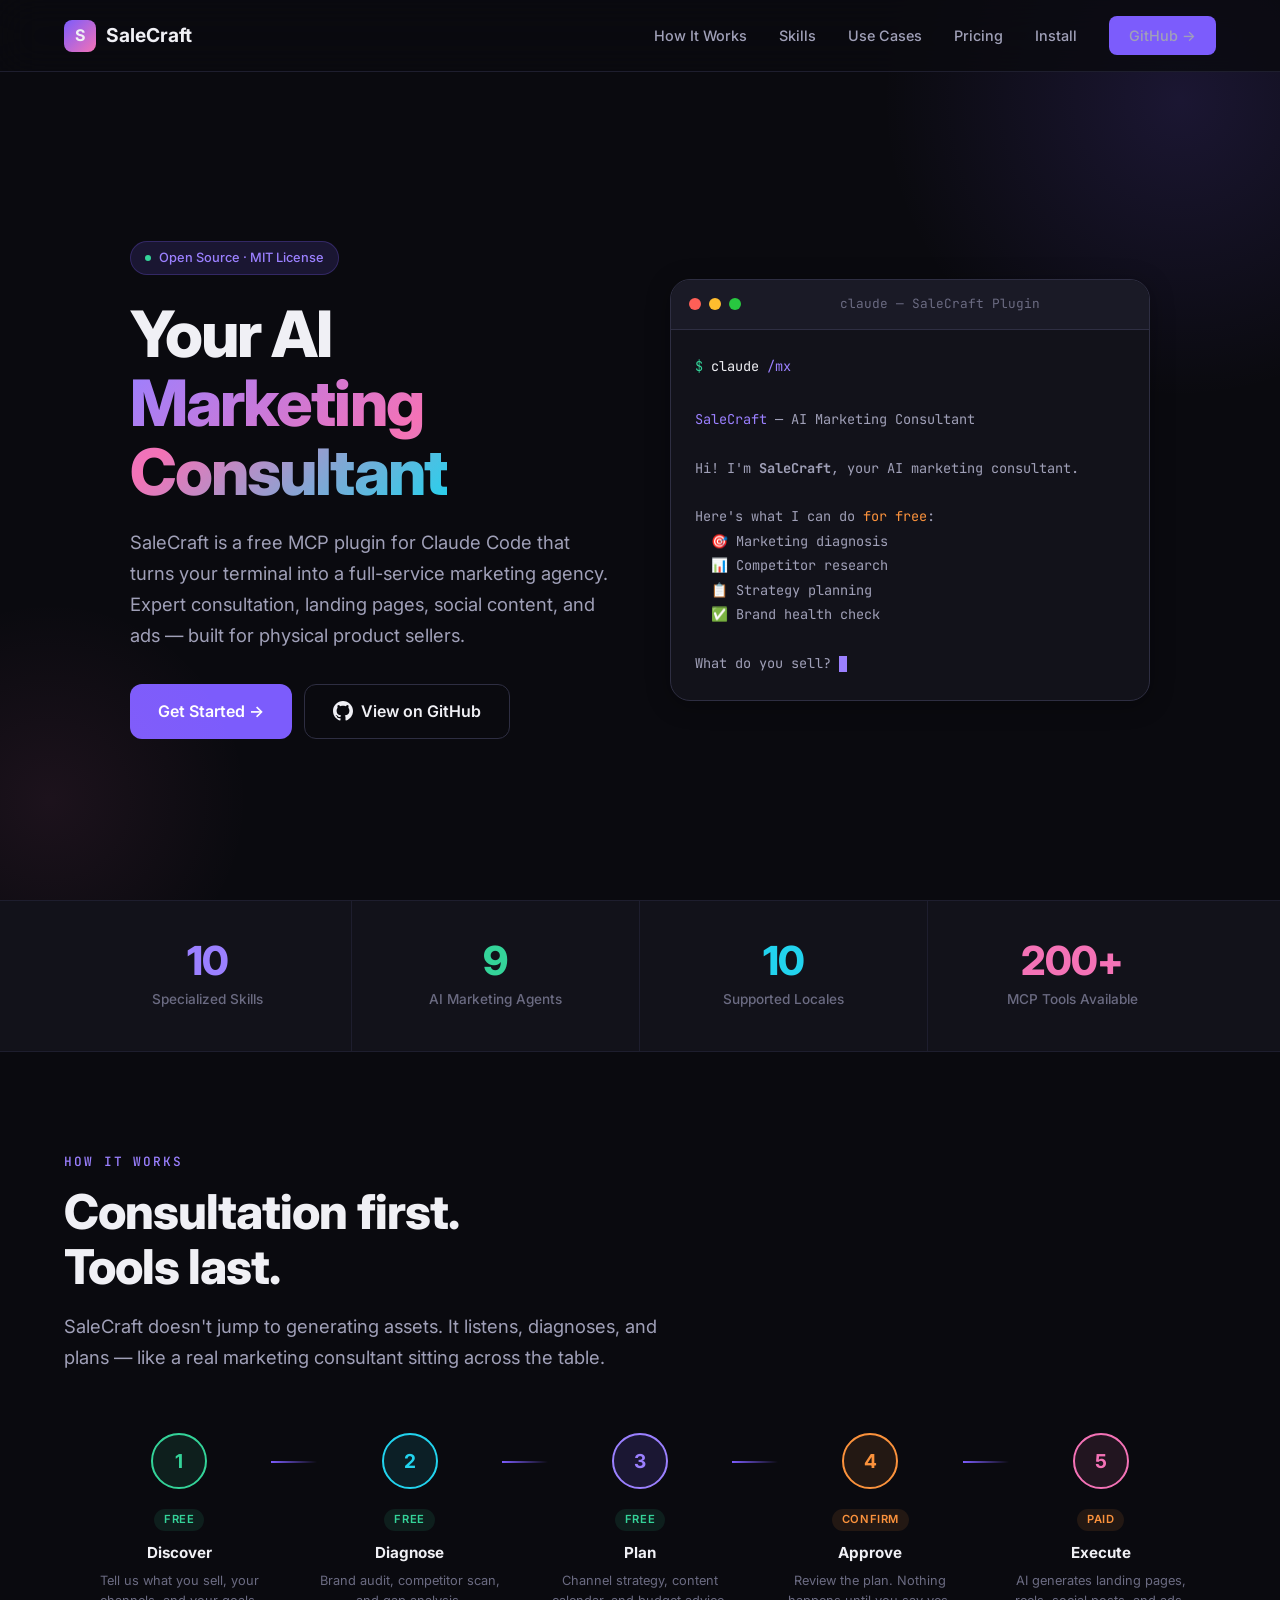
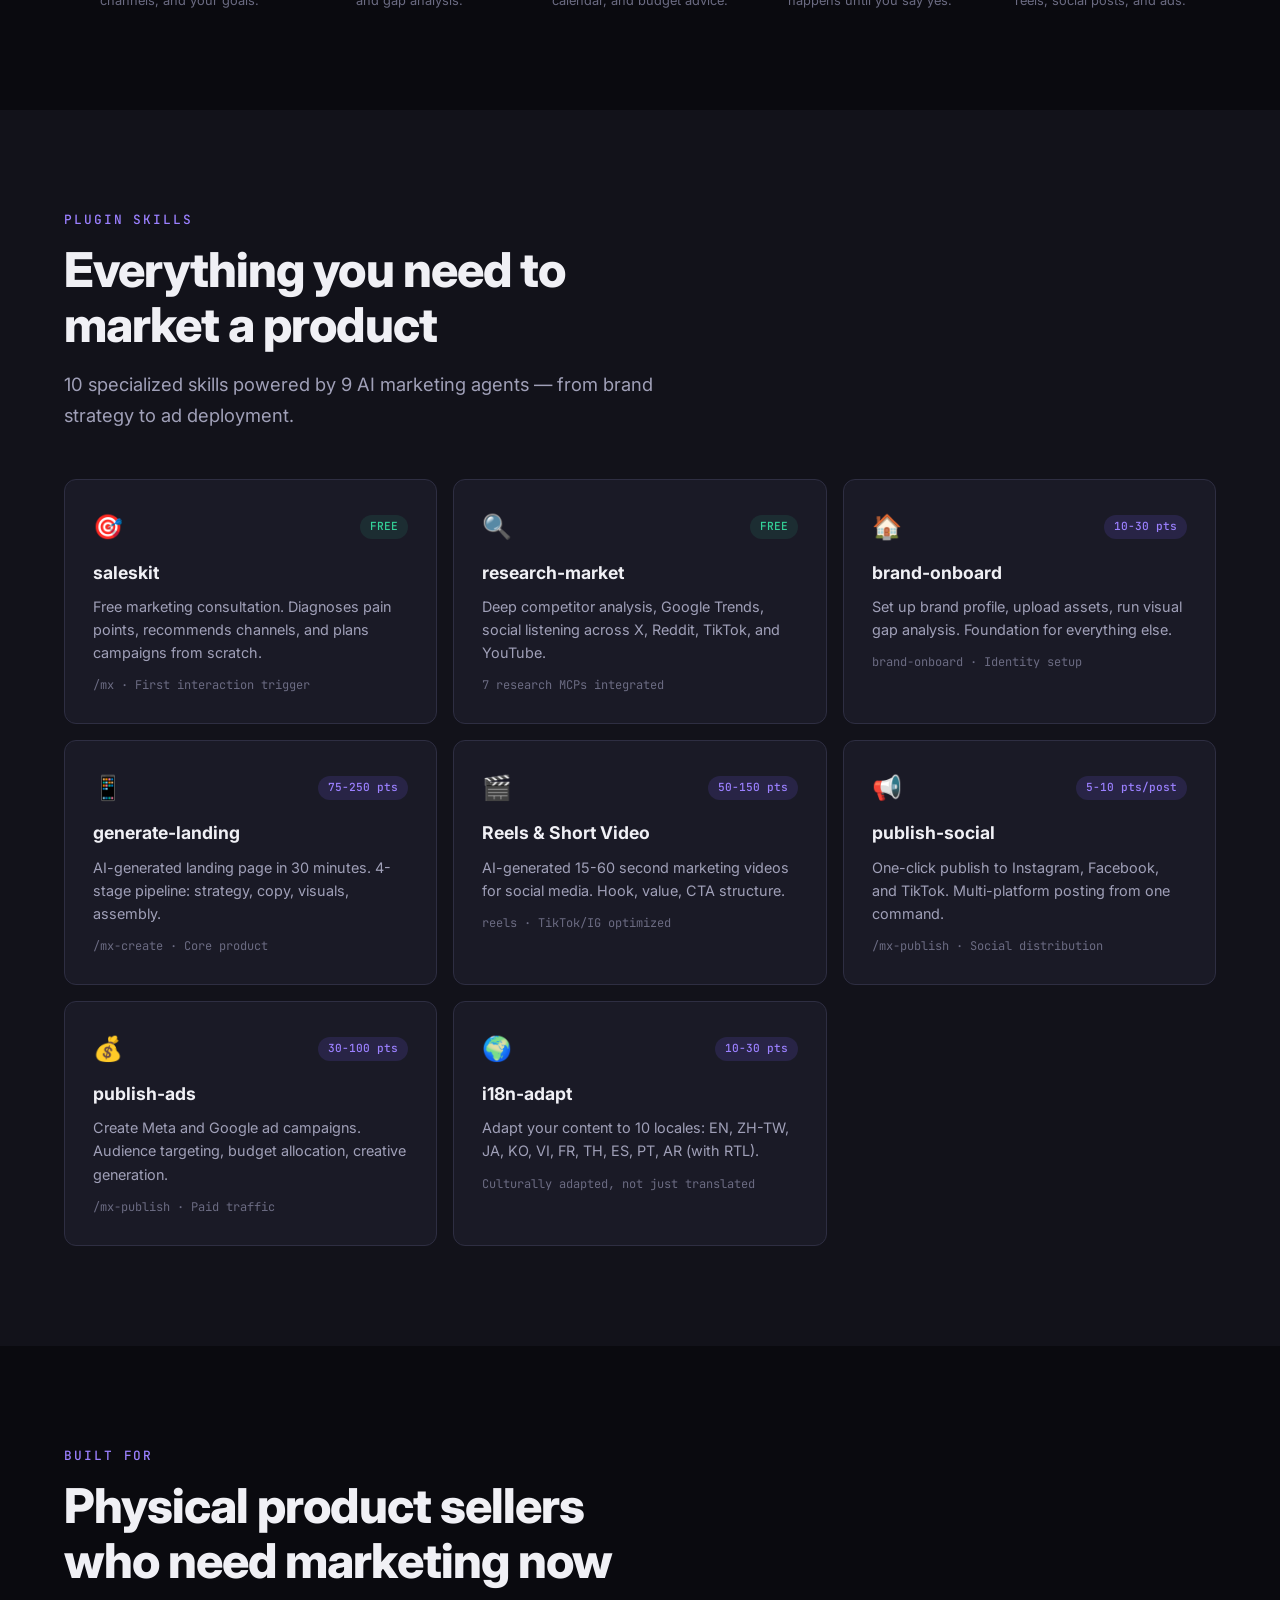
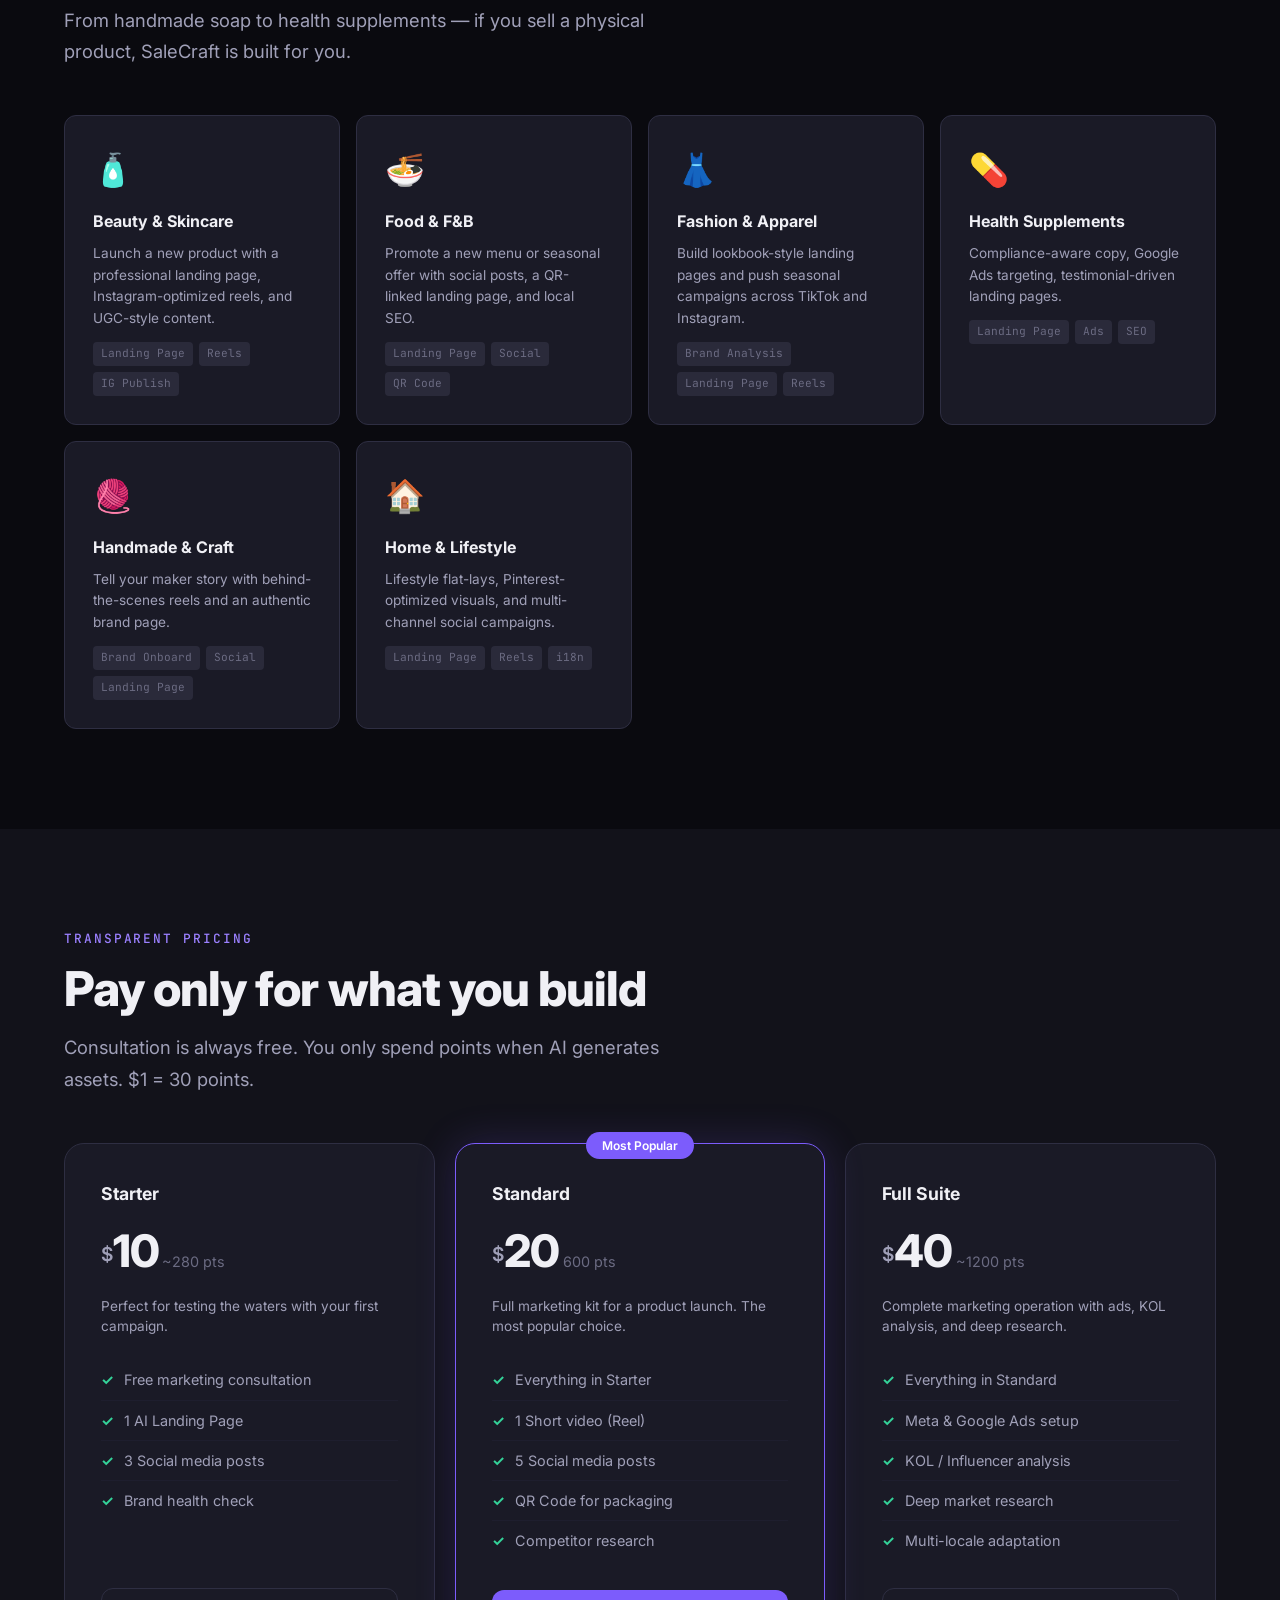
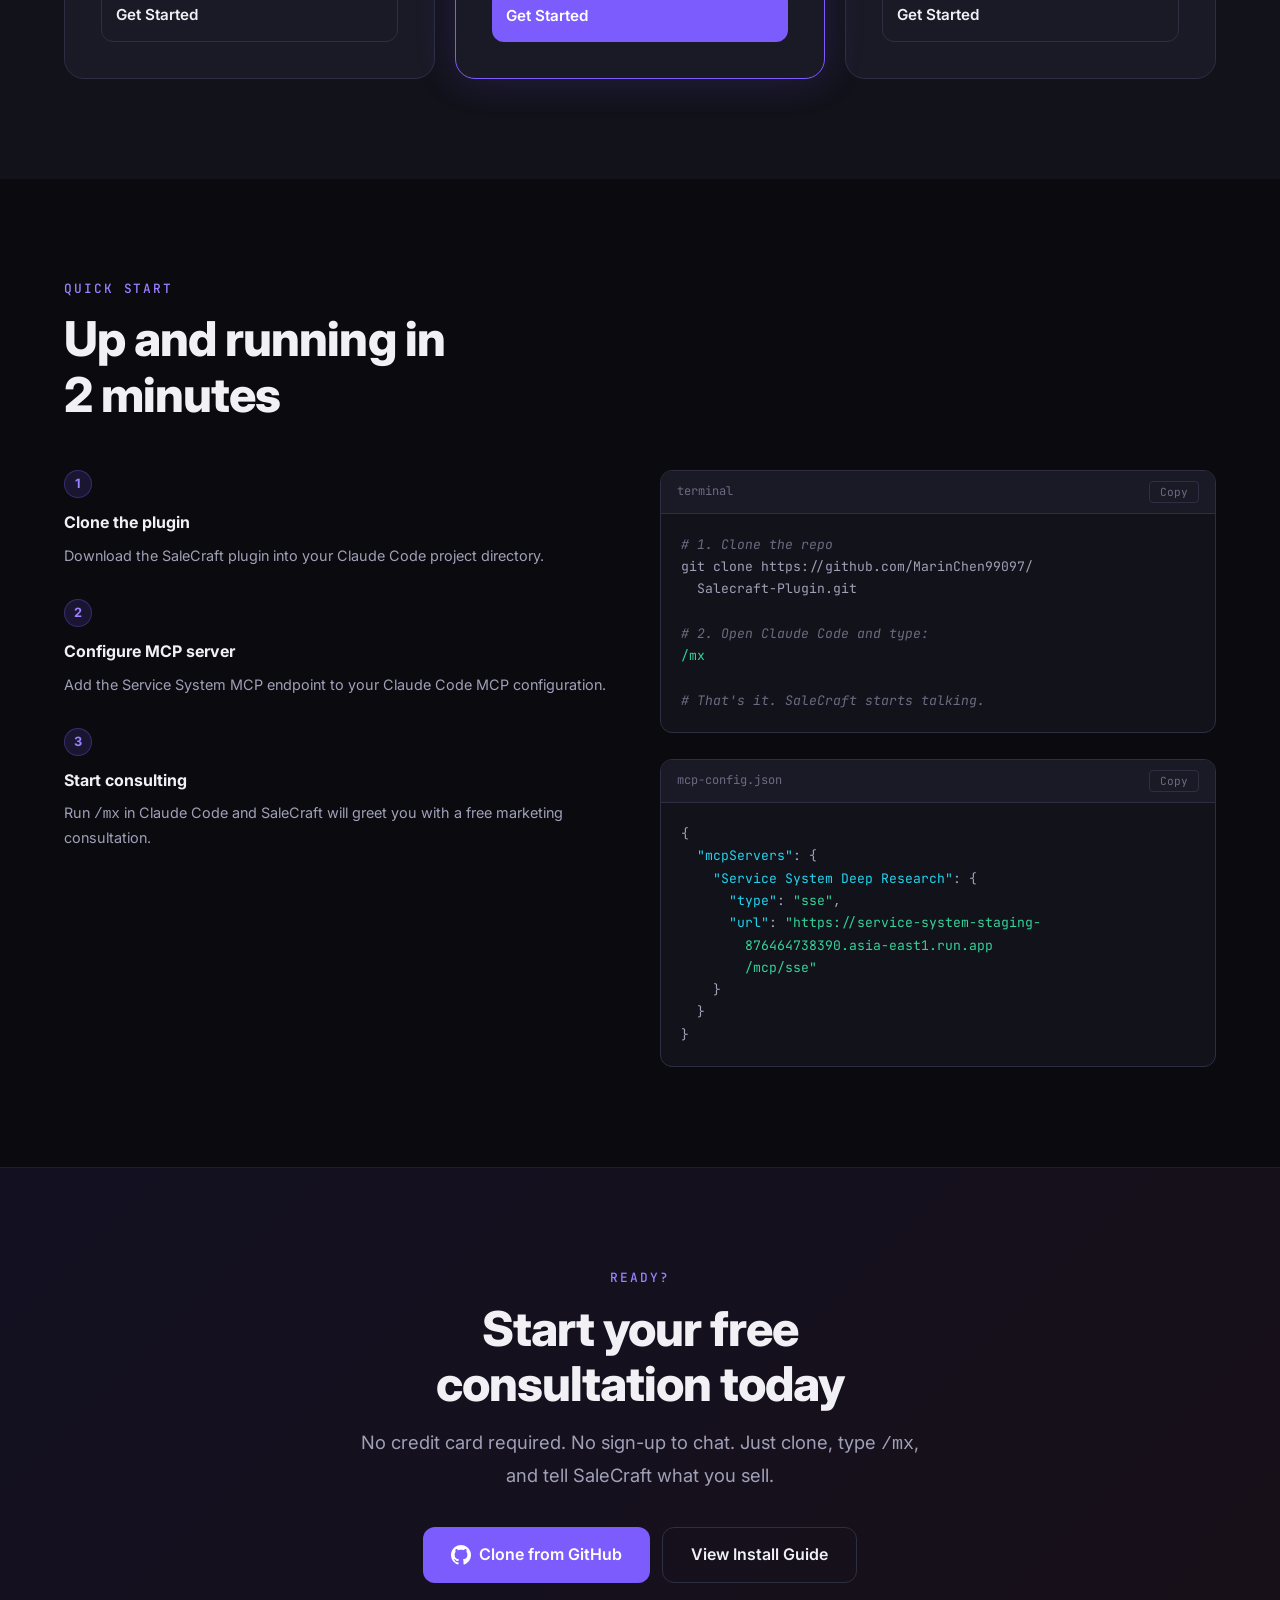
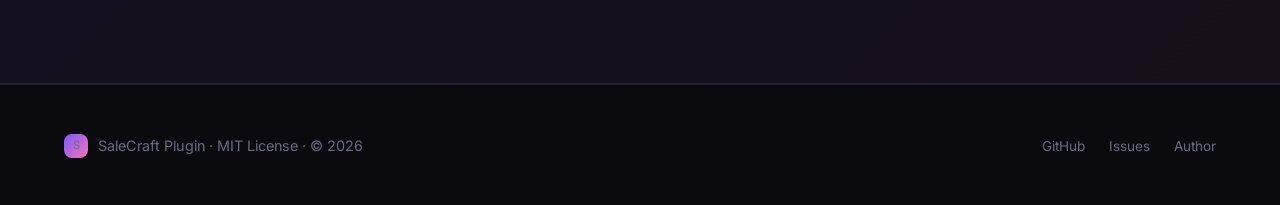
==== landing-page/index.html @ a559ff31 "fix: 5 critical issues — platform-agnostic, Meta auth via frontend, social post=image+text, correct " ====
<!DOCTYPE html>
<html lang="en" dir="ltr">
<head>
  <meta charset="UTF-8">
  <meta name="viewport" content="width=device-width, initial-scale=1.0">
  <title>SaleCraft Plugin — AI Marketing Consultant for Product Sellers</title>

  <!-- SEO -->
  <meta name="description" content="SaleCraft is a free AI marketing consultant plugin for Claude Code. Get expert marketing diagnosis, strategy planning, and campaign execution for physical products — all from your terminal.">
  <meta name="keywords" content="SaleCraft, MCP plugin, Claude Code, AI marketing, landing page generator, social media marketing, physical products, e-commerce marketing">
  <link rel="canonical" href="https://github.com/MarinChen99097/Salecraft-Plugin">

  <!-- Open Graph -->
  <meta property="og:title" content="SaleCraft Plugin — AI Marketing Consultant for Product Sellers">
  <meta property="og:description" content="Free AI marketing consultation + paid campaign execution. Landing pages, Reels, social publishing, ads — all inside Claude Code.">
  <meta property="og:type" content="website">
  <meta property="og:url" content="https://github.com/MarinChen99097/Salecraft-Plugin">

  <!-- Twitter Card -->
  <meta name="twitter:card" content="summary_large_image">
  <meta name="twitter:title" content="SaleCraft Plugin — AI Marketing Consultant for Product Sellers">
  <meta name="twitter:description" content="Free AI marketing consultation + paid campaign execution. All inside Claude Code.">

  <!-- JSON-LD -->
  <script type="application/ld+json">
  {
    "@context": "https://schema.org",
    "@type": "SoftwareApplication",
    "name": "SaleCraft Plugin",
    "description": "AI marketing consultant plugin for Claude Code. Free consultation, expert diagnosis, and campaign execution for physical product sellers.",
    "applicationCategory": "BusinessApplication",
    "operatingSystem": "Cross-platform",
    "offers": {
      "@type": "Offer",
      "price": "0",
      "priceCurrency": "USD",
      "description": "Free consultation. Paid tools start at $10."
    },
    "author": {
      "@type": "Person",
      "name": "MarinChen99097",
      "url": "https://github.com/MarinChen99097"
    },
    "license": "https://opensource.org/licenses/MIT"
  }
  </script>

  <!-- Fonts -->
  <link rel="preconnect" href="https://fonts.googleapis.com">
  <link rel="preconnect" href="https://fonts.gstatic.com" crossorigin>
  <link href="https://fonts.googleapis.com/css2?family=Inter:wght@400;500;600;700;800&family=JetBrains+Mono:wght@400;500&display=swap" rel="stylesheet">

  <style>
    /* ============================================
       DESIGN TOKENS
       ============================================ */
    :root {
      --color-bg: #0a0a0f;
      --color-bg-elevated: #12121a;
      --color-bg-card: #1a1a26;
      --color-bg-card-hover: #22222f;
      --color-surface: #2a2a3a;
      --color-border: #2e2e42;
      --color-border-subtle: #1e1e2e;

      --color-text: #f0f0f5;
      --color-text-secondary: #a0a0b8;
      --color-text-muted: #6b6b82;

      --color-accent: #7c5cfc;
      --color-accent-light: #9b80ff;
      --color-accent-dark: #5a3ad4;
      --color-accent-glow: rgba(124, 92, 252, 0.15);

      --color-green: #34d399;
      --color-green-bg: rgba(52, 211, 153, 0.1);
      --color-orange: #fb923c;
      --color-orange-bg: rgba(251, 146, 60, 0.1);
      --color-cyan: #22d3ee;
      --color-cyan-bg: rgba(34, 211, 238, 0.1);
      --color-pink: #f472b6;
      --color-pink-bg: rgba(244, 114, 182, 0.1);

      --font-sans: 'Inter', -apple-system, BlinkMacSystemFont, sans-serif;
      --font-mono: 'JetBrains Mono', 'Fira Code', monospace;

      --radius-sm: 8px;
      --radius-md: 12px;
      --radius-lg: 20px;
      --radius-xl: 28px;

      --shadow-card: 0 4px 24px rgba(0,0,0,0.3);
      --shadow-glow: 0 0 40px rgba(124, 92, 252, 0.2);
    }

    /* ============================================
       RESET & BASE
       ============================================ */
    *, *::before, *::after { box-sizing: border-box; margin: 0; padding: 0; }
    html { scroll-behavior: smooth; font-size: 16px; }
    body {
      font-family: var(--font-sans);
      background: var(--color-bg);
      color: var(--color-text);
      line-height: 1.6;
      overflow-x: hidden;
      -webkit-font-smoothing: antialiased;
    }
    a { color: inherit; text-decoration: none; }
    img { max-width: 100%; height: auto; display: block; }

    /* ============================================
       LAYOUT
       ============================================ */
    .container {
      max-width: 1200px;
      margin: 0 auto;
      padding: 0 24px;
    }
    .section {
      padding: 100px 0;
    }
    .section-label {
      font-family: var(--font-mono);
      font-size: 0.8rem;
      font-weight: 500;
      letter-spacing: 0.15em;
      text-transform: uppercase;
      color: var(--color-accent-light);
      margin-bottom: 12px;
    }
    .section-title {
      font-size: clamp(2rem, 4vw, 3rem);
      font-weight: 800;
      line-height: 1.15;
      margin-bottom: 16px;
      letter-spacing: -0.02em;
    }
    .section-subtitle {
      font-size: 1.15rem;
      color: var(--color-text-secondary);
      max-width: 600px;
      line-height: 1.7;
    }

    /* ============================================
       NAVIGATION
       ============================================ */
    .nav {
      position: fixed;
      top: 0;
      left: 0;
      right: 0;
      z-index: 100;
      padding: 16px 0;
      background: rgba(10, 10, 15, 0.8);
      backdrop-filter: blur(20px);
      border-bottom: 1px solid var(--color-border-subtle);
      transition: all 0.3s ease;
    }
    .nav-inner {
      display: flex;
      align-items: center;
      justify-content: space-between;
    }
    .nav-logo {
      display: flex;
      align-items: center;
      gap: 10px;
      font-weight: 700;
      font-size: 1.2rem;
    }
    .nav-logo-icon {
      width: 32px;
      height: 32px;
      background: linear-gradient(135deg, var(--color-accent), var(--color-pink));
      border-radius: var(--radius-sm);
      display: flex;
      align-items: center;
      justify-content: center;
      font-size: 1rem;
    }
    .nav-links {
      display: flex;
      align-items: center;
      gap: 32px;
      list-style: none;
    }
    .nav-links a {
      font-size: 0.9rem;
      font-weight: 500;
      color: var(--color-text-secondary);
      transition: color 0.2s;
    }
    .nav-links a:hover { color: var(--color-text); }
    .nav-cta {
      display: inline-flex;
      align-items: center;
      gap: 6px;
      padding: 8px 20px;
      background: var(--color-accent);
      color: white;
      font-weight: 600;
      font-size: 0.9rem;
      border-radius: var(--radius-sm);
      transition: all 0.2s;
    }
    .nav-cta:hover {
      background: var(--color-accent-light);
      transform: translateY(-1px);
    }

    /* Mobile nav */
    .menu-toggle {
      display: none;
      background: none;
      border: none;
      cursor: pointer;
      padding: 8px;
    }
    .menu-toggle span {
      display: block;
      width: 24px;
      height: 2px;
      background: var(--color-text);
      margin: 5px 0;
      transition: 0.3s;
    }

    /* ============================================
       HERO
       ============================================ */
    .hero {
      min-height: 100vh;
      display: flex;
      align-items: center;
      position: relative;
      padding-top: 80px;
      overflow: hidden;
    }
    .hero::before {
      content: '';
      position: absolute;
      top: -200px;
      right: -200px;
      width: 600px;
      height: 600px;
      background: radial-gradient(circle, var(--color-accent-glow) 0%, transparent 70%);
      pointer-events: none;
    }
    .hero::after {
      content: '';
      position: absolute;
      bottom: -100px;
      left: -150px;
      width: 400px;
      height: 400px;
      background: radial-gradient(circle, rgba(244, 114, 182, 0.08) 0%, transparent 70%);
      pointer-events: none;
    }
    .hero-inner {
      display: grid;
      grid-template-columns: 1fr 1fr;
      gap: 60px;
      align-items: center;
    }
    .hero-badge {
      display: inline-flex;
      align-items: center;
      gap: 8px;
      padding: 6px 14px;
      background: var(--color-accent-glow);
      border: 1px solid rgba(124, 92, 252, 0.25);
      border-radius: 100px;
      font-size: 0.8rem;
      font-weight: 500;
      color: var(--color-accent-light);
      margin-bottom: 24px;
    }
    .hero-badge-dot {
      width: 6px;
      height: 6px;
      background: var(--color-green);
      border-radius: 50%;
      animation: pulse 2s infinite;
    }
    @keyframes pulse {
      0%, 100% { opacity: 1; }
      50% { opacity: 0.4; }
    }
    .hero-title {
      font-size: clamp(2.5rem, 5.5vw, 4rem);
      font-weight: 800;
      line-height: 1.08;
      letter-spacing: -0.03em;
      margin-bottom: 20px;
    }
    .hero-title .gradient-text {
      background: linear-gradient(135deg, var(--color-accent-light), var(--color-pink), var(--color-cyan));
      -webkit-background-clip: text;
      -webkit-text-fill-color: transparent;
      background-clip: text;
    }
    .hero-desc {
      font-size: 1.15rem;
      color: var(--color-text-secondary);
      line-height: 1.7;
      margin-bottom: 32px;
      max-width: 480px;
    }
    .hero-actions {
      display: flex;
      gap: 12px;
      flex-wrap: wrap;
    }
    .btn-primary {
      display: inline-flex;
      align-items: center;
      gap: 8px;
      padding: 14px 28px;
      background: var(--color-accent);
      color: white;
      font-weight: 600;
      font-size: 1rem;
      border-radius: var(--radius-md);
      transition: all 0.2s;
      border: none;
      cursor: pointer;
    }
    .btn-primary:hover {
      background: var(--color-accent-light);
      transform: translateY(-2px);
      box-shadow: var(--shadow-glow);
    }
    .btn-secondary {
      display: inline-flex;
      align-items: center;
      gap: 8px;
      padding: 14px 28px;
      background: transparent;
      color: var(--color-text);
      font-weight: 600;
      font-size: 1rem;
      border-radius: var(--radius-md);
      border: 1px solid var(--color-border);
      transition: all 0.2s;
      cursor: pointer;
    }
    .btn-secondary:hover {
      background: var(--color-bg-card);
      border-color: var(--color-text-muted);
      transform: translateY(-2px);
    }

    /* Hero Visual — Terminal mockup */
    .hero-visual {
      position: relative;
    }
    .terminal {
      background: var(--color-bg-elevated);
      border: 1px solid var(--color-border);
      border-radius: var(--radius-lg);
      overflow: hidden;
      box-shadow: var(--shadow-card);
    }
    .terminal-header {
      display: flex;
      align-items: center;
      gap: 8px;
      padding: 14px 18px;
      background: var(--color-bg-card);
      border-bottom: 1px solid var(--color-border);
    }
    .terminal-dot {
      width: 12px;
      height: 12px;
      border-radius: 50%;
    }
    .terminal-dot.red { background: #ff5f57; }
    .terminal-dot.yellow { background: #ffbd2e; }
    .terminal-dot.green { background: #28c840; }
    .terminal-title {
      flex: 1;
      text-align: center;
      font-size: 0.8rem;
      color: var(--color-text-muted);
      font-family: var(--font-mono);
    }
    .terminal-body {
      padding: 24px;
      font-family: var(--font-mono);
      font-size: 0.85rem;
      line-height: 1.8;
      min-height: 300px;
    }
    .terminal-line {
      display: flex;
      gap: 8px;
      margin-bottom: 4px;
    }
    .terminal-prompt { color: var(--color-green); white-space: nowrap; }
    .terminal-cmd { color: var(--color-text); }
    .terminal-output { color: var(--color-text-secondary); margin-left: 0; }
    .terminal-accent { color: var(--color-accent-light); }
    .terminal-highlight { color: var(--color-orange); }
    .terminal-dim { color: var(--color-text-muted); }
    .terminal-cursor {
      display: inline-block;
      width: 8px;
      height: 16px;
      background: var(--color-accent-light);
      animation: blink 1s step-end infinite;
      vertical-align: text-bottom;
    }
    @keyframes blink {
      0%, 100% { opacity: 1; }
      50% { opacity: 0; }
    }

    /* ============================================
       STATS BAR
       ============================================ */
    .stats {
      border-top: 1px solid var(--color-border-subtle);
      border-bottom: 1px solid var(--color-border-subtle);
      background: var(--color-bg-elevated);
    }
    .stats-inner {
      display: grid;
      grid-template-columns: repeat(4, 1fr);
      gap: 0;
    }
    .stat-item {
      text-align: center;
      padding: 40px 20px;
      border-right: 1px solid var(--color-border-subtle);
    }
    .stat-item:last-child { border-right: none; }
    .stat-value {
      font-size: 2.5rem;
      font-weight: 800;
      letter-spacing: -0.02em;
      line-height: 1;
      margin-bottom: 8px;
    }
    .stat-value.purple { color: var(--color-accent-light); }
    .stat-value.green { color: var(--color-green); }
    .stat-value.cyan { color: var(--color-cyan); }
    .stat-value.pink { color: var(--color-pink); }
    .stat-label {
      font-size: 0.85rem;
      color: var(--color-text-muted);
      font-weight: 500;
    }

    /* ============================================
       HOW IT WORKS
       ============================================ */
    .flow-grid {
      display: grid;
      grid-template-columns: repeat(5, 1fr);
      gap: 0;
      margin-top: 60px;
      position: relative;
    }
    .flow-step {
      text-align: center;
      padding: 0 16px;
      position: relative;
    }
    .flow-step:not(:last-child)::after {
      content: '';
      position: absolute;
      top: 28px;
      right: -10%;
      width: 20%;
      height: 2px;
      background: linear-gradient(90deg, var(--color-accent), transparent);
    }
    .flow-number {
      width: 56px;
      height: 56px;
      border-radius: 50%;
      display: flex;
      align-items: center;
      justify-content: center;
      font-size: 1.2rem;
      font-weight: 700;
      margin: 0 auto 16px;
      border: 2px solid;
    }
    .flow-step:nth-child(1) .flow-number { border-color: var(--color-green); color: var(--color-green); background: var(--color-green-bg); }
    .flow-step:nth-child(2) .flow-number { border-color: var(--color-cyan); color: var(--color-cyan); background: var(--color-cyan-bg); }
    .flow-step:nth-child(3) .flow-number { border-color: var(--color-accent-light); color: var(--color-accent-light); background: var(--color-accent-glow); }
    .flow-step:nth-child(4) .flow-number { border-color: var(--color-orange); color: var(--color-orange); background: var(--color-orange-bg); }
    .flow-step:nth-child(5) .flow-number { border-color: var(--color-pink); color: var(--color-pink); background: var(--color-pink-bg); }
    .flow-label-tag {
      display: inline-block;
      padding: 2px 10px;
      border-radius: 100px;
      font-size: 0.7rem;
      font-weight: 600;
      letter-spacing: 0.05em;
      margin-bottom: 10px;
    }
    .flow-label-tag.free { background: var(--color-green-bg); color: var(--color-green); }
    .flow-label-tag.paid { background: var(--color-orange-bg); color: var(--color-orange); }
    .flow-title {
      font-size: 0.95rem;
      font-weight: 700;
      margin-bottom: 6px;
    }
    .flow-desc {
      font-size: 0.8rem;
      color: var(--color-text-muted);
      line-height: 1.5;
    }

    /* ============================================
       FEATURES / SKILLS
       ============================================ */
    .skills-grid {
      display: grid;
      grid-template-columns: repeat(auto-fill, minmax(340px, 1fr));
      gap: 16px;
      margin-top: 48px;
    }
    .skill-card {
      background: var(--color-bg-card);
      border: 1px solid var(--color-border);
      border-radius: var(--radius-md);
      padding: 28px;
      transition: all 0.25s;
    }
    .skill-card:hover {
      background: var(--color-bg-card-hover);
      border-color: var(--color-accent);
      transform: translateY(-3px);
      box-shadow: var(--shadow-glow);
    }
    .skill-header {
      display: flex;
      align-items: center;
      justify-content: space-between;
      margin-bottom: 12px;
    }
    .skill-icon {
      font-size: 1.5rem;
    }
    .skill-tag {
      font-family: var(--font-mono);
      font-size: 0.7rem;
      font-weight: 500;
      padding: 3px 10px;
      border-radius: 100px;
    }
    .skill-tag.free { background: var(--color-green-bg); color: var(--color-green); }
    .skill-tag.paid { background: var(--color-accent-glow); color: var(--color-accent-light); }
    .skill-name {
      font-size: 1.1rem;
      font-weight: 700;
      margin-bottom: 8px;
    }
    .skill-desc {
      font-size: 0.9rem;
      color: var(--color-text-secondary);
      line-height: 1.6;
      margin-bottom: 12px;
    }
    .skill-meta {
      font-family: var(--font-mono);
      font-size: 0.75rem;
      color: var(--color-text-muted);
    }

    /* ============================================
       USE CASES
       ============================================ */
    .usecases-grid {
      display: grid;
      grid-template-columns: repeat(auto-fill, minmax(260px, 1fr));
      gap: 16px;
      margin-top: 48px;
    }
    .usecase-card {
      background: var(--color-bg-card);
      border: 1px solid var(--color-border);
      border-radius: var(--radius-md);
      padding: 28px;
      transition: all 0.25s;
    }
    .usecase-card:hover {
      border-color: var(--color-border);
      background: var(--color-bg-card-hover);
    }
    .usecase-emoji {
      font-size: 2rem;
      margin-bottom: 14px;
    }
    .usecase-title {
      font-size: 1rem;
      font-weight: 700;
      margin-bottom: 8px;
    }
    .usecase-desc {
      font-size: 0.85rem;
      color: var(--color-text-secondary);
      line-height: 1.6;
      margin-bottom: 12px;
    }
    .usecase-tools {
      display: flex;
      flex-wrap: wrap;
      gap: 6px;
    }
    .usecase-tool {
      font-family: var(--font-mono);
      font-size: 0.7rem;
      padding: 3px 8px;
      background: var(--color-surface);
      border-radius: 4px;
      color: var(--color-text-muted);
    }

    /* ============================================
       PRICING
       ============================================ */
    .pricing-grid {
      display: grid;
      grid-template-columns: repeat(3, 1fr);
      gap: 20px;
      margin-top: 48px;
    }
    .pricing-card {
      background: var(--color-bg-card);
      border: 1px solid var(--color-border);
      border-radius: var(--radius-lg);
      padding: 36px;
      display: flex;
      flex-direction: column;
      transition: all 0.25s;
    }
    .pricing-card.featured {
      border-color: var(--color-accent);
      box-shadow: var(--shadow-glow);
      position: relative;
    }
    .pricing-card.featured::before {
      content: 'Most Popular';
      position: absolute;
      top: -12px;
      left: 50%;
      transform: translateX(-50%);
      background: var(--color-accent);
      color: white;
      font-size: 0.75rem;
      font-weight: 600;
      padding: 4px 16px;
      border-radius: 100px;
    }
    .pricing-name {
      font-size: 1.1rem;
      font-weight: 700;
      margin-bottom: 8px;
    }
    .pricing-price {
      margin-bottom: 8px;
    }
    .pricing-amount {
      font-size: 2.8rem;
      font-weight: 800;
      letter-spacing: -0.03em;
    }
    .pricing-currency {
      font-size: 1.2rem;
      font-weight: 600;
      color: var(--color-text-secondary);
      vertical-align: super;
    }
    .pricing-period {
      font-size: 0.9rem;
      color: var(--color-text-muted);
    }
    .pricing-desc {
      font-size: 0.85rem;
      color: var(--color-text-secondary);
      margin-bottom: 24px;
      line-height: 1.5;
    }
    .pricing-features {
      list-style: none;
      flex: 1;
      margin-bottom: 28px;
    }
    .pricing-features li {
      display: flex;
      align-items: flex-start;
      gap: 10px;
      font-size: 0.9rem;
      color: var(--color-text-secondary);
      padding: 8px 0;
      border-bottom: 1px solid var(--color-border-subtle);
    }
    .pricing-features li:last-child { border-bottom: none; }
    .check { color: var(--color-green); font-weight: 700; }
    .pricing-cta {
      text-align: center;
      padding: 14px;
      border-radius: var(--radius-md);
      font-weight: 600;
      font-size: 0.95rem;
      transition: all 0.2s;
    }

    /* ============================================
       INSTALL
       ============================================ */
    .install-grid {
      display: grid;
      grid-template-columns: 1fr 1fr;
      gap: 40px;
      margin-top: 48px;
      align-items: start;
    }
    .install-step {
      margin-bottom: 32px;
    }
    .install-step-number {
      display: inline-flex;
      align-items: center;
      justify-content: center;
      width: 28px;
      height: 28px;
      background: var(--color-accent-glow);
      border: 1px solid rgba(124, 92, 252, 0.3);
      border-radius: 50%;
      font-size: 0.8rem;
      font-weight: 700;
      color: var(--color-accent-light);
      margin-bottom: 12px;
    }
    .install-step h3 {
      font-size: 1rem;
      font-weight: 700;
      margin-bottom: 8px;
    }
    .install-step p {
      font-size: 0.9rem;
      color: var(--color-text-secondary);
      line-height: 1.6;
    }
    .code-block {
      background: var(--color-bg-elevated);
      border: 1px solid var(--color-border);
      border-radius: var(--radius-md);
      overflow: hidden;
    }
    .code-header {
      display: flex;
      align-items: center;
      justify-content: space-between;
      padding: 10px 16px;
      background: var(--color-bg-card);
      border-bottom: 1px solid var(--color-border);
      font-family: var(--font-mono);
      font-size: 0.75rem;
      color: var(--color-text-muted);
    }
    .code-copy {
      background: none;
      border: 1px solid var(--color-border);
      color: var(--color-text-muted);
      font-family: var(--font-mono);
      font-size: 0.7rem;
      padding: 3px 10px;
      border-radius: 4px;
      cursor: pointer;
      transition: all 0.2s;
    }
    .code-copy:hover {
      border-color: var(--color-accent);
      color: var(--color-accent-light);
    }
    .code-body {
      padding: 20px;
      font-family: var(--font-mono);
      font-size: 0.82rem;
      line-height: 1.7;
      overflow-x: auto;
      color: var(--color-text-secondary);
    }
    .code-key { color: var(--color-cyan); }
    .code-string { color: var(--color-green); }
    .code-comment { color: var(--color-text-muted); font-style: italic; }

    /* ============================================
       CTA
       ============================================ */
    .cta-section {
      background: linear-gradient(135deg, rgba(124, 92, 252, 0.08) 0%, rgba(244, 114, 182, 0.06) 100%);
      border-top: 1px solid var(--color-border-subtle);
      border-bottom: 1px solid var(--color-border-subtle);
    }
    .cta-inner {
      text-align: center;
      max-width: 640px;
      margin: 0 auto;
    }
    .cta-inner .section-title {
      margin-bottom: 16px;
    }
    .cta-inner .section-subtitle {
      margin: 0 auto 36px;
    }
    .cta-actions {
      display: flex;
      justify-content: center;
      gap: 12px;
      flex-wrap: wrap;
    }

    /* ============================================
       FOOTER
       ============================================ */
    .footer {
      padding: 48px 0;
      border-top: 1px solid var(--color-border-subtle);
    }
    .footer-inner {
      display: flex;
      align-items: center;
      justify-content: space-between;
    }
    .footer-left {
      display: flex;
      align-items: center;
      gap: 10px;
      font-size: 0.9rem;
      color: var(--color-text-muted);
    }
    .footer-links {
      display: flex;
      gap: 24px;
      list-style: none;
    }
    .footer-links a {
      font-size: 0.85rem;
      color: var(--color-text-muted);
      transition: color 0.2s;
    }
    .footer-links a:hover { color: var(--color-text); }

    /* ============================================
       RESPONSIVE
       ============================================ */
    @media (max-width: 1024px) {
      .hero-inner { grid-template-columns: 1fr; gap: 48px; }
      .hero-visual { order: -1; }
      .flow-grid { grid-template-columns: repeat(3, 1fr); gap: 24px; }
      .flow-step:nth-child(n+4) { margin-top: 32px; }
      .flow-step::after { display: none; }
      .install-grid { grid-template-columns: 1fr; }
    }
    @media (max-width: 768px) {
      .section { padding: 64px 0; }
      .nav-links { display: none; }
      .menu-toggle { display: block; }
      .stats-inner { grid-template-columns: repeat(2, 1fr); }
      .stat-item { border-bottom: 1px solid var(--color-border-subtle); }
      .flow-grid { grid-template-columns: repeat(2, 1fr); }
      .skills-grid { grid-template-columns: 1fr; }
      .pricing-grid { grid-template-columns: 1fr; }
      .usecases-grid { grid-template-columns: 1fr; }
      .footer-inner { flex-direction: column; gap: 20px; text-align: center; }
      .footer-links { flex-wrap: wrap; justify-content: center; }
    }
    @media (max-width: 480px) {
      .container { padding: 0 16px; }
      .stats-inner { grid-template-columns: 1fr; }
      .flow-grid { grid-template-columns: 1fr; }
      .hero-actions { flex-direction: column; }
      .btn-primary, .btn-secondary { width: 100%; justify-content: center; }
    }
  </style>
</head>
<body>

  <!-- ====== NAV ====== -->
  <nav class="nav">
    <div class="container nav-inner">
      <a href="#" class="nav-logo">
        <div class="nav-logo-icon">S</div>
        SaleCraft
      </a>
      <button class="menu-toggle" aria-label="Toggle menu">
        <span></span><span></span><span></span>
      </button>
      <ul class="nav-links">
        <li><a href="#how-it-works">How It Works</a></li>
        <li><a href="#skills">Skills</a></li>
        <li><a href="#use-cases">Use Cases</a></li>
        <li><a href="#pricing">Pricing</a></li>
        <li><a href="#install">Install</a></li>
        <li>
          <a href="https://github.com/MarinChen99097/Salecraft-Plugin" class="nav-cta" target="_blank" rel="noopener">
            GitHub &rarr;
          </a>
        </li>
      </ul>
    </div>
  </nav>

  <!-- ====== HERO ====== -->
  <section class="hero">
    <div class="container hero-inner">
      <div class="hero-content">
        <div class="hero-badge">
          <span class="hero-badge-dot"></span>
          Open Source &middot; MIT License
        </div>
        <h1 class="hero-title">
          Your AI<br>
          <span class="gradient-text">Marketing<br>Consultant</span>
        </h1>
        <p class="hero-desc">
          SaleCraft is a free MCP plugin for Claude Code that turns your terminal into a full-service marketing agency. Expert consultation, landing pages, social content, and ads &mdash; built for physical product sellers.
        </p>
        <div class="hero-actions">
          <a href="#install" class="btn-primary">
            Get Started &rarr;
          </a>
          <a href="https://github.com/MarinChen99097/Salecraft-Plugin" class="btn-secondary" target="_blank" rel="noopener">
            <svg width="20" height="20" viewBox="0 0 24 24" fill="currentColor"><path d="M12 0c-6.626 0-12 5.373-12 12 0 5.302 3.438 9.8 8.207 11.387.599.111.793-.261.793-.577v-2.234c-3.338.726-4.033-1.416-4.033-1.416-.546-1.387-1.333-1.756-1.333-1.756-1.089-.745.083-.729.083-.729 1.205.084 1.839 1.237 1.839 1.237 1.07 1.834 2.807 1.304 3.492.997.107-.775.418-1.305.762-1.604-2.665-.305-5.467-1.334-5.467-5.931 0-1.311.469-2.381 1.236-3.221-.124-.303-.535-1.524.117-3.176 0 0 1.008-.322 3.301 1.23.957-.266 1.983-.399 3.003-.404 1.02.005 2.047.138 3.006.404 2.291-1.552 3.297-1.23 3.297-1.23.653 1.653.242 2.874.118 3.176.77.84 1.235 1.911 1.235 3.221 0 4.609-2.807 5.624-5.479 5.921.43.372.823 1.102.823 2.222v3.293c0 .319.192.694.801.576 4.765-1.589 8.199-6.086 8.199-11.386 0-6.627-5.373-12-12-12z"/></svg>
            View on GitHub
          </a>
        </div>
      </div>
      <div class="hero-visual">
        <div class="terminal">
          <div class="terminal-header">
            <div class="terminal-dot red"></div>
            <div class="terminal-dot yellow"></div>
            <div class="terminal-dot green"></div>
            <div class="terminal-title">claude &mdash; SaleCraft Plugin</div>
          </div>
          <div class="terminal-body">
            <div class="terminal-line">
              <span class="terminal-prompt">$</span>
              <span class="terminal-cmd">claude <span class="terminal-accent">/mx</span></span>
            </div>
            <br>
            <div class="terminal-output">
              <span class="terminal-accent">SaleCraft</span> &mdash; AI Marketing Consultant
            </div>
            <br>
            <div class="terminal-output">
              Hi! I'm <strong>SaleCraft</strong>, your AI marketing consultant.
            </div>
            <br>
            <div class="terminal-output">Here's what I can do <span class="terminal-highlight">for free</span>:</div>
            <div class="terminal-output">&nbsp;&nbsp;&#x1F3AF; Marketing diagnosis</div>
            <div class="terminal-output">&nbsp;&nbsp;&#x1F4CA; Competitor research</div>
            <div class="terminal-output">&nbsp;&nbsp;&#x1F4CB; Strategy planning</div>
            <div class="terminal-output">&nbsp;&nbsp;&#x2705; Brand health check</div>
            <br>
            <div class="terminal-output">What do you sell? <span class="terminal-cursor"></span></div>
          </div>
        </div>
      </div>
    </div>
  </section>

  <!-- ====== STATS ====== -->
  <section class="stats">
    <div class="container stats-inner">
      <div class="stat-item">
        <div class="stat-value purple">10</div>
        <div class="stat-label">Specialized Skills</div>
      </div>
      <div class="stat-item">
        <div class="stat-value green">9</div>
        <div class="stat-label">AI Marketing Agents</div>
      </div>
      <div class="stat-item">
        <div class="stat-value cyan">10</div>
        <div class="stat-label">Supported Locales</div>
      </div>
      <div class="stat-item">
        <div class="stat-value pink">200+</div>
        <div class="stat-label">MCP Tools Available</div>
      </div>
    </div>
  </section>

  <!-- ====== HOW IT WORKS ====== -->
  <section id="how-it-works" class="section">
    <div class="container">
      <div class="section-label">How It Works</div>
      <h2 class="section-title">Consultation first.<br>Tools last.</h2>
      <p class="section-subtitle">
        SaleCraft doesn't jump to generating assets. It listens, diagnoses, and plans &mdash; like a real marketing consultant sitting across the table.
      </p>
      <div class="flow-grid">
        <div class="flow-step">
          <div class="flow-number">1</div>
          <div class="flow-label-tag free">FREE</div>
          <div class="flow-title">Discover</div>
          <div class="flow-desc">Tell us what you sell, your channels, and your goals.</div>
        </div>
        <div class="flow-step">
          <div class="flow-number">2</div>
          <div class="flow-label-tag free">FREE</div>
          <div class="flow-title">Diagnose</div>
          <div class="flow-desc">Brand audit, competitor scan, and gap analysis.</div>
        </div>
        <div class="flow-step">
          <div class="flow-number">3</div>
          <div class="flow-label-tag free">FREE</div>
          <div class="flow-title">Plan</div>
          <div class="flow-desc">Channel strategy, content calendar, and budget advice.</div>
        </div>
        <div class="flow-step">
          <div class="flow-number">4</div>
          <div class="flow-label-tag paid">CONFIRM</div>
          <div class="flow-title">Approve</div>
          <div class="flow-desc">Review the plan. Nothing happens until you say yes.</div>
        </div>
        <div class="flow-step">
          <div class="flow-number">5</div>
          <div class="flow-label-tag paid">PAID</div>
          <div class="flow-title">Execute</div>
          <div class="flow-desc">AI generates landing pages, reels, social posts, and ads.</div>
        </div>
      </div>
    </div>
  </section>

  <!-- ====== SKILLS ====== -->
  <section id="skills" class="section" style="background: var(--color-bg-elevated);">
    <div class="container">
      <div class="section-label">Plugin Skills</div>
      <h2 class="section-title">Everything you need to<br>market a product</h2>
      <p class="section-subtitle">
        10 specialized skills powered by 9 AI marketing agents &mdash; from brand strategy to ad deployment.
      </p>
      <div class="skills-grid">
        <!-- Free skills -->
        <div class="skill-card">
          <div class="skill-header">
            <span class="skill-icon">&#x1F3AF;</span>
            <span class="skill-tag free">FREE</span>
          </div>
          <div class="skill-name">saleskit</div>
          <div class="skill-desc">Free marketing consultation. Diagnoses pain points, recommends channels, and plans campaigns from scratch.</div>
          <div class="skill-meta">/mx &middot; First interaction trigger</div>
        </div>
        <div class="skill-card">
          <div class="skill-header">
            <span class="skill-icon">&#x1F50D;</span>
            <span class="skill-tag free">FREE</span>
          </div>
          <div class="skill-name">research-market</div>
          <div class="skill-desc">Deep competitor analysis, Google Trends, social listening across X, Reddit, TikTok, and YouTube.</div>
          <div class="skill-meta">7 research MCPs integrated</div>
        </div>
        <!-- Paid skills -->
        <div class="skill-card">
          <div class="skill-header">
            <span class="skill-icon">&#x1F3E0;</span>
            <span class="skill-tag paid">10-30 pts</span>
          </div>
          <div class="skill-name">brand-onboard</div>
          <div class="skill-desc">Set up brand profile, upload assets, run visual gap analysis. Foundation for everything else.</div>
          <div class="skill-meta">brand-onboard &middot; Identity setup</div>
        </div>
        <div class="skill-card">
          <div class="skill-header">
            <span class="skill-icon">&#x1F4F1;</span>
            <span class="skill-tag paid">75-250 pts</span>
          </div>
          <div class="skill-name">generate-landing</div>
          <div class="skill-desc">AI-generated landing page in 30 minutes. 4-stage pipeline: strategy, copy, visuals, assembly.</div>
          <div class="skill-meta">/mx-create &middot; Core product</div>
        </div>
        <div class="skill-card">
          <div class="skill-header">
            <span class="skill-icon">&#x1F3AC;</span>
            <span class="skill-tag paid">50-150 pts</span>
          </div>
          <div class="skill-name">Reels &amp; Short Video</div>
          <div class="skill-desc">AI-generated 15-60 second marketing videos for social media. Hook, value, CTA structure.</div>
          <div class="skill-meta">reels &middot; TikTok/IG optimized</div>
        </div>
        <div class="skill-card">
          <div class="skill-header">
            <span class="skill-icon">&#x1F4E2;</span>
            <span class="skill-tag paid">5-10 pts/post</span>
          </div>
          <div class="skill-name">publish-social</div>
          <div class="skill-desc">One-click publish to Instagram, Facebook, and TikTok. Multi-platform posting from one command.</div>
          <div class="skill-meta">/mx-publish &middot; Social distribution</div>
        </div>
        <div class="skill-card">
          <div class="skill-header">
            <span class="skill-icon">&#x1F4B0;</span>
            <span class="skill-tag paid">30-100 pts</span>
          </div>
          <div class="skill-name">publish-ads</div>
          <div class="skill-desc">Create Meta and Google ad campaigns. Audience targeting, budget allocation, creative generation.</div>
          <div class="skill-meta">/mx-publish &middot; Paid traffic</div>
        </div>
        <div class="skill-card">
          <div class="skill-header">
            <span class="skill-icon">&#x1F30D;</span>
            <span class="skill-tag paid">10-30 pts</span>
          </div>
          <div class="skill-name">i18n-adapt</div>
          <div class="skill-desc">Adapt your content to 10 locales: EN, ZH-TW, JA, KO, VI, FR, TH, ES, PT, AR (with RTL).</div>
          <div class="skill-meta">Culturally adapted, not just translated</div>
        </div>
      </div>
    </div>
  </section>

  <!-- ====== USE CASES ====== -->
  <section id="use-cases" class="section">
    <div class="container">
      <div class="section-label">Built For</div>
      <h2 class="section-title">Physical product sellers<br>who need marketing now</h2>
      <p class="section-subtitle">
        From handmade soap to health supplements &mdash; if you sell a physical product, SaleCraft is built for you.
      </p>
      <div class="usecases-grid">
        <div class="usecase-card">
          <div class="usecase-emoji">&#x1F9F4;</div>
          <div class="usecase-title">Beauty &amp; Skincare</div>
          <div class="usecase-desc">Launch a new product with a professional landing page, Instagram-optimized reels, and UGC-style content.</div>
          <div class="usecase-tools">
            <span class="usecase-tool">Landing Page</span>
            <span class="usecase-tool">Reels</span>
            <span class="usecase-tool">IG Publish</span>
          </div>
        </div>
        <div class="usecase-card">
          <div class="usecase-emoji">&#x1F35C;</div>
          <div class="usecase-title">Food &amp; F&amp;B</div>
          <div class="usecase-desc">Promote a new menu or seasonal offer with social posts, a QR-linked landing page, and local SEO.</div>
          <div class="usecase-tools">
            <span class="usecase-tool">Landing Page</span>
            <span class="usecase-tool">Social</span>
            <span class="usecase-tool">QR Code</span>
          </div>
        </div>
        <div class="usecase-card">
          <div class="usecase-emoji">&#x1F457;</div>
          <div class="usecase-title">Fashion &amp; Apparel</div>
          <div class="usecase-desc">Build lookbook-style landing pages and push seasonal campaigns across TikTok and Instagram.</div>
          <div class="usecase-tools">
            <span class="usecase-tool">Brand Analysis</span>
            <span class="usecase-tool">Landing Page</span>
            <span class="usecase-tool">Reels</span>
          </div>
        </div>
        <div class="usecase-card">
          <div class="usecase-emoji">&#x1F48A;</div>
          <div class="usecase-title">Health Supplements</div>
          <div class="usecase-desc">Compliance-aware copy, Google Ads targeting, testimonial-driven landing pages.</div>
          <div class="usecase-tools">
            <span class="usecase-tool">Landing Page</span>
            <span class="usecase-tool">Ads</span>
            <span class="usecase-tool">SEO</span>
          </div>
        </div>
        <div class="usecase-card">
          <div class="usecase-emoji">&#x1F9F6;</div>
          <div class="usecase-title">Handmade &amp; Craft</div>
          <div class="usecase-desc">Tell your maker story with behind-the-scenes reels and an authentic brand page.</div>
          <div class="usecase-tools">
            <span class="usecase-tool">Brand Onboard</span>
            <span class="usecase-tool">Social</span>
            <span class="usecase-tool">Landing Page</span>
          </div>
        </div>
        <div class="usecase-card">
          <div class="usecase-emoji">&#x1F3E0;</div>
          <div class="usecase-title">Home &amp; Lifestyle</div>
          <div class="usecase-desc">Lifestyle flat-lays, Pinterest-optimized visuals, and multi-channel social campaigns.</div>
          <div class="usecase-tools">
            <span class="usecase-tool">Landing Page</span>
            <span class="usecase-tool">Reels</span>
            <span class="usecase-tool">i18n</span>
          </div>
        </div>
      </div>
    </div>
  </section>

  <!-- ====== PRICING ====== -->
  <section id="pricing" class="section" style="background: var(--color-bg-elevated);">
    <div class="container">
      <div class="section-label">Transparent Pricing</div>
      <h2 class="section-title">Pay only for what you build</h2>
      <p class="section-subtitle">
        Consultation is always free. You only spend points when AI generates assets. $1 = 30 points.
      </p>
      <div class="pricing-grid">
        <div class="pricing-card">
          <div class="pricing-name">Starter</div>
          <div class="pricing-price">
            <span class="pricing-currency">$</span><span class="pricing-amount">10</span>
            <span class="pricing-period">~280 pts</span>
          </div>
          <div class="pricing-desc">Perfect for testing the waters with your first campaign.</div>
          <ul class="pricing-features">
            <li><span class="check">&#10003;</span> Free marketing consultation</li>
            <li><span class="check">&#10003;</span> 1 AI Landing Page</li>
            <li><span class="check">&#10003;</span> 3 Social media posts</li>
            <li><span class="check">&#10003;</span> Brand health check</li>
          </ul>
          <a href="https://github.com/MarinChen99097/Salecraft-Plugin" class="pricing-cta btn-secondary">Get Started</a>
        </div>
        <div class="pricing-card featured">
          <div class="pricing-name">Standard</div>
          <div class="pricing-price">
            <span class="pricing-currency">$</span><span class="pricing-amount">20</span>
            <span class="pricing-period">600 pts</span>
          </div>
          <div class="pricing-desc">Full marketing kit for a product launch. The most popular choice.</div>
          <ul class="pricing-features">
            <li><span class="check">&#10003;</span> Everything in Starter</li>
            <li><span class="check">&#10003;</span> 1 Short video (Reel)</li>
            <li><span class="check">&#10003;</span> 5 Social media posts</li>
            <li><span class="check">&#10003;</span> QR Code for packaging</li>
            <li><span class="check">&#10003;</span> Competitor research</li>
          </ul>
          <a href="https://github.com/MarinChen99097/Salecraft-Plugin" class="pricing-cta btn-primary">Get Started</a>
        </div>
        <div class="pricing-card">
          <div class="pricing-name">Full Suite</div>
          <div class="pricing-price">
            <span class="pricing-currency">$</span><span class="pricing-amount">40</span>
            <span class="pricing-period">~1200 pts</span>
          </div>
          <div class="pricing-desc">Complete marketing operation with ads, KOL analysis, and deep research.</div>
          <ul class="pricing-features">
            <li><span class="check">&#10003;</span> Everything in Standard</li>
            <li><span class="check">&#10003;</span> Meta &amp; Google Ads setup</li>
            <li><span class="check">&#10003;</span> KOL / Influencer analysis</li>
            <li><span class="check">&#10003;</span> Deep market research</li>
            <li><span class="check">&#10003;</span> Multi-locale adaptation</li>
          </ul>
          <a href="https://github.com/MarinChen99097/Salecraft-Plugin" class="pricing-cta btn-secondary">Get Started</a>
        </div>
      </div>
    </div>
  </section>

  <!-- ====== INSTALL ====== -->
  <section id="install" class="section">
    <div class="container">
      <div class="section-label">Quick Start</div>
      <h2 class="section-title">Up and running in<br>2 minutes</h2>
      <div class="install-grid">
        <div>
          <div class="install-step">
            <div class="install-step-number">1</div>
            <h3>Clone the plugin</h3>
            <p>Download the SaleCraft plugin into your Claude Code project directory.</p>
          </div>
          <div class="install-step">
            <div class="install-step-number">2</div>
            <h3>Configure MCP server</h3>
            <p>Add the Service System MCP endpoint to your Claude Code MCP configuration.</p>
          </div>
          <div class="install-step">
            <div class="install-step-number">3</div>
            <h3>Start consulting</h3>
            <p>Run <code>/mx</code> in Claude Code and SaleCraft will greet you with a free marketing consultation.</p>
          </div>
        </div>
        <div>
          <div class="code-block">
            <div class="code-header">
              <span>terminal</span>
              <button class="code-copy" onclick="navigator.clipboard.writeText('git clone https://github.com/MarinChen99097/Salecraft-Plugin.git')">Copy</button>
            </div>
            <div class="code-body">
              <span class="code-comment"># 1. Clone the repo</span><br>
              git clone https://github.com/MarinChen99097/<br>&nbsp;&nbsp;Salecraft-Plugin.git<br>
              <br>
              <span class="code-comment"># 2. Open Claude Code and type:</span><br>
              <span class="code-string">/mx</span><br>
              <br>
              <span class="code-comment"># That's it. SaleCraft starts talking.</span>
            </div>
          </div>
          <br>
          <div class="code-block">
            <div class="code-header">
              <span>mcp-config.json</span>
              <button class="code-copy" onclick="navigator.clipboard.writeText('{&quot;mcpServers&quot;:{&quot;Service System Deep Research&quot;:{&quot;type&quot;:&quot;sse&quot;,&quot;url&quot;:&quot;https://service-system-staging-876464738390.asia-east1.run.app/mcp/sse&quot;}}}')">Copy</button>
            </div>
            <div class="code-body">
              {<br>
              &nbsp;&nbsp;<span class="code-key">"mcpServers"</span>: {<br>
              &nbsp;&nbsp;&nbsp;&nbsp;<span class="code-key">"Service System Deep Research"</span>: {<br>
              &nbsp;&nbsp;&nbsp;&nbsp;&nbsp;&nbsp;<span class="code-key">"type"</span>: <span class="code-string">"sse"</span>,<br>
              &nbsp;&nbsp;&nbsp;&nbsp;&nbsp;&nbsp;<span class="code-key">"url"</span>: <span class="code-string">"https://service-system-staging-<br>&nbsp;&nbsp;&nbsp;&nbsp;&nbsp;&nbsp;&nbsp;&nbsp;876464738390.asia-east1.run.app<br>&nbsp;&nbsp;&nbsp;&nbsp;&nbsp;&nbsp;&nbsp;&nbsp;/mcp/sse"</span><br>
              &nbsp;&nbsp;&nbsp;&nbsp;}<br>
              &nbsp;&nbsp;}<br>
              }
            </div>
          </div>
        </div>
      </div>
    </div>
  </section>

  <!-- ====== CTA ====== -->
  <section class="cta-section section">
    <div class="container cta-inner">
      <div class="section-label">Ready?</div>
      <h2 class="section-title">Start your free<br>consultation today</h2>
      <p class="section-subtitle">
        No credit card required. No sign-up to chat. Just clone, type <code>/mx</code>, and tell SaleCraft what you sell.
      </p>
      <div class="cta-actions">
        <a href="https://github.com/MarinChen99097/Salecraft-Plugin" class="btn-primary" target="_blank" rel="noopener">
          <svg width="20" height="20" viewBox="0 0 24 24" fill="currentColor"><path d="M12 0c-6.626 0-12 5.373-12 12 0 5.302 3.438 9.8 8.207 11.387.599.111.793-.261.793-.577v-2.234c-3.338.726-4.033-1.416-4.033-1.416-.546-1.387-1.333-1.756-1.333-1.756-1.089-.745.083-.729.083-.729 1.205.084 1.839 1.237 1.839 1.237 1.07 1.834 2.807 1.304 3.492.997.107-.775.418-1.305.762-1.604-2.665-.305-5.467-1.334-5.467-5.931 0-1.311.469-2.381 1.236-3.221-.124-.303-.535-1.524.117-3.176 0 0 1.008-.322 3.301 1.23.957-.266 1.983-.399 3.003-.404 1.02.005 2.047.138 3.006.404 2.291-1.552 3.297-1.23 3.297-1.23.653 1.653.242 2.874.118 3.176.77.84 1.235 1.911 1.235 3.221 0 4.609-2.807 5.624-5.479 5.921.43.372.823 1.102.823 2.222v3.293c0 .319.192.694.801.576 4.765-1.589 8.199-6.086 8.199-11.386 0-6.627-5.373-12-12-12z"/></svg>
          Clone from GitHub
        </a>
        <a href="#install" class="btn-secondary">
          View Install Guide
        </a>
      </div>
    </div>
  </section>

  <!-- ====== FOOTER ====== -->
  <footer class="footer">
    <div class="container footer-inner">
      <div class="footer-left">
        <div class="nav-logo-icon" style="width:24px;height:24px;font-size:0.7rem;">S</div>
        SaleCraft Plugin &middot; MIT License &middot; &copy; 2026
      </div>
      <ul class="footer-links">
        <li><a href="https://github.com/MarinChen99097/Salecraft-Plugin" target="_blank" rel="noopener">GitHub</a></li>
        <li><a href="https://github.com/MarinChen99097/Salecraft-Plugin/issues" target="_blank" rel="noopener">Issues</a></li>
        <li><a href="https://github.com/MarinChen99097" target="_blank" rel="noopener">Author</a></li>
      </ul>
    </div>
  </footer>

  <!-- ====== SCRIPTS ====== -->
  <script>
    // Mobile menu toggle
    document.querySelector('.menu-toggle').addEventListener('click', function() {
      const links = document.querySelector('.nav-links');
      links.style.display = links.style.display === 'flex' ? 'none' : 'flex';
      if (window.innerWidth <= 768) {
        links.style.flexDirection = 'column';
        links.style.position = 'absolute';
        links.style.top = '100%';
        links.style.left = '0';
        links.style.right = '0';
        links.style.background = 'rgba(10, 10, 15, 0.95)';
        links.style.padding = '20px';
        links.style.borderBottom = '1px solid var(--color-border)';
        links.style.backdropFilter = 'blur(20px)';
      }
    });

    // Smooth scroll for anchor links
    document.querySelectorAll('a[href^="#"]').forEach(anchor => {
      anchor.addEventListener('click', function(e) {
        e.preventDefault();
        const target = document.querySelector(this.getAttribute('href'));
        if (target) {
          target.scrollIntoView({ behavior: 'smooth', block: 'start' });
          // Close mobile menu
          if (window.innerWidth <= 768) {
            document.querySelector('.nav-links').style.display = 'none';
          }
        }
      });
    });

    // Nav background on scroll
    window.addEventListener('scroll', function() {
      const nav = document.querySelector('.nav');
      if (window.scrollY > 50) {
        nav.style.background = 'rgba(10, 10, 15, 0.95)';
      } else {
        nav.style.background = 'rgba(10, 10, 15, 0.8)';
      }
    });
  </script>

</body>
</html>
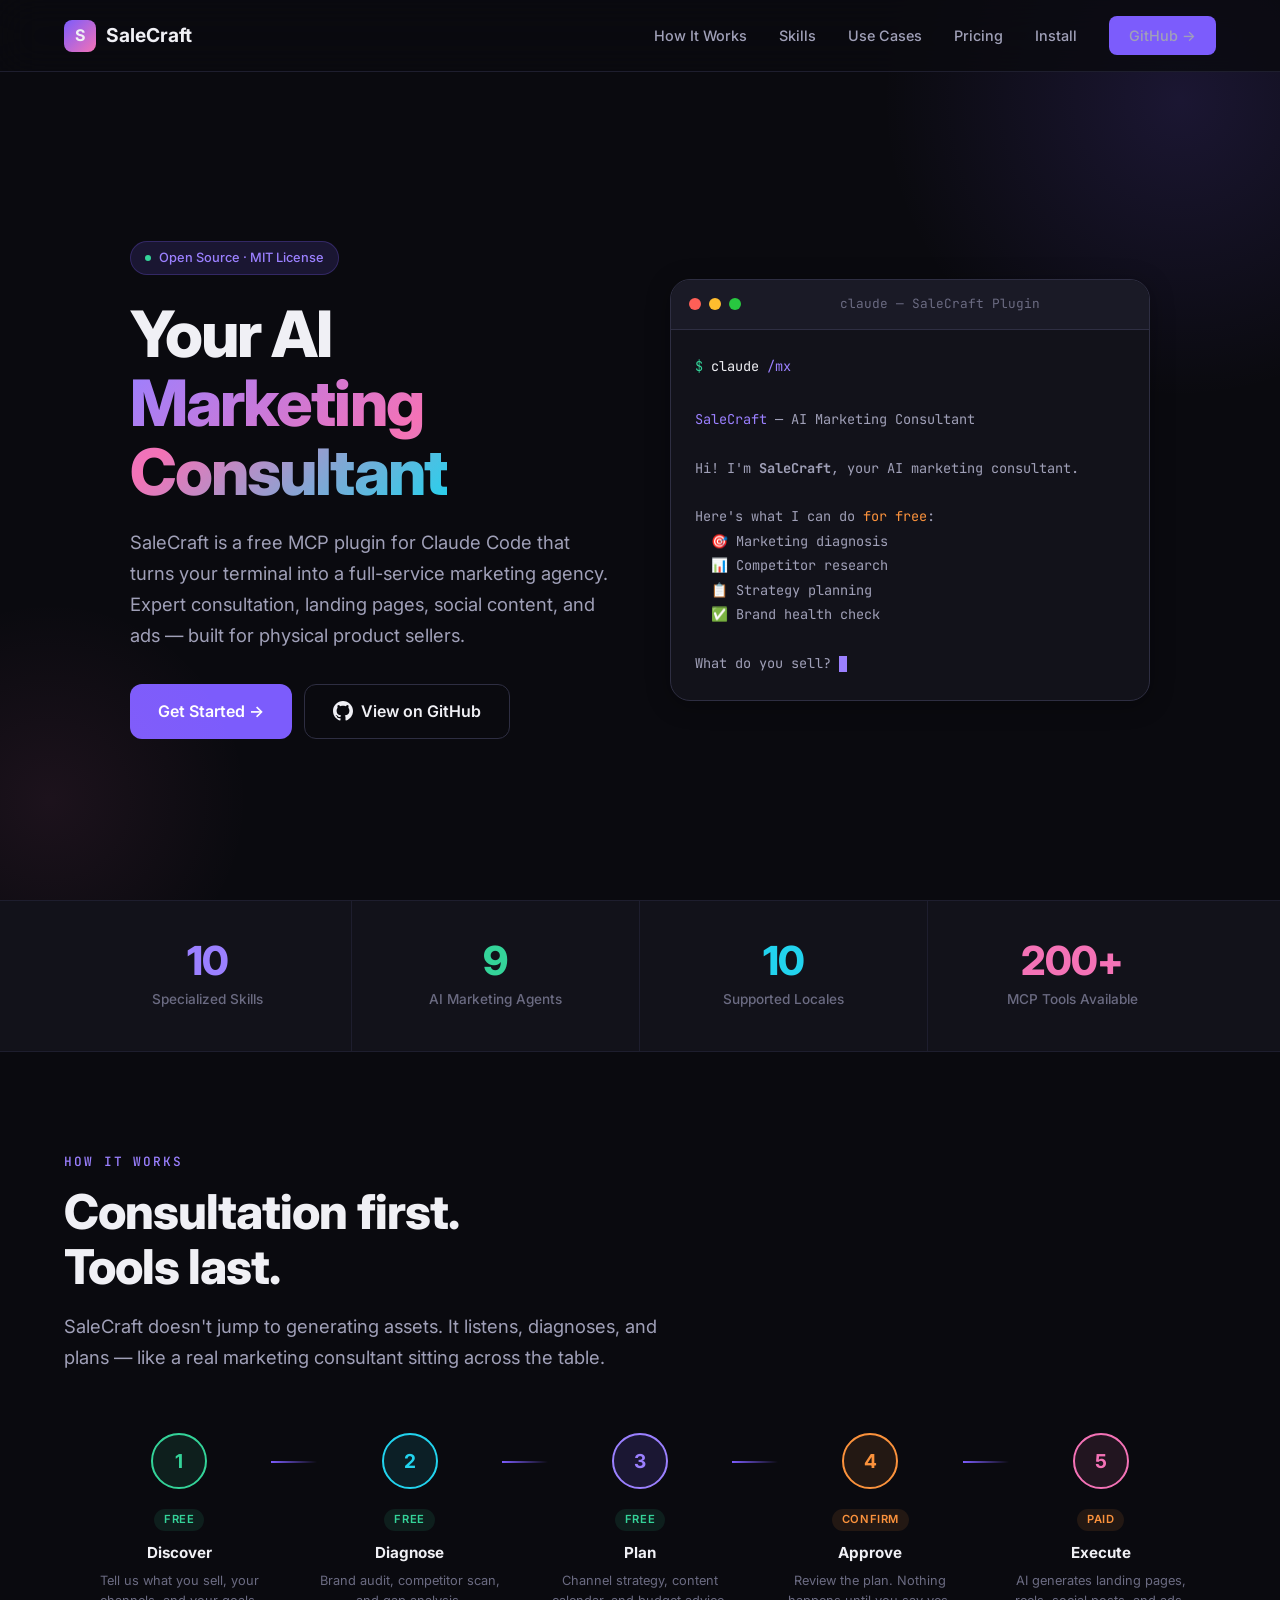
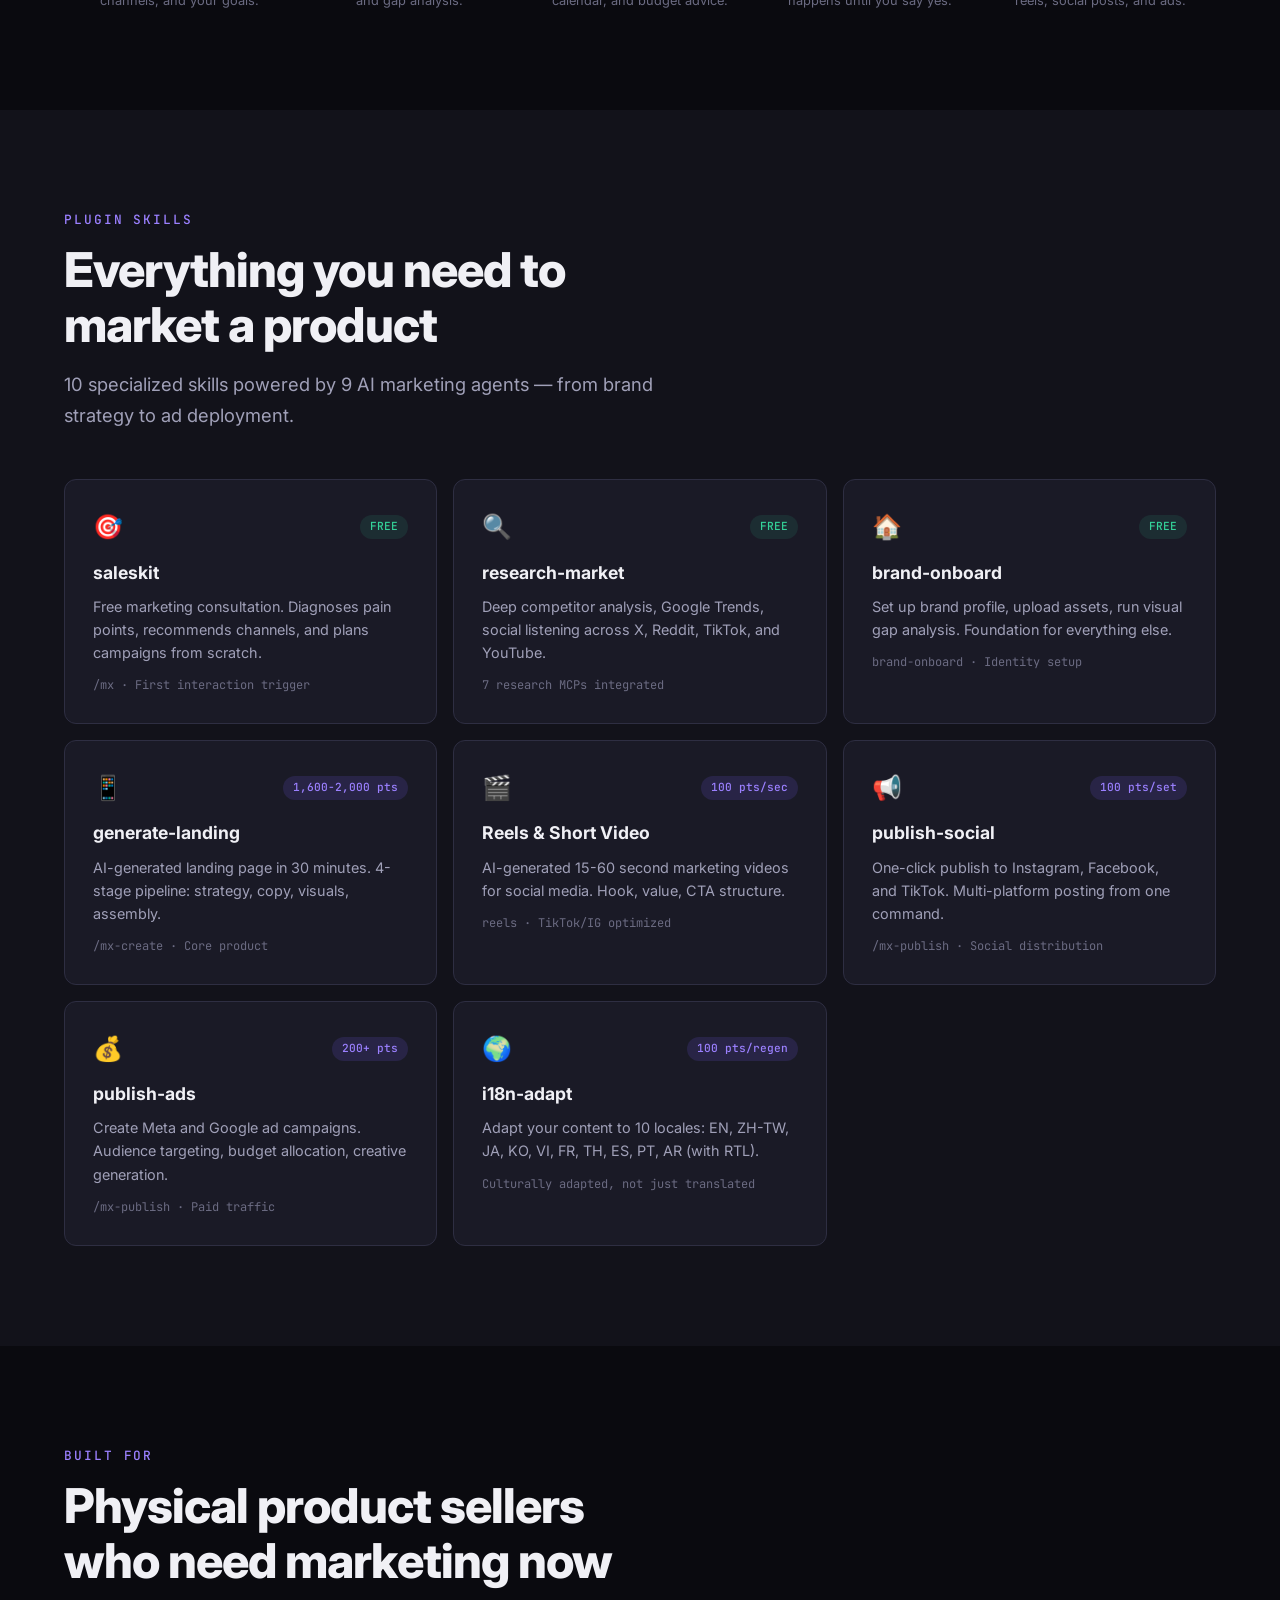
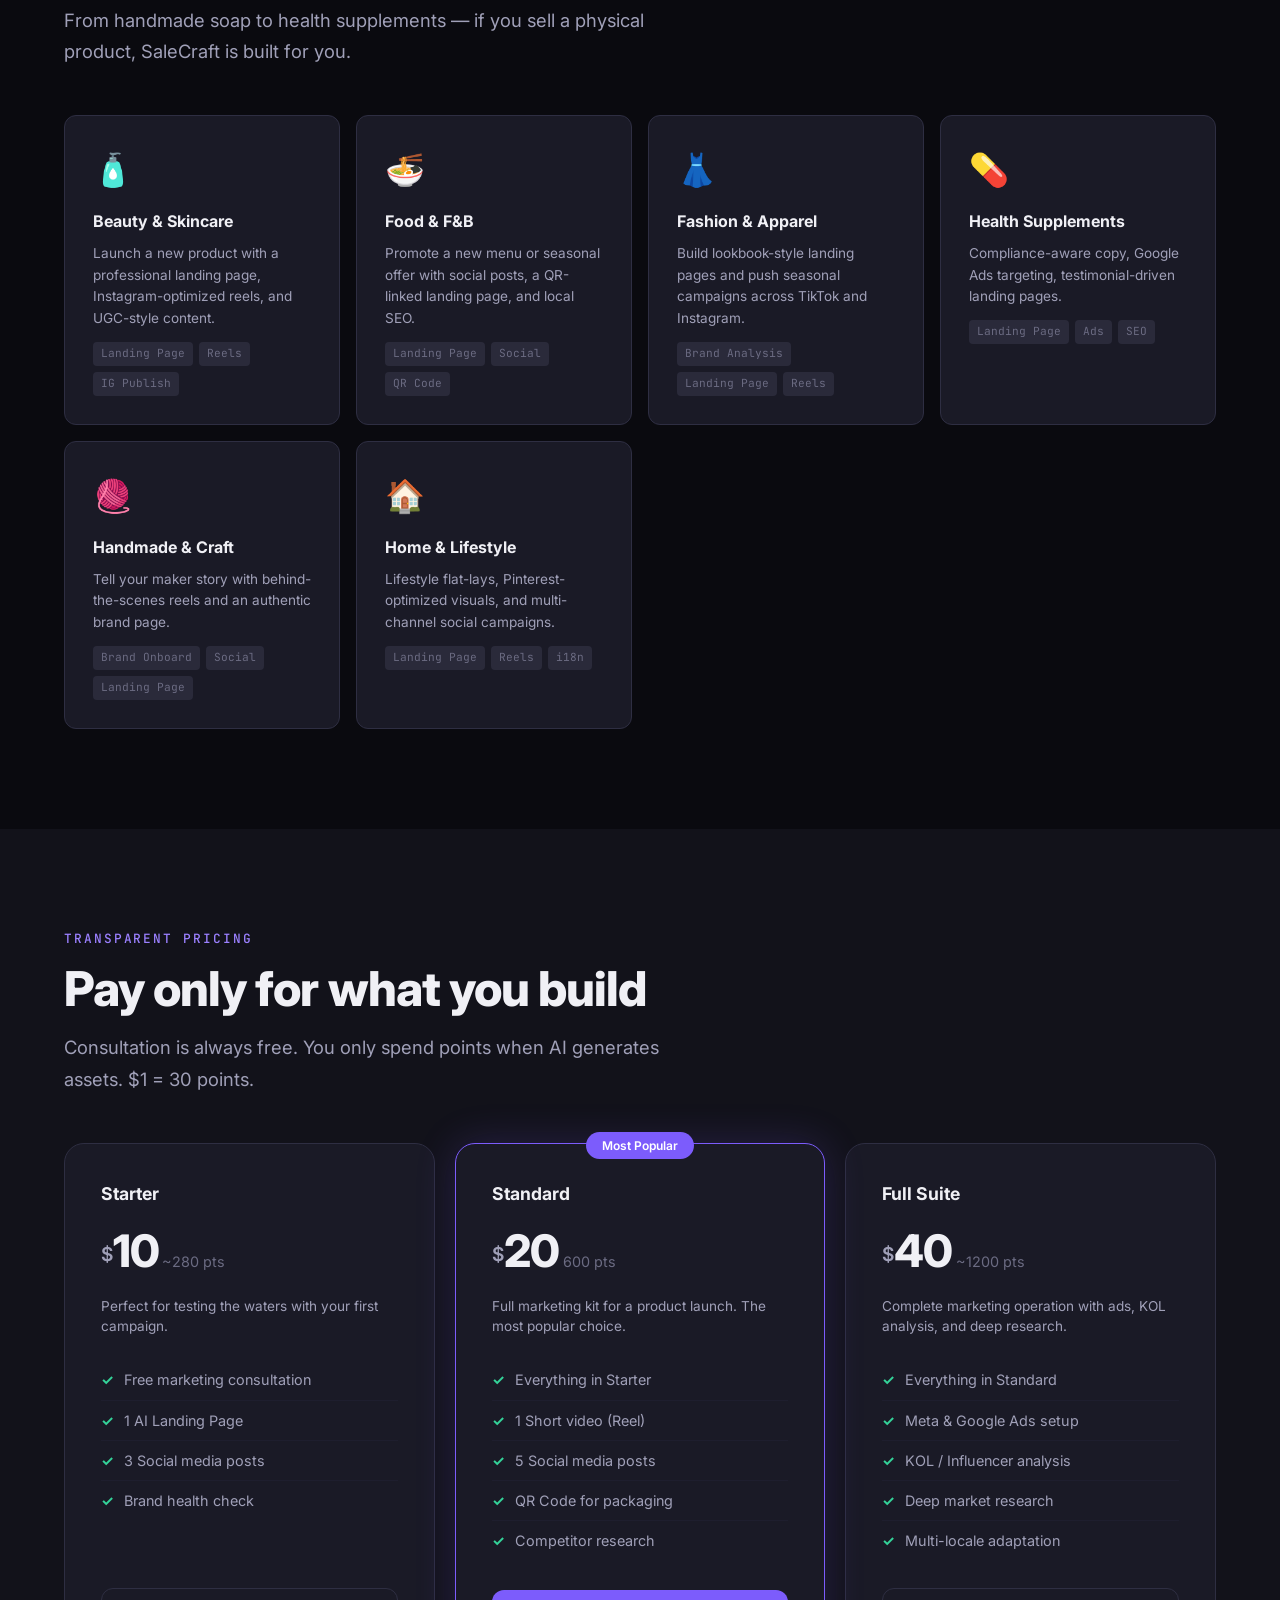
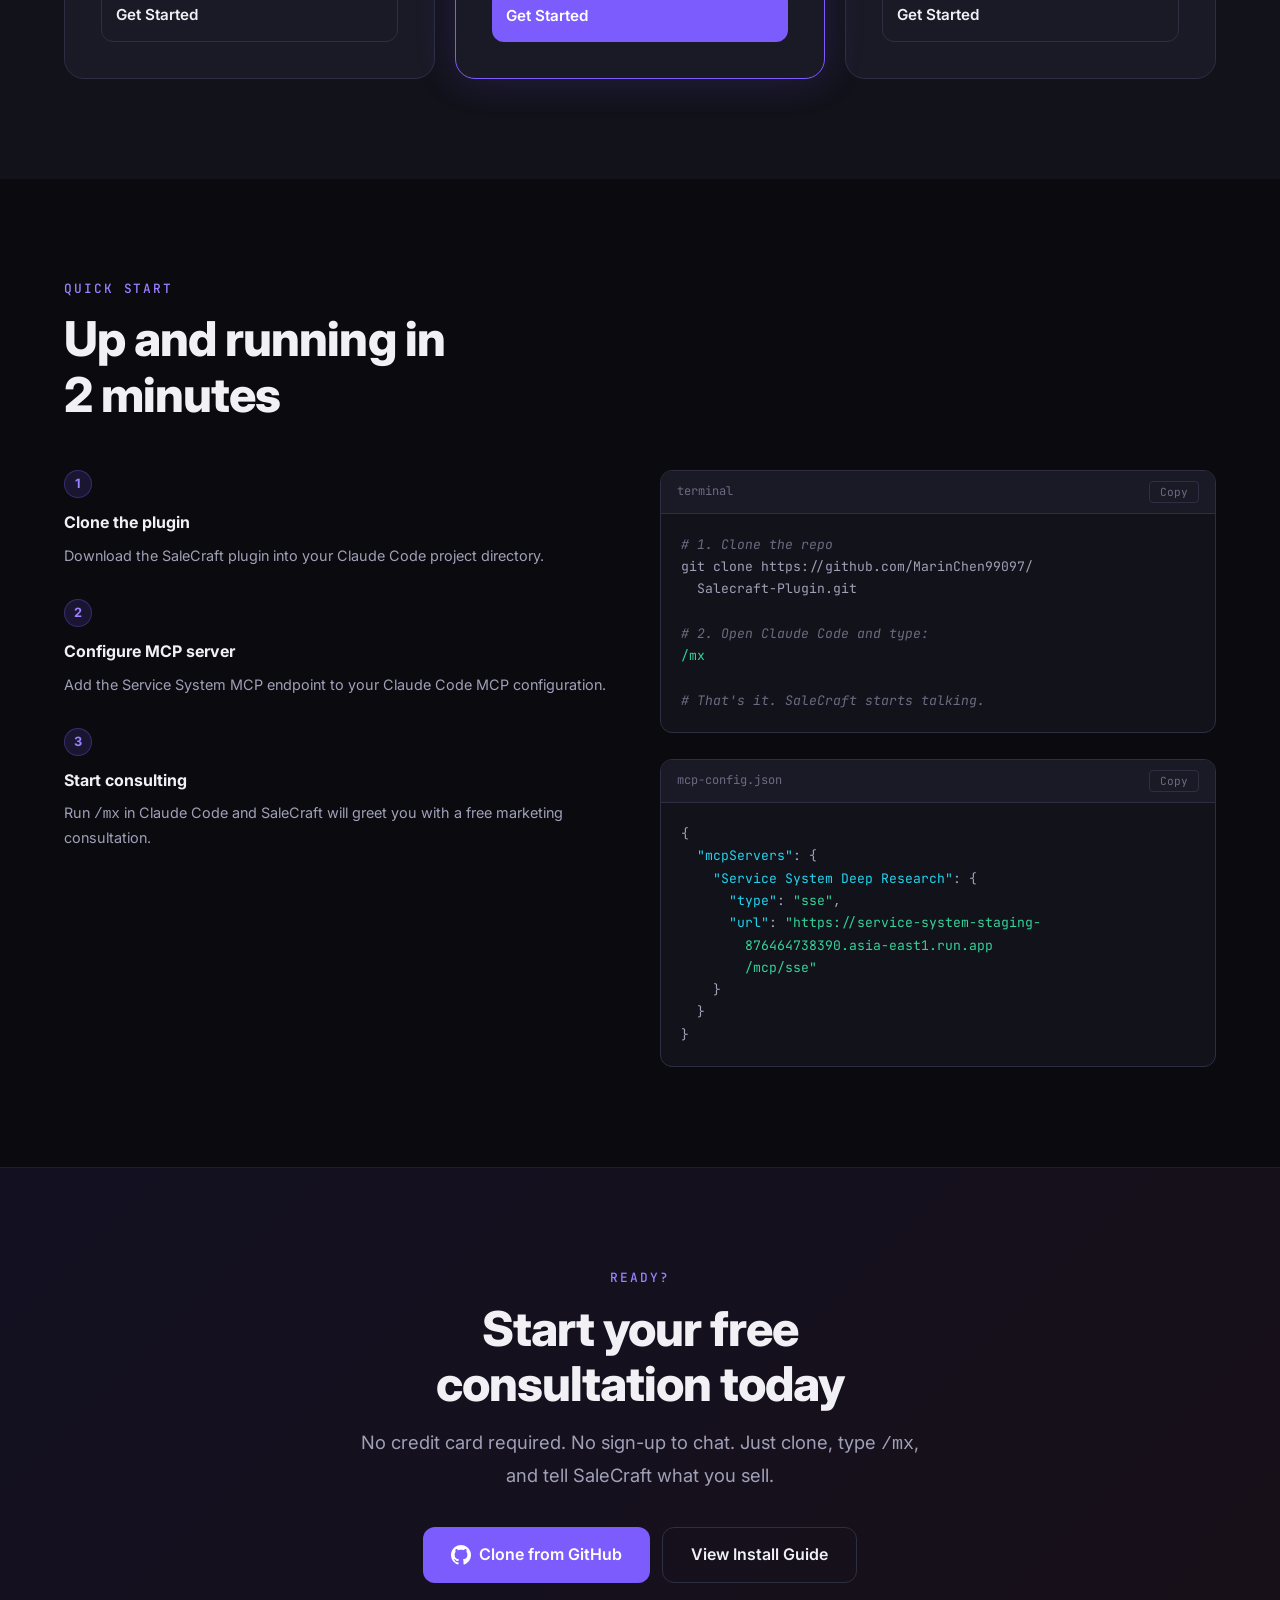
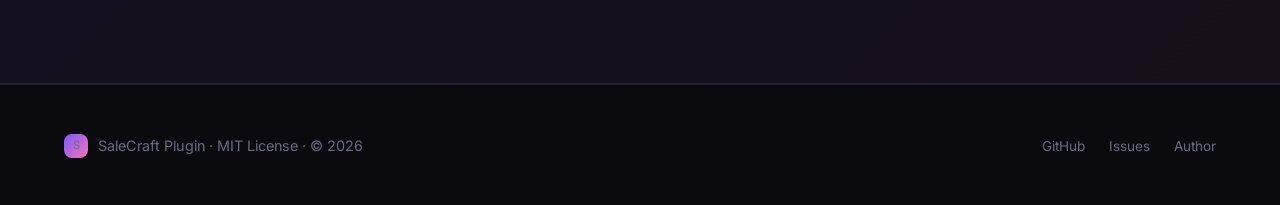
==== commit 8d38cef6: "fix: correct all pricing to match backend, platform-agnostic, URLs to salecraft.ai Pricing correctio" ====
--- a/landing-page/index.html
+++ b/landing-page/index.html
@@ -1067,7 +1067,7 @@
         <div class="skill-card">
           <div class="skill-header">
             <span class="skill-icon">&#x1F3E0;</span>
-            <span class="skill-tag paid">10-30 pts</span>
+            <span class="skill-tag free">FREE</span>
           </div>
           <div class="skill-name">brand-onboard</div>
           <div class="skill-desc">Set up brand profile, upload assets, run visual gap analysis. Foundation for everything else.</div>
@@ -1076,7 +1076,7 @@
         <div class="skill-card">
           <div class="skill-header">
             <span class="skill-icon">&#x1F4F1;</span>
-            <span class="skill-tag paid">75-250 pts</span>
+            <span class="skill-tag paid">1,600-2,000 pts</span>
           </div>
           <div class="skill-name">generate-landing</div>
           <div class="skill-desc">AI-generated landing page in 30 minutes. 4-stage pipeline: strategy, copy, visuals, assembly.</div>
@@ -1085,7 +1085,7 @@
         <div class="skill-card">
           <div class="skill-header">
             <span class="skill-icon">&#x1F3AC;</span>
-            <span class="skill-tag paid">50-150 pts</span>
+            <span class="skill-tag paid">100 pts/sec</span>
           </div>
           <div class="skill-name">Reels &amp; Short Video</div>
           <div class="skill-desc">AI-generated 15-60 second marketing videos for social media. Hook, value, CTA structure.</div>
@@ -1094,7 +1094,7 @@
         <div class="skill-card">
           <div class="skill-header">
             <span class="skill-icon">&#x1F4E2;</span>
-            <span class="skill-tag paid">5-10 pts/post</span>
+            <span class="skill-tag paid">100 pts/set</span>
           </div>
           <div class="skill-name">publish-social</div>
           <div class="skill-desc">One-click publish to Instagram, Facebook, and TikTok. Multi-platform posting from one command.</div>
@@ -1103,7 +1103,7 @@
         <div class="skill-card">
           <div class="skill-header">
             <span class="skill-icon">&#x1F4B0;</span>
-            <span class="skill-tag paid">30-100 pts</span>
+            <span class="skill-tag paid">200+ pts</span>
           </div>
           <div class="skill-name">publish-ads</div>
           <div class="skill-desc">Create Meta and Google ad campaigns. Audience targeting, budget allocation, creative generation.</div>
@@ -1112,7 +1112,7 @@
         <div class="skill-card">
           <div class="skill-header">
             <span class="skill-icon">&#x1F30D;</span>
-            <span class="skill-tag paid">10-30 pts</span>
+            <span class="skill-tag paid">100 pts/regen</span>
           </div>
           <div class="skill-name">i18n-adapt</div>
           <div class="skill-desc">Adapt your content to 10 locales: EN, ZH-TW, JA, KO, VI, FR, TH, ES, PT, AR (with RTL).</div>
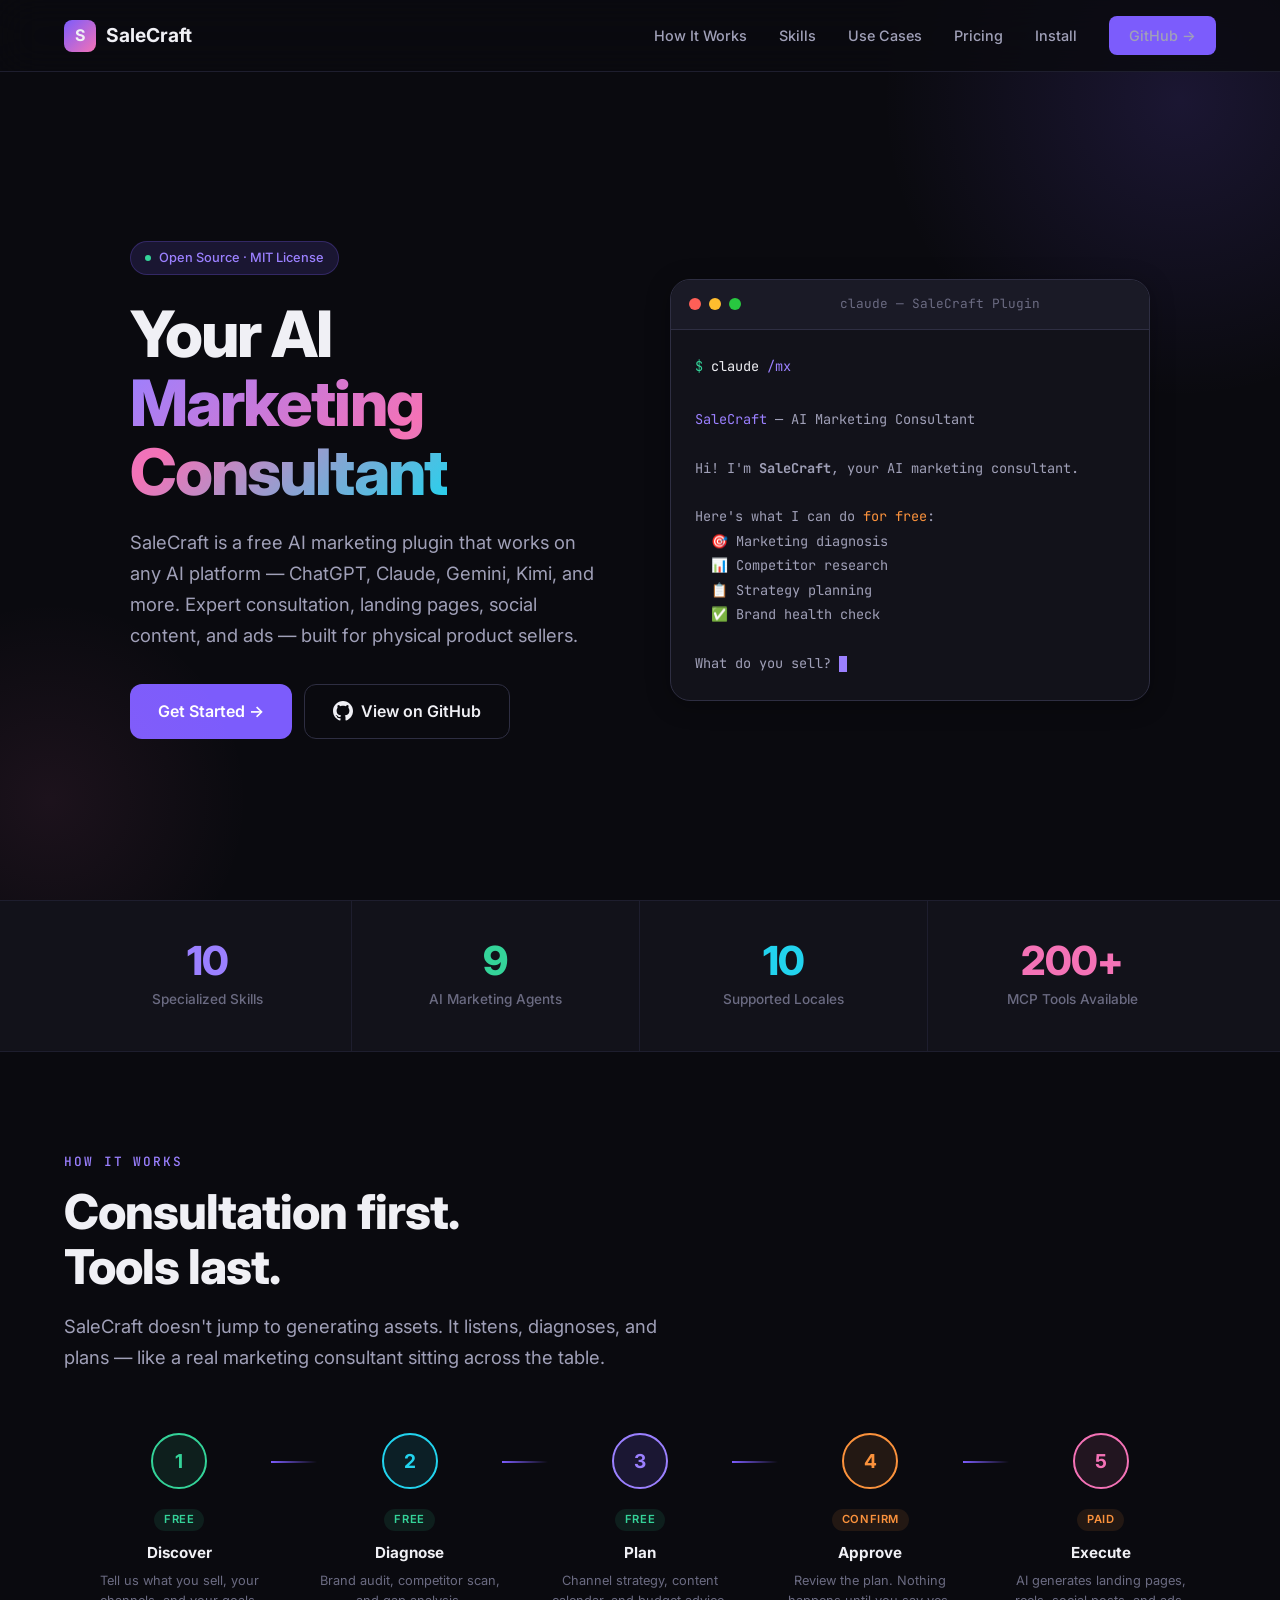
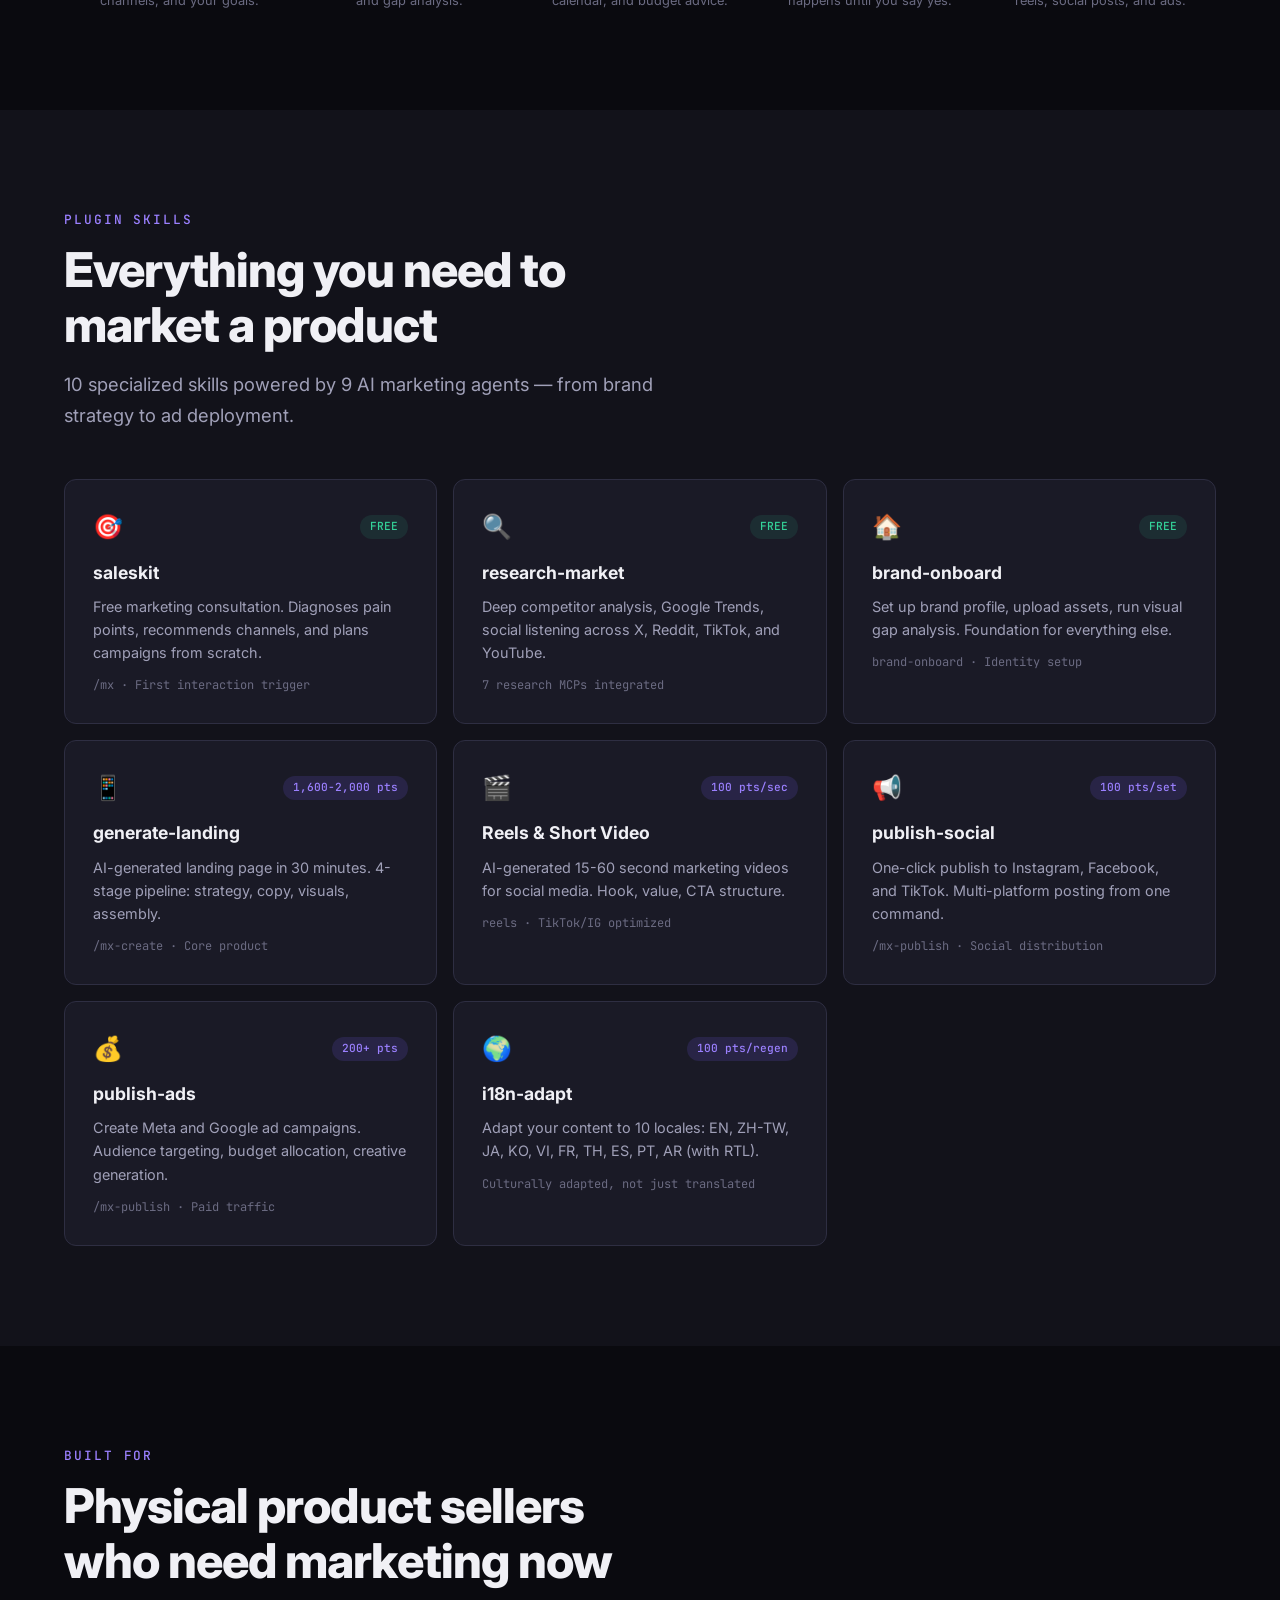
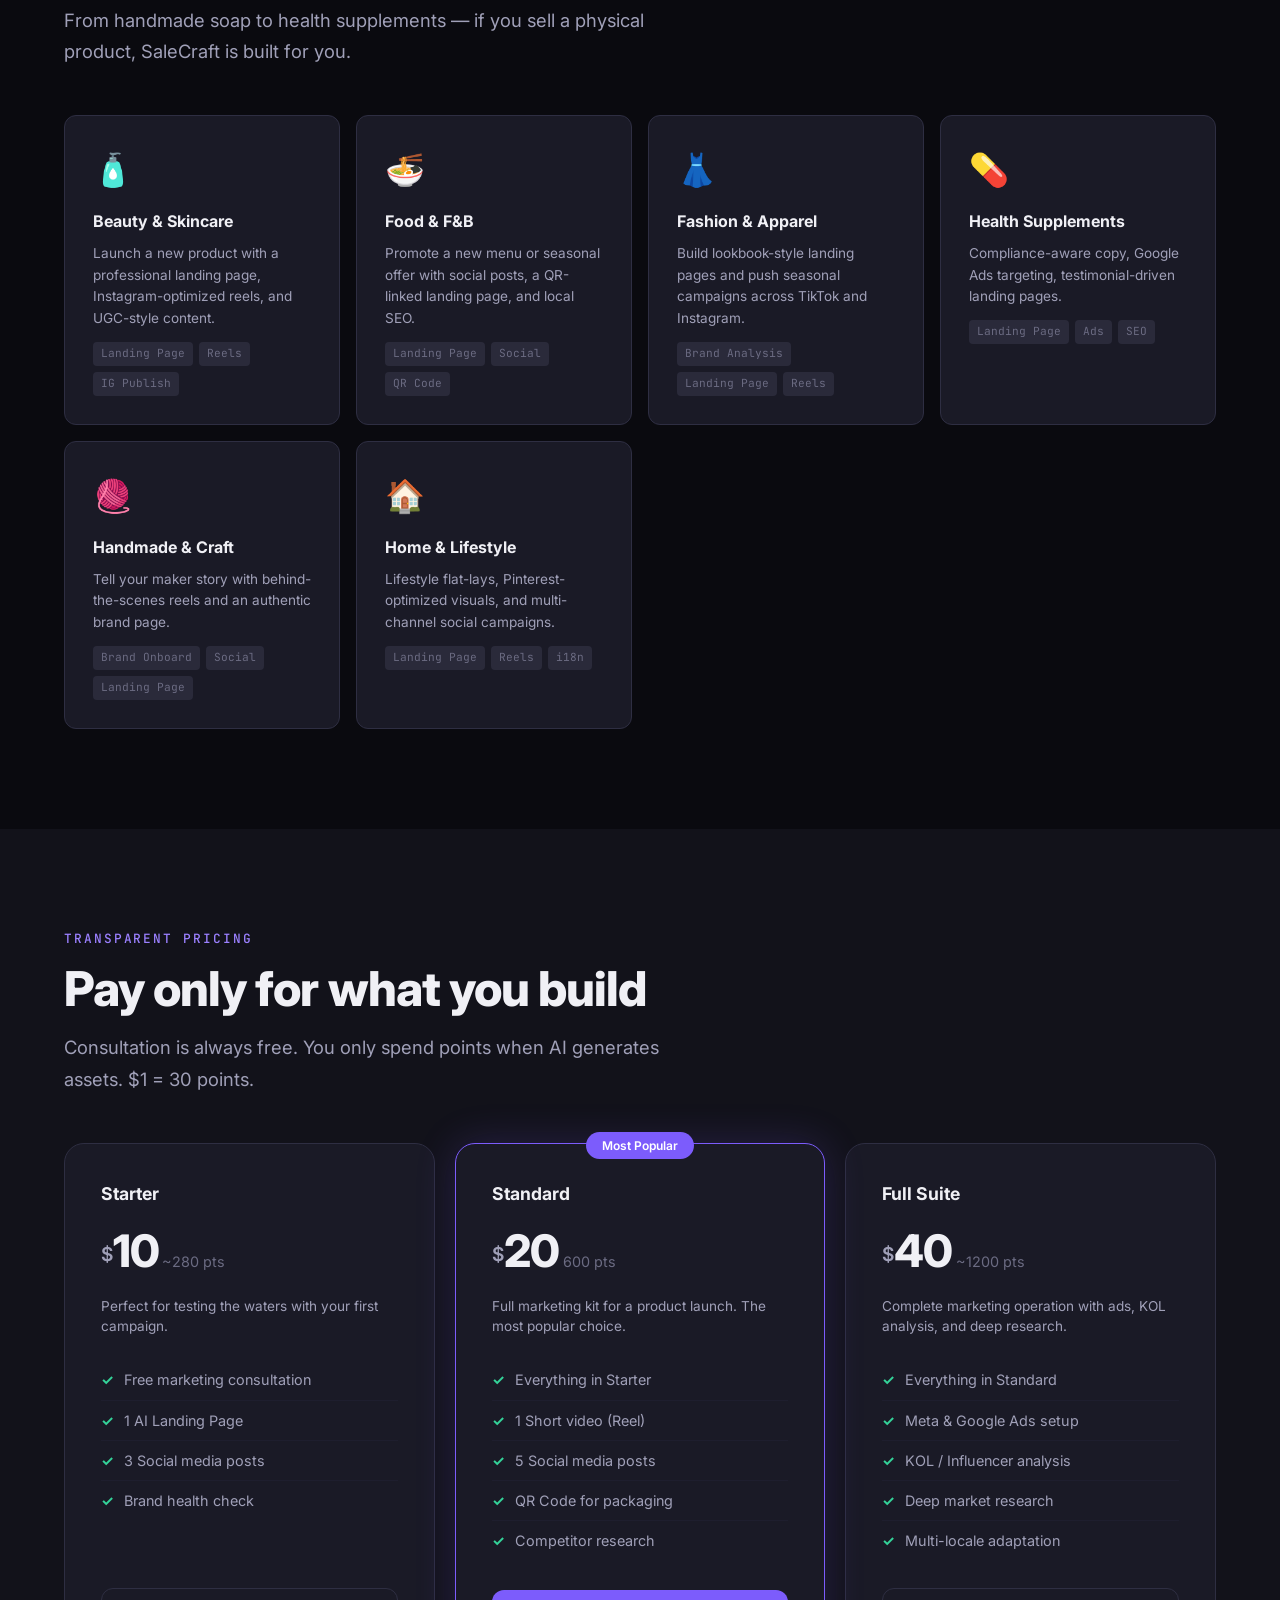
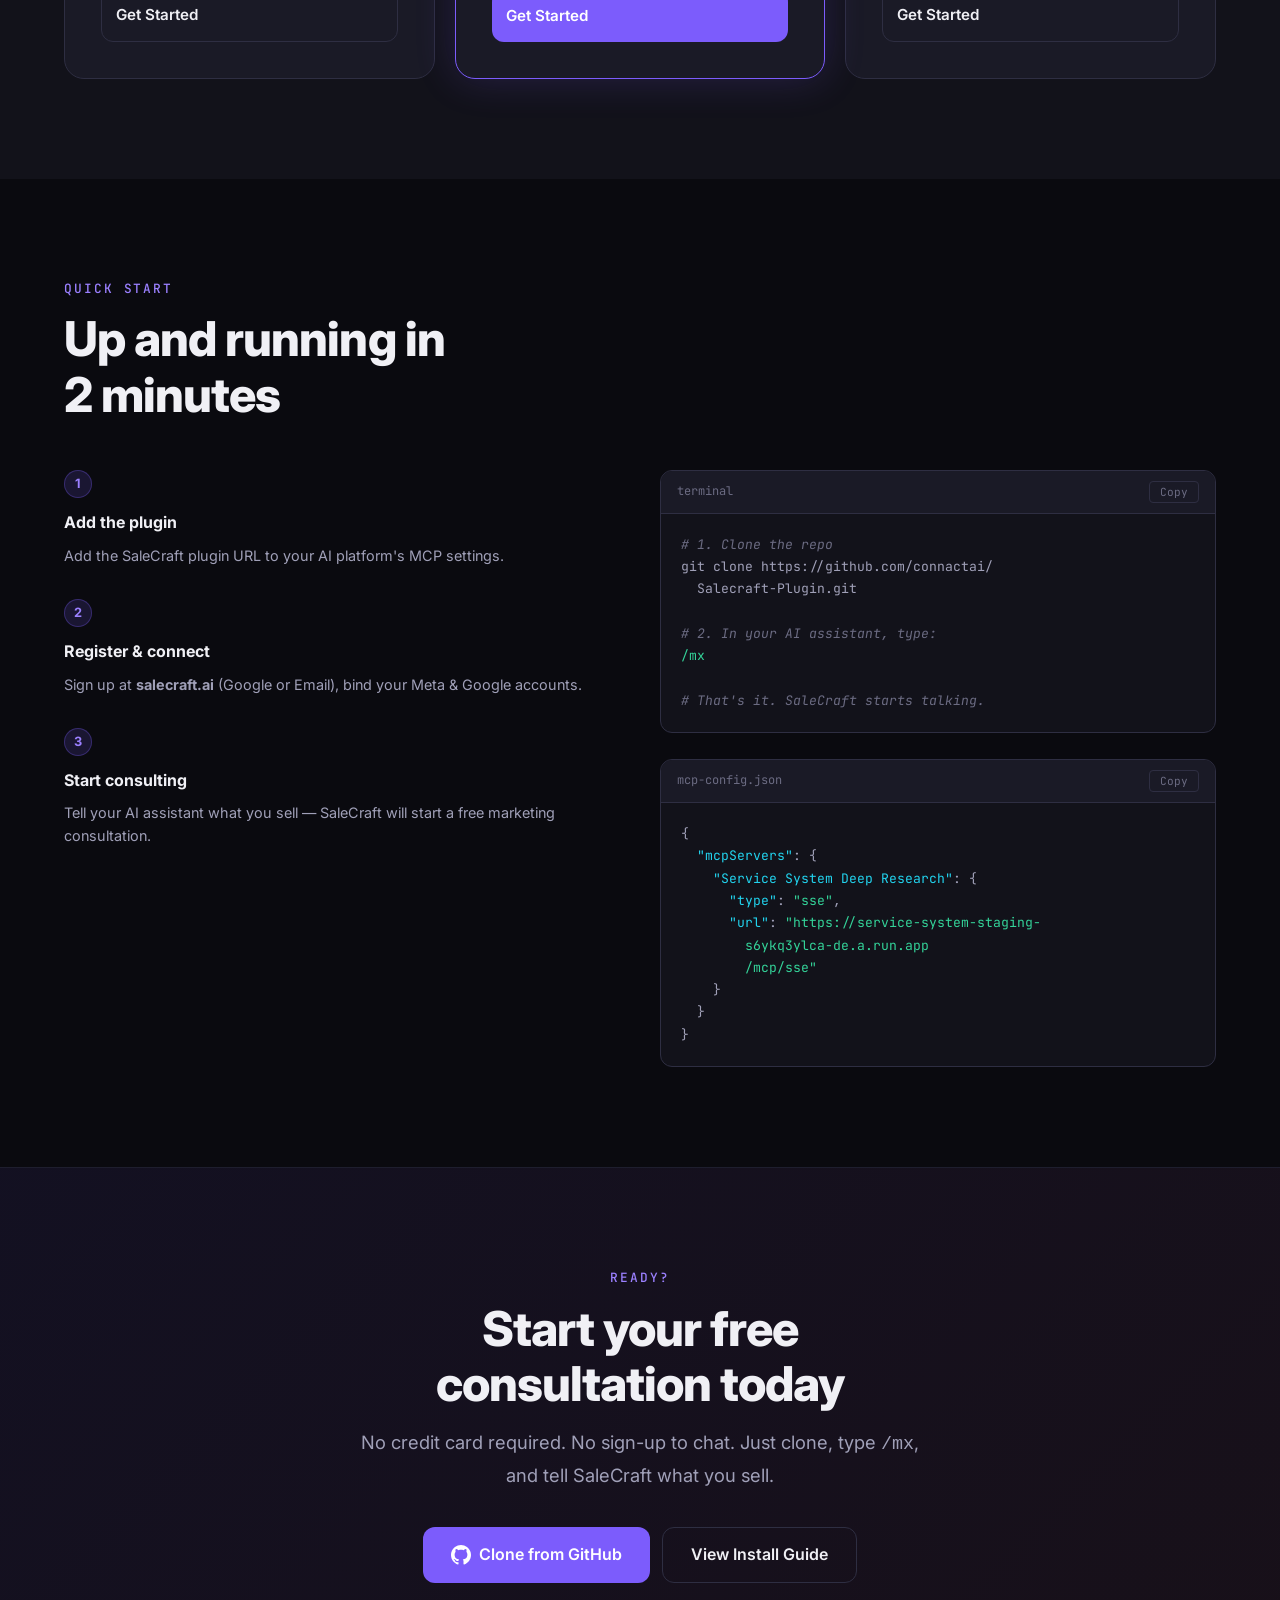
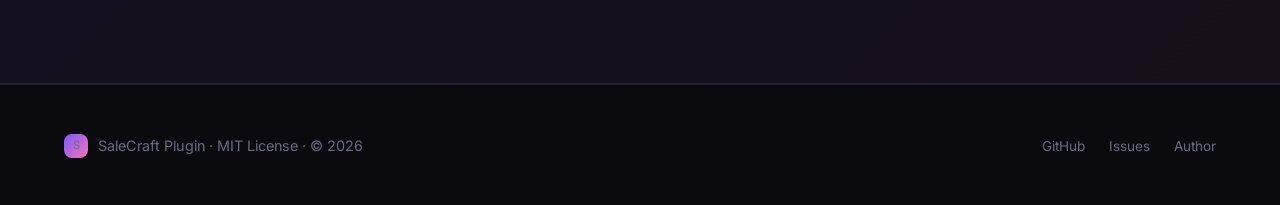
==== commit f3e6bf9e: "fix: replace forbidden 876464738390 URL with the canonical Cloud Run hash The CLAUDE.md URL discipli" ====
--- a/landing-page/index.html
+++ b/landing-page/index.html
@@ -6,20 +6,20 @@
   <title>SaleCraft Plugin — AI Marketing Consultant for Product Sellers</title>
 
   <!-- SEO -->
-  <meta name="description" content="SaleCraft is a free AI marketing consultant plugin for Claude Code. Get expert marketing diagnosis, strategy planning, and campaign execution for physical products — all from your terminal.">
-  <meta name="keywords" content="SaleCraft, MCP plugin, Claude Code, AI marketing, landing page generator, social media marketing, physical products, e-commerce marketing">
-  <link rel="canonical" href="https://github.com/MarinChen99097/Salecraft-Plugin">
+  <meta name="description" content="SaleCraft is a free AI marketing consultant that works on any AI platform (ChatGPT, Claude, Gemini, Kimi, etc.). Get expert marketing diagnosis, strategy planning, and campaign execution for physical products.">
+  <meta name="keywords" content="SaleCraft, AI marketing, landing page generator, social media marketing, physical products, e-commerce marketing, ChatGPT plugin, Claude plugin, Gemini plugin">
+  <link rel="canonical" href="https://github.com/connactai/Salecraft-Plugin">
 
   <!-- Open Graph -->
   <meta property="og:title" content="SaleCraft Plugin — AI Marketing Consultant for Product Sellers">
-  <meta property="og:description" content="Free AI marketing consultation + paid campaign execution. Landing pages, Reels, social publishing, ads — all inside Claude Code.">
+  <meta property="og:description" content="Free AI marketing consultation + paid campaign execution. Landing pages, Reels, social publishing, ads — works on ChatGPT, Claude, Gemini, and more.">
   <meta property="og:type" content="website">
-  <meta property="og:url" content="https://github.com/MarinChen99097/Salecraft-Plugin">
+  <meta property="og:url" content="https://github.com/connactai/Salecraft-Plugin">
 
   <!-- Twitter Card -->
   <meta name="twitter:card" content="summary_large_image">
   <meta name="twitter:title" content="SaleCraft Plugin — AI Marketing Consultant for Product Sellers">
-  <meta name="twitter:description" content="Free AI marketing consultation + paid campaign execution. All inside Claude Code.">
+  <meta name="twitter:description" content="Free AI marketing consultation + paid campaign execution. Works on any AI platform — ChatGPT, Claude, Gemini, Kimi.">
 
   <!-- JSON-LD -->
   <script type="application/ld+json">
@@ -27,7 +27,7 @@
     "@context": "https://schema.org",
     "@type": "SoftwareApplication",
     "name": "SaleCraft Plugin",
-    "description": "AI marketing consultant plugin for Claude Code. Free consultation, expert diagnosis, and campaign execution for physical product sellers.",
+    "description": "AI marketing consultant plugin for any AI platform. Free consultation, expert diagnosis, and campaign execution for physical product sellers.",
     "applicationCategory": "BusinessApplication",
     "operatingSystem": "Cross-platform",
     "offers": {
@@ -38,8 +38,8 @@
     },
     "author": {
       "@type": "Person",
-      "name": "MarinChen99097",
-      "url": "https://github.com/MarinChen99097"
+      "name": "ConnactAI",
+      "url": "https://github.com/connactai"
     },
     "license": "https://opensource.org/licenses/MIT"
   }
@@ -902,7 +902,7 @@
         <li><a href="#pricing">Pricing</a></li>
         <li><a href="#install">Install</a></li>
         <li>
-          <a href="https://github.com/MarinChen99097/Salecraft-Plugin" class="nav-cta" target="_blank" rel="noopener">
+          <a href="https://github.com/connactai/Salecraft-Plugin" class="nav-cta" target="_blank" rel="noopener">
             GitHub &rarr;
           </a>
         </li>
@@ -923,13 +923,13 @@
           <span class="gradient-text">Marketing<br>Consultant</span>
         </h1>
         <p class="hero-desc">
-          SaleCraft is a free MCP plugin for Claude Code that turns your terminal into a full-service marketing agency. Expert consultation, landing pages, social content, and ads &mdash; built for physical product sellers.
+          SaleCraft is a free AI marketing plugin that works on any AI platform &mdash; ChatGPT, Claude, Gemini, Kimi, and more. Expert consultation, landing pages, social content, and ads &mdash; built for physical product sellers.
         </p>
         <div class="hero-actions">
           <a href="#install" class="btn-primary">
             Get Started &rarr;
           </a>
-          <a href="https://github.com/MarinChen99097/Salecraft-Plugin" class="btn-secondary" target="_blank" rel="noopener">
+          <a href="https://github.com/connactai/Salecraft-Plugin" class="btn-secondary" target="_blank" rel="noopener">
             <svg width="20" height="20" viewBox="0 0 24 24" fill="currentColor"><path d="M12 0c-6.626 0-12 5.373-12 12 0 5.302 3.438 9.8 8.207 11.387.599.111.793-.261.793-.577v-2.234c-3.338.726-4.033-1.416-4.033-1.416-.546-1.387-1.333-1.756-1.333-1.756-1.089-.745.083-.729.083-.729 1.205.084 1.839 1.237 1.839 1.237 1.07 1.834 2.807 1.304 3.492.997.107-.775.418-1.305.762-1.604-2.665-.305-5.467-1.334-5.467-5.931 0-1.311.469-2.381 1.236-3.221-.124-.303-.535-1.524.117-3.176 0 0 1.008-.322 3.301 1.23.957-.266 1.983-.399 3.003-.404 1.02.005 2.047.138 3.006.404 2.291-1.552 3.297-1.23 3.297-1.23.653 1.653.242 2.874.118 3.176.77.84 1.235 1.911 1.235 3.221 0 4.609-2.807 5.624-5.479 5.921.43.372.823 1.102.823 2.222v3.293c0 .319.192.694.801.576 4.765-1.589 8.199-6.086 8.199-11.386 0-6.627-5.373-12-12-12z"/></svg>
             View on GitHub
           </a>
@@ -1217,7 +1217,7 @@
             <li><span class="check">&#10003;</span> 3 Social media posts</li>
             <li><span class="check">&#10003;</span> Brand health check</li>
           </ul>
-          <a href="https://github.com/MarinChen99097/Salecraft-Plugin" class="pricing-cta btn-secondary">Get Started</a>
+          <a href="https://github.com/connactai/Salecraft-Plugin" class="pricing-cta btn-secondary">Get Started</a>
         </div>
         <div class="pricing-card featured">
           <div class="pricing-name">Standard</div>
@@ -1233,7 +1233,7 @@
             <li><span class="check">&#10003;</span> QR Code for packaging</li>
             <li><span class="check">&#10003;</span> Competitor research</li>
           </ul>
-          <a href="https://github.com/MarinChen99097/Salecraft-Plugin" class="pricing-cta btn-primary">Get Started</a>
+          <a href="https://github.com/connactai/Salecraft-Plugin" class="pricing-cta btn-primary">Get Started</a>
         </div>
         <div class="pricing-card">
           <div class="pricing-name">Full Suite</div>
@@ -1249,7 +1249,7 @@
             <li><span class="check">&#10003;</span> Deep market research</li>
             <li><span class="check">&#10003;</span> Multi-locale adaptation</li>
           </ul>
-          <a href="https://github.com/MarinChen99097/Salecraft-Plugin" class="pricing-cta btn-secondary">Get Started</a>
+          <a href="https://github.com/connactai/Salecraft-Plugin" class="pricing-cta btn-secondary">Get Started</a>
         </div>
       </div>
     </div>
@@ -1264,31 +1264,31 @@
         <div>
           <div class="install-step">
             <div class="install-step-number">1</div>
-            <h3>Clone the plugin</h3>
-            <p>Download the SaleCraft plugin into your Claude Code project directory.</p>
+            <h3>Add the plugin</h3>
+            <p>Add the SaleCraft plugin URL to your AI platform's MCP settings.</p>
           </div>
           <div class="install-step">
             <div class="install-step-number">2</div>
-            <h3>Configure MCP server</h3>
-            <p>Add the Service System MCP endpoint to your Claude Code MCP configuration.</p>
+            <h3>Register &amp; connect</h3>
+            <p>Sign up at <strong>salecraft.ai</strong> (Google or Email), bind your Meta &amp; Google accounts.</p>
           </div>
           <div class="install-step">
             <div class="install-step-number">3</div>
             <h3>Start consulting</h3>
-            <p>Run <code>/mx</code> in Claude Code and SaleCraft will greet you with a free marketing consultation.</p>
+            <p>Tell your AI assistant what you sell — SaleCraft will start a free marketing consultation.</p>
           </div>
         </div>
         <div>
           <div class="code-block">
             <div class="code-header">
               <span>terminal</span>
-              <button class="code-copy" onclick="navigator.clipboard.writeText('git clone https://github.com/MarinChen99097/Salecraft-Plugin.git')">Copy</button>
+              <button class="code-copy" onclick="navigator.clipboard.writeText('git clone https://github.com/connactai/Salecraft-Plugin.git')">Copy</button>
             </div>
             <div class="code-body">
               <span class="code-comment"># 1. Clone the repo</span><br>
-              git clone https://github.com/MarinChen99097/<br>&nbsp;&nbsp;Salecraft-Plugin.git<br>
+              git clone https://github.com/connactai/<br>&nbsp;&nbsp;Salecraft-Plugin.git<br>
               <br>
-              <span class="code-comment"># 2. Open Claude Code and type:</span><br>
+              <span class="code-comment"># 2. In your AI assistant, type:</span><br>
               <span class="code-string">/mx</span><br>
               <br>
               <span class="code-comment"># That's it. SaleCraft starts talking.</span>
@@ -1298,14 +1298,14 @@
           <div class="code-block">
             <div class="code-header">
               <span>mcp-config.json</span>
-              <button class="code-copy" onclick="navigator.clipboard.writeText('{&quot;mcpServers&quot;:{&quot;Service System Deep Research&quot;:{&quot;type&quot;:&quot;sse&quot;,&quot;url&quot;:&quot;https://service-system-staging-876464738390.asia-east1.run.app/mcp/sse&quot;}}}')">Copy</button>
+              <button class="code-copy" onclick="navigator.clipboard.writeText('{&quot;mcpServers&quot;:{&quot;Service System Deep Research&quot;:{&quot;type&quot;:&quot;sse&quot;,&quot;url&quot;:&quot;https://service-system-staging-s6ykq3ylca-de.a.run.app/mcp/sse&quot;}}}')">Copy</button>
             </div>
             <div class="code-body">
               {<br>
               &nbsp;&nbsp;<span class="code-key">"mcpServers"</span>: {<br>
               &nbsp;&nbsp;&nbsp;&nbsp;<span class="code-key">"Service System Deep Research"</span>: {<br>
               &nbsp;&nbsp;&nbsp;&nbsp;&nbsp;&nbsp;<span class="code-key">"type"</span>: <span class="code-string">"sse"</span>,<br>
-              &nbsp;&nbsp;&nbsp;&nbsp;&nbsp;&nbsp;<span class="code-key">"url"</span>: <span class="code-string">"https://service-system-staging-<br>&nbsp;&nbsp;&nbsp;&nbsp;&nbsp;&nbsp;&nbsp;&nbsp;876464738390.asia-east1.run.app<br>&nbsp;&nbsp;&nbsp;&nbsp;&nbsp;&nbsp;&nbsp;&nbsp;/mcp/sse"</span><br>
+              &nbsp;&nbsp;&nbsp;&nbsp;&nbsp;&nbsp;<span class="code-key">"url"</span>: <span class="code-string">"https://service-system-staging-<br>&nbsp;&nbsp;&nbsp;&nbsp;&nbsp;&nbsp;&nbsp;&nbsp;s6ykq3ylca-de.a.run.app<br>&nbsp;&nbsp;&nbsp;&nbsp;&nbsp;&nbsp;&nbsp;&nbsp;/mcp/sse"</span><br>
               &nbsp;&nbsp;&nbsp;&nbsp;}<br>
               &nbsp;&nbsp;}<br>
               }
@@ -1325,7 +1325,7 @@
         No credit card required. No sign-up to chat. Just clone, type <code>/mx</code>, and tell SaleCraft what you sell.
       </p>
       <div class="cta-actions">
-        <a href="https://github.com/MarinChen99097/Salecraft-Plugin" class="btn-primary" target="_blank" rel="noopener">
+        <a href="https://github.com/connactai/Salecraft-Plugin" class="btn-primary" target="_blank" rel="noopener">
           <svg width="20" height="20" viewBox="0 0 24 24" fill="currentColor"><path d="M12 0c-6.626 0-12 5.373-12 12 0 5.302 3.438 9.8 8.207 11.387.599.111.793-.261.793-.577v-2.234c-3.338.726-4.033-1.416-4.033-1.416-.546-1.387-1.333-1.756-1.333-1.756-1.089-.745.083-.729.083-.729 1.205.084 1.839 1.237 1.839 1.237 1.07 1.834 2.807 1.304 3.492.997.107-.775.418-1.305.762-1.604-2.665-.305-5.467-1.334-5.467-5.931 0-1.311.469-2.381 1.236-3.221-.124-.303-.535-1.524.117-3.176 0 0 1.008-.322 3.301 1.23.957-.266 1.983-.399 3.003-.404 1.02.005 2.047.138 3.006.404 2.291-1.552 3.297-1.23 3.297-1.23.653 1.653.242 2.874.118 3.176.77.84 1.235 1.911 1.235 3.221 0 4.609-2.807 5.624-5.479 5.921.43.372.823 1.102.823 2.222v3.293c0 .319.192.694.801.576 4.765-1.589 8.199-6.086 8.199-11.386 0-6.627-5.373-12-12-12z"/></svg>
           Clone from GitHub
         </a>
@@ -1344,9 +1344,9 @@
         SaleCraft Plugin &middot; MIT License &middot; &copy; 2026
       </div>
       <ul class="footer-links">
-        <li><a href="https://github.com/MarinChen99097/Salecraft-Plugin" target="_blank" rel="noopener">GitHub</a></li>
-        <li><a href="https://github.com/MarinChen99097/Salecraft-Plugin/issues" target="_blank" rel="noopener">Issues</a></li>
-        <li><a href="https://github.com/MarinChen99097" target="_blank" rel="noopener">Author</a></li>
+        <li><a href="https://github.com/connactai/Salecraft-Plugin" target="_blank" rel="noopener">GitHub</a></li>
+        <li><a href="https://github.com/connactai/Salecraft-Plugin/issues" target="_blank" rel="noopener">Issues</a></li>
+        <li><a href="https://github.com/connactai" target="_blank" rel="noopener">Author</a></li>
       </ul>
     </div>
   </footer>
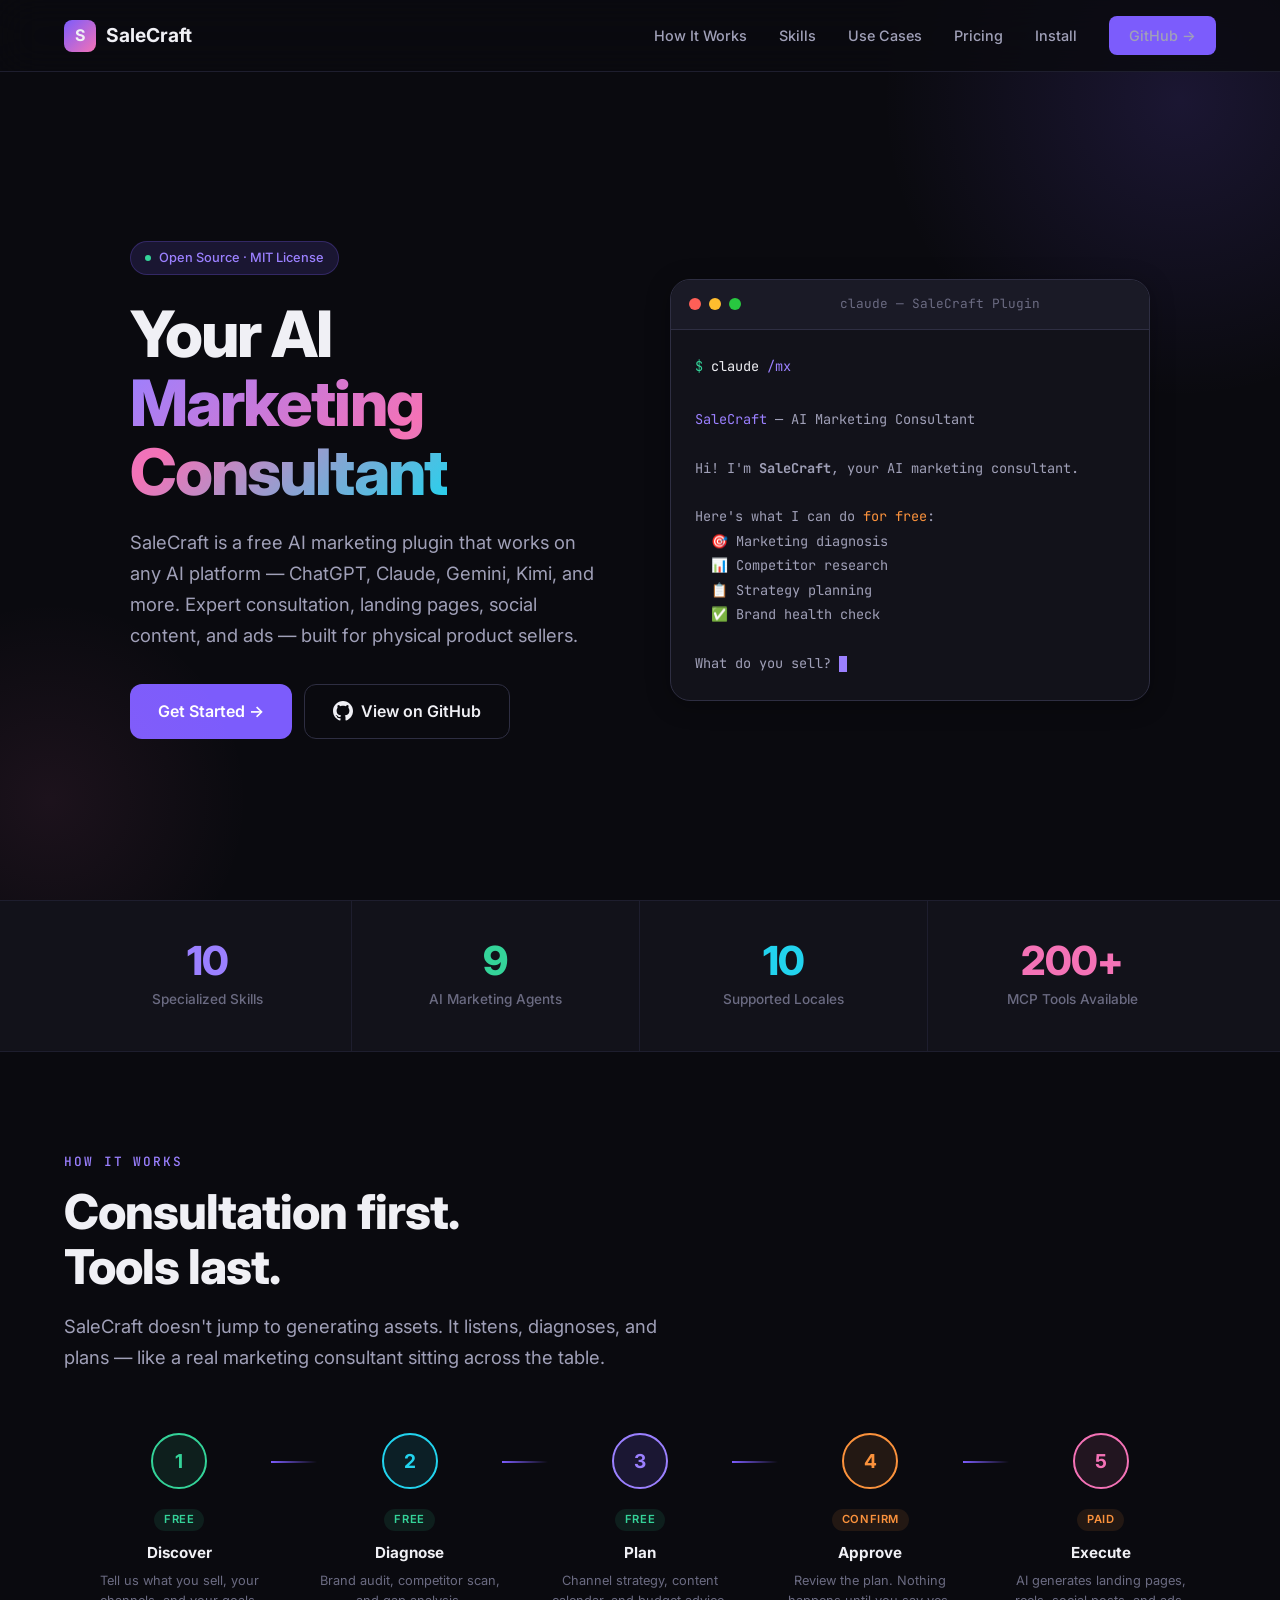
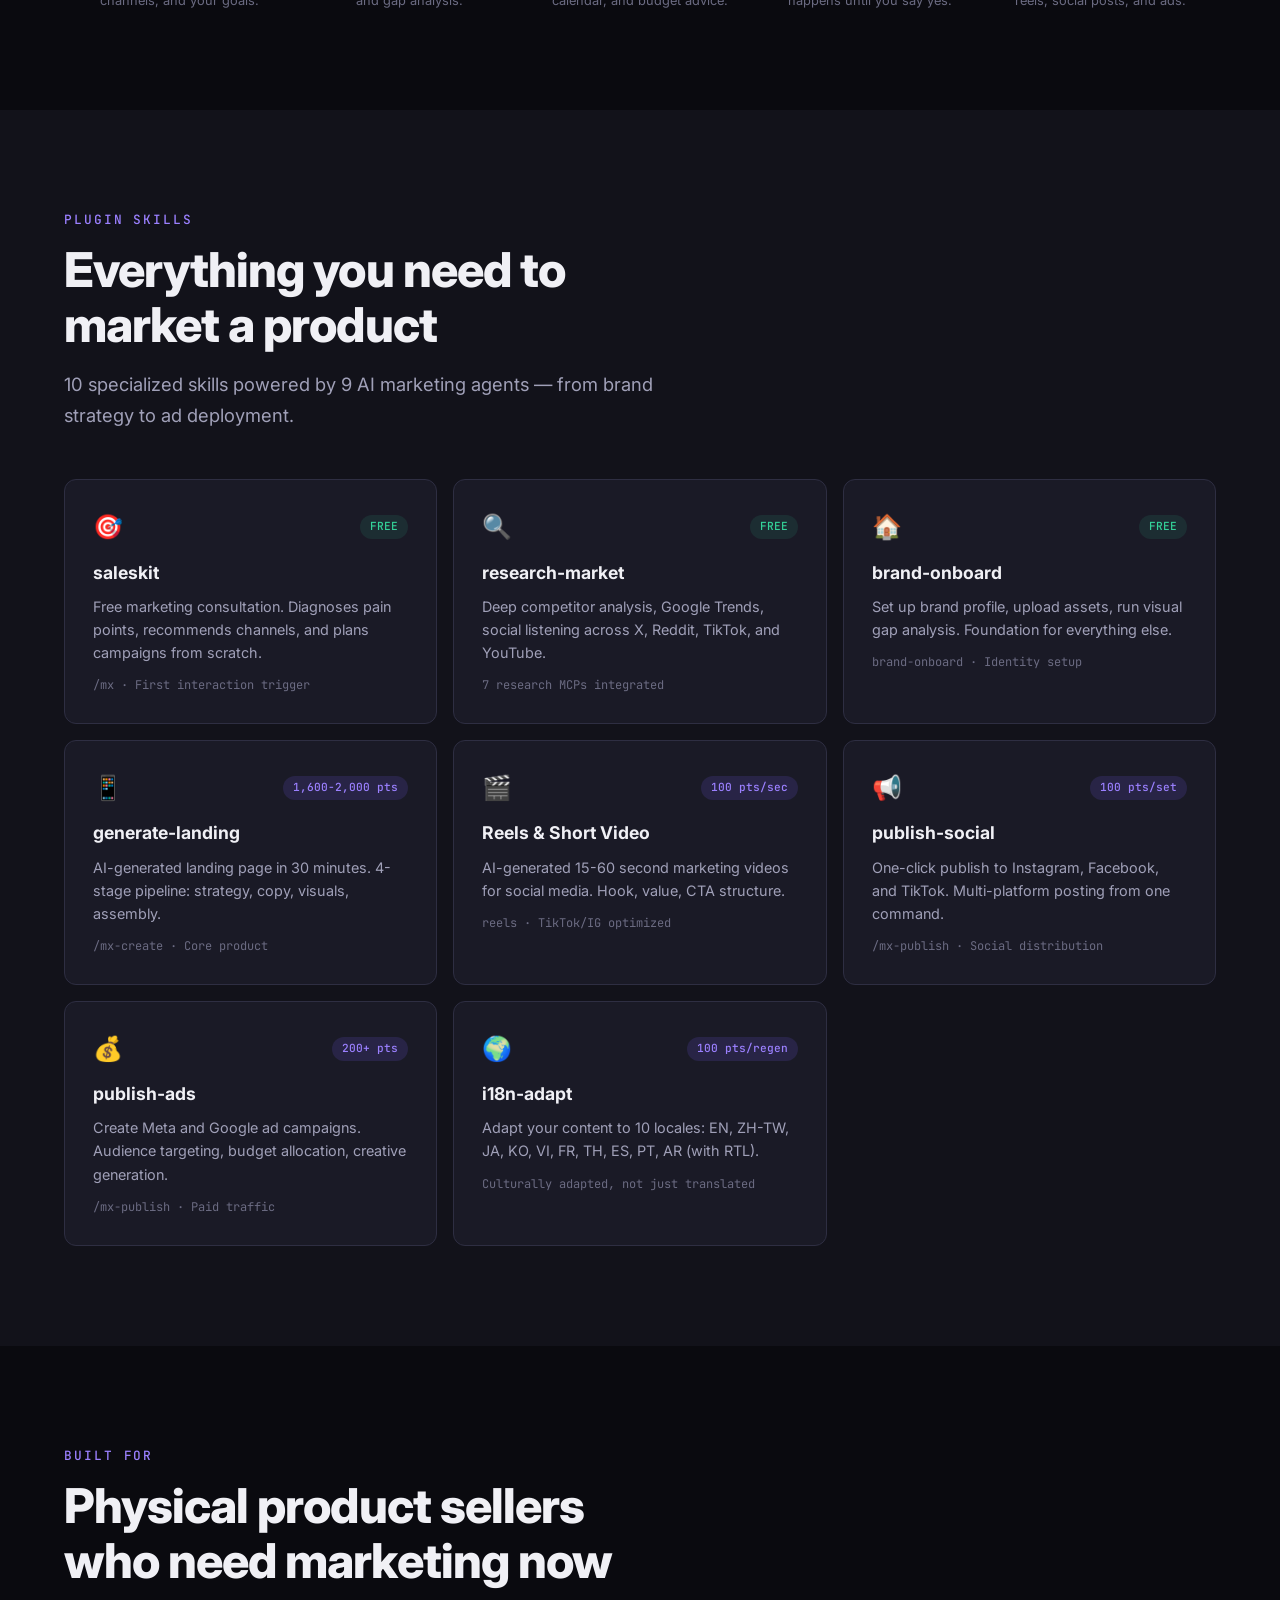
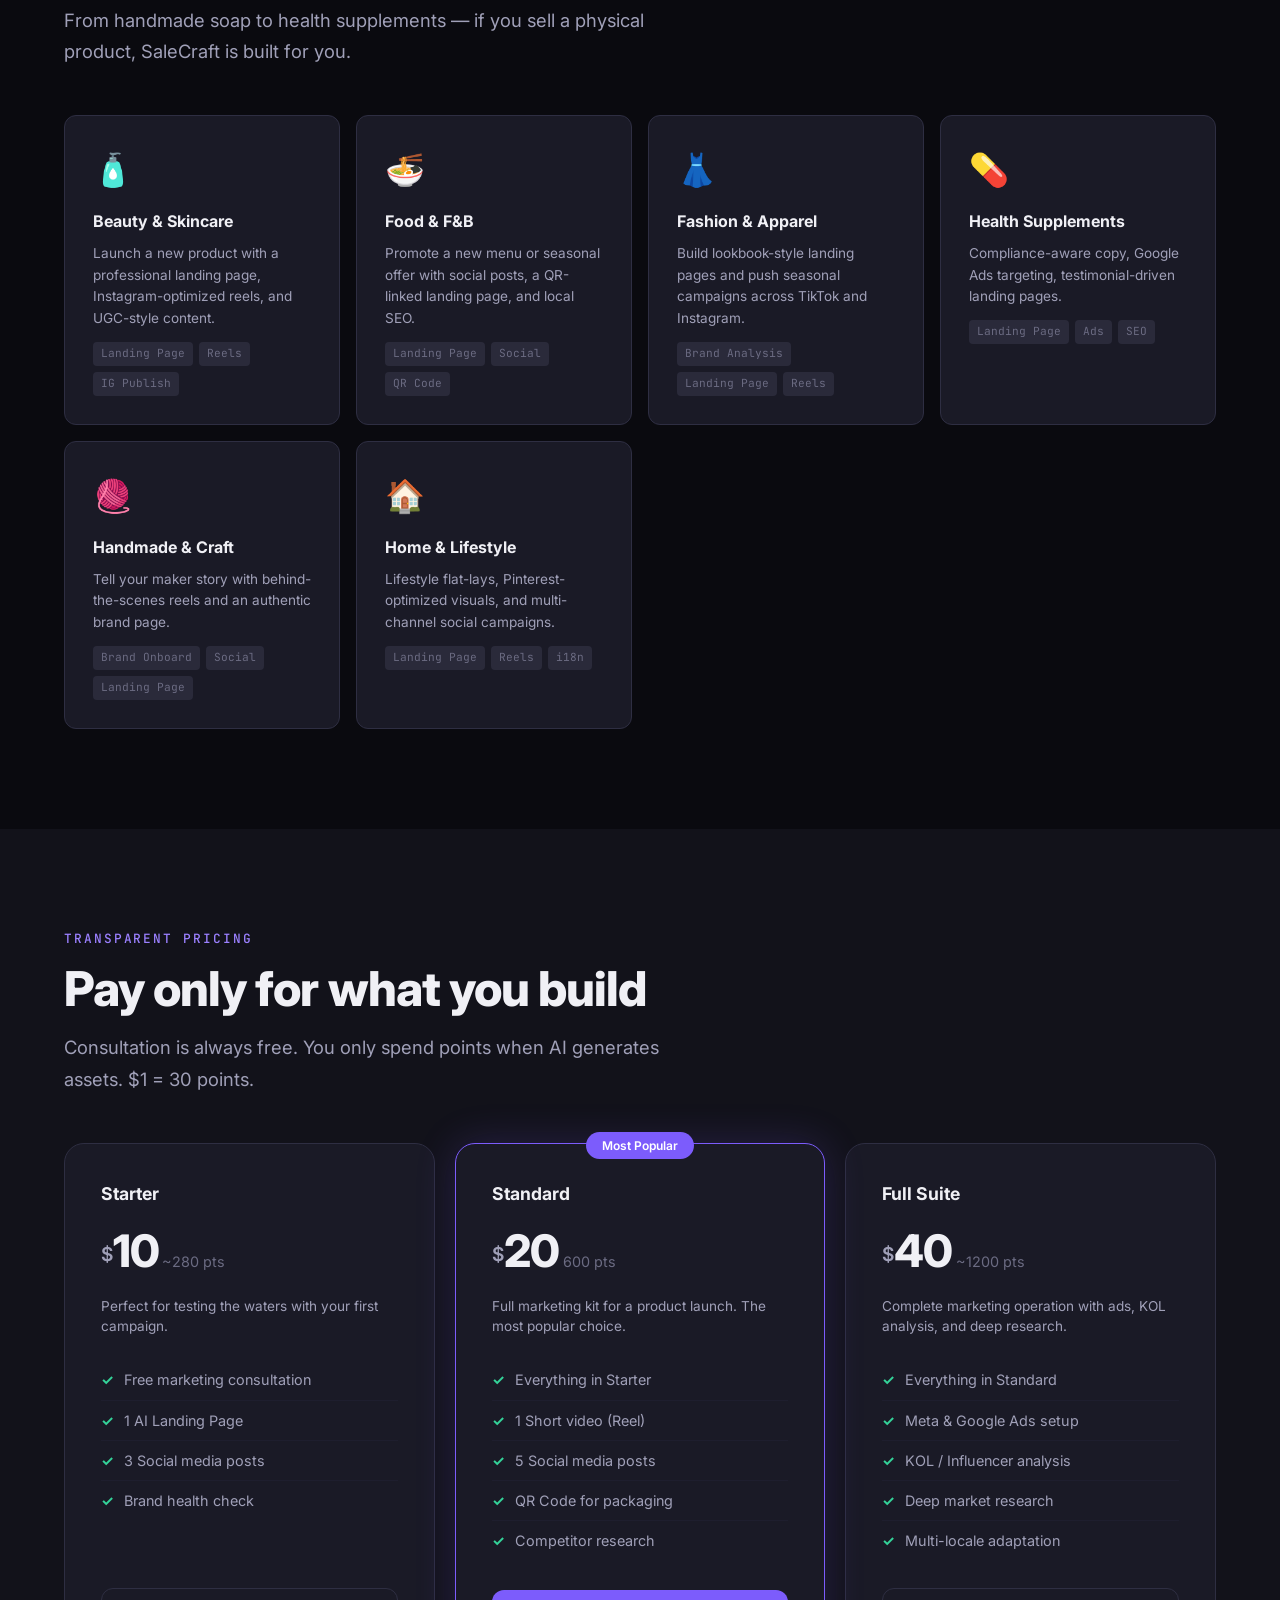
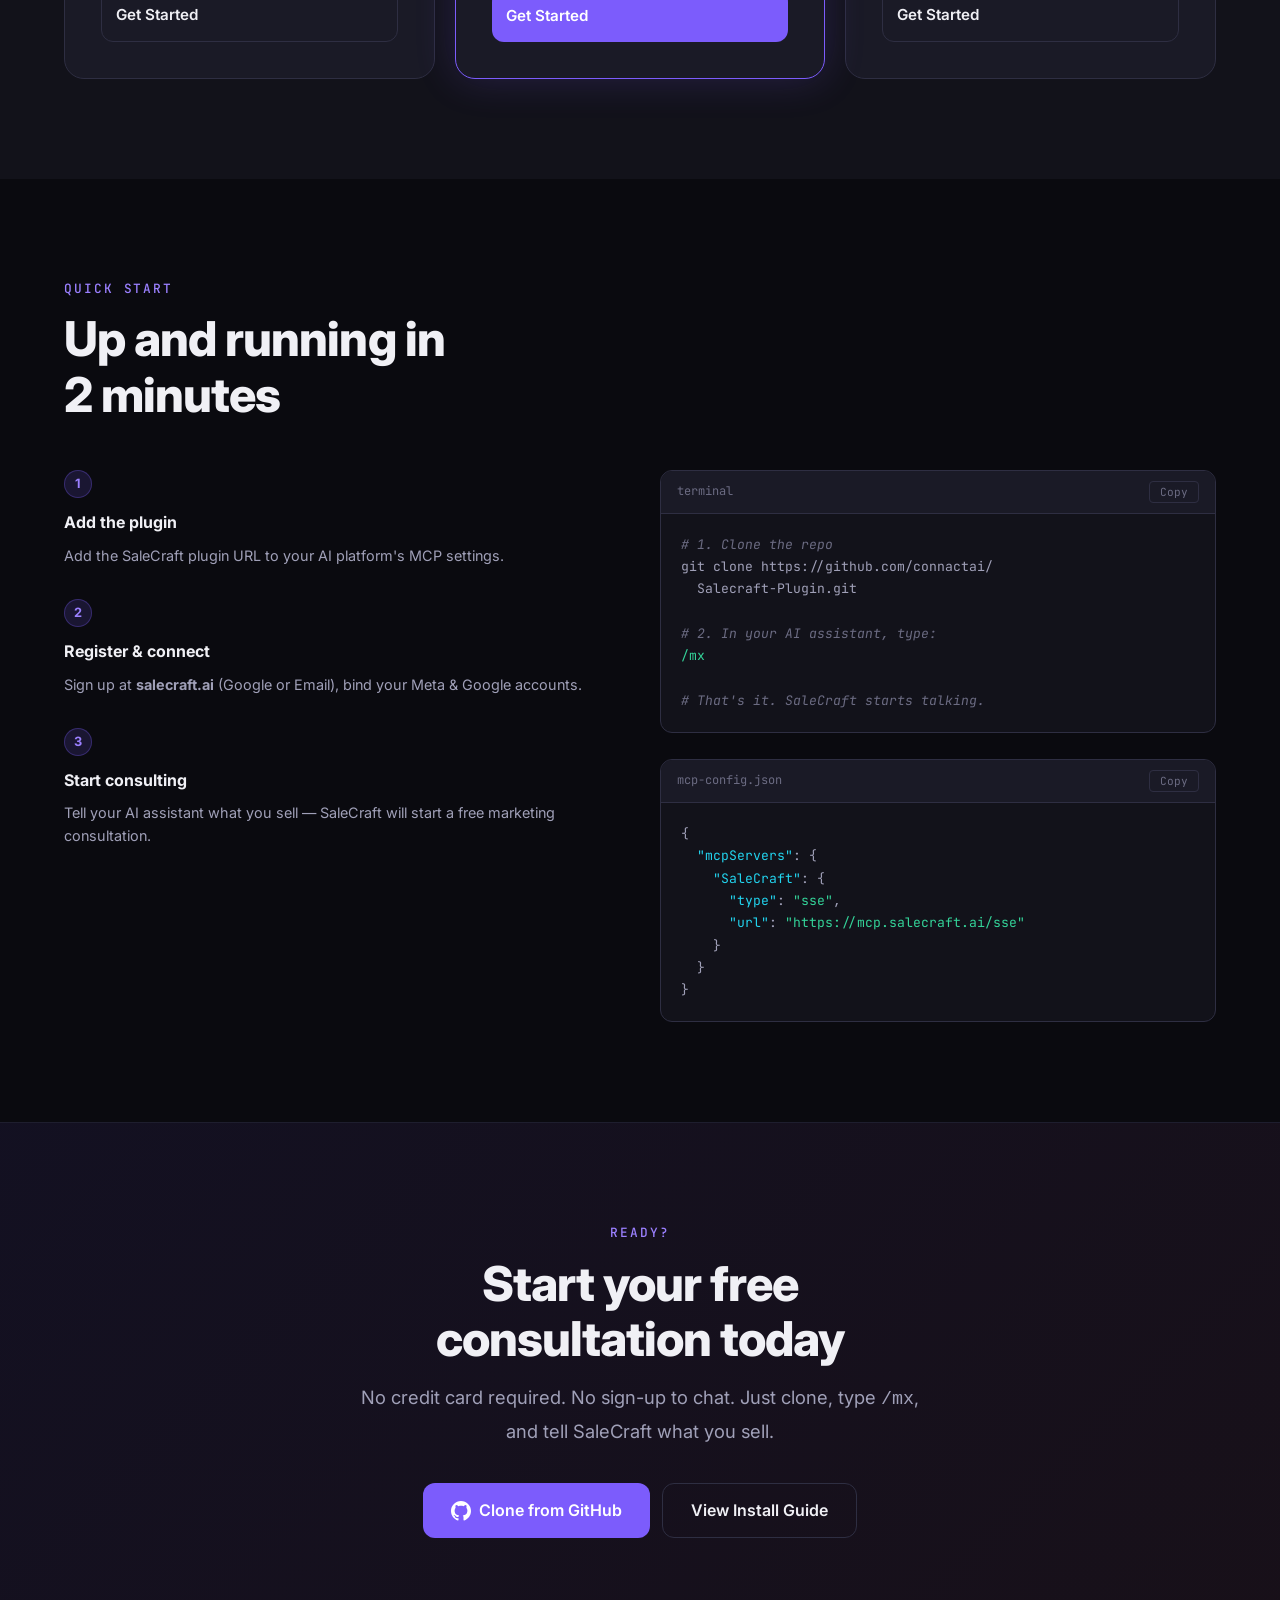
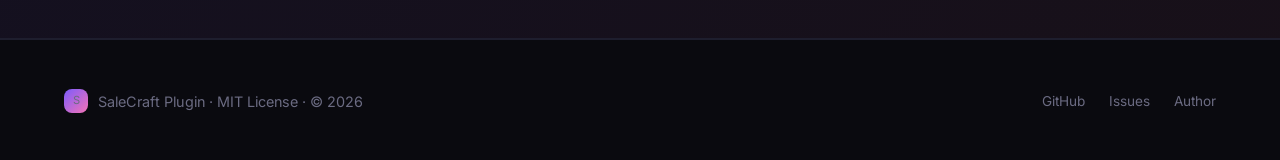
==== commit 464b6f71: "feat: platform-agnostic overhaul + OTK + i18n expansion + contact info - OTK token description in CL" ====
--- a/landing-page/index.html
+++ b/landing-page/index.html
@@ -1298,14 +1298,14 @@
           <div class="code-block">
             <div class="code-header">
               <span>mcp-config.json</span>
-              <button class="code-copy" onclick="navigator.clipboard.writeText('{&quot;mcpServers&quot;:{&quot;Service System Deep Research&quot;:{&quot;type&quot;:&quot;sse&quot;,&quot;url&quot;:&quot;https://service-system-staging-s6ykq3ylca-de.a.run.app/mcp/sse&quot;}}}')">Copy</button>
+              <button class="code-copy" onclick="navigator.clipboard.writeText('{&quot;mcpServers&quot;:{&quot;SaleCraft&quot;:{&quot;type&quot;:&quot;sse&quot;,&quot;url&quot;:&quot;https://mcp.salecraft.ai/sse&quot;}}}')">Copy</button>
             </div>
             <div class="code-body">
               {<br>
               &nbsp;&nbsp;<span class="code-key">"mcpServers"</span>: {<br>
-              &nbsp;&nbsp;&nbsp;&nbsp;<span class="code-key">"Service System Deep Research"</span>: {<br>
+              &nbsp;&nbsp;&nbsp;&nbsp;<span class="code-key">"SaleCraft"</span>: {<br>
               &nbsp;&nbsp;&nbsp;&nbsp;&nbsp;&nbsp;<span class="code-key">"type"</span>: <span class="code-string">"sse"</span>,<br>
-              &nbsp;&nbsp;&nbsp;&nbsp;&nbsp;&nbsp;<span class="code-key">"url"</span>: <span class="code-string">"https://service-system-staging-<br>&nbsp;&nbsp;&nbsp;&nbsp;&nbsp;&nbsp;&nbsp;&nbsp;s6ykq3ylca-de.a.run.app<br>&nbsp;&nbsp;&nbsp;&nbsp;&nbsp;&nbsp;&nbsp;&nbsp;/mcp/sse"</span><br>
+              &nbsp;&nbsp;&nbsp;&nbsp;&nbsp;&nbsp;<span class="code-key">"url"</span>: <span class="code-string">"https://mcp.salecraft.ai/sse"</span><br>
               &nbsp;&nbsp;&nbsp;&nbsp;}<br>
               &nbsp;&nbsp;}<br>
               }
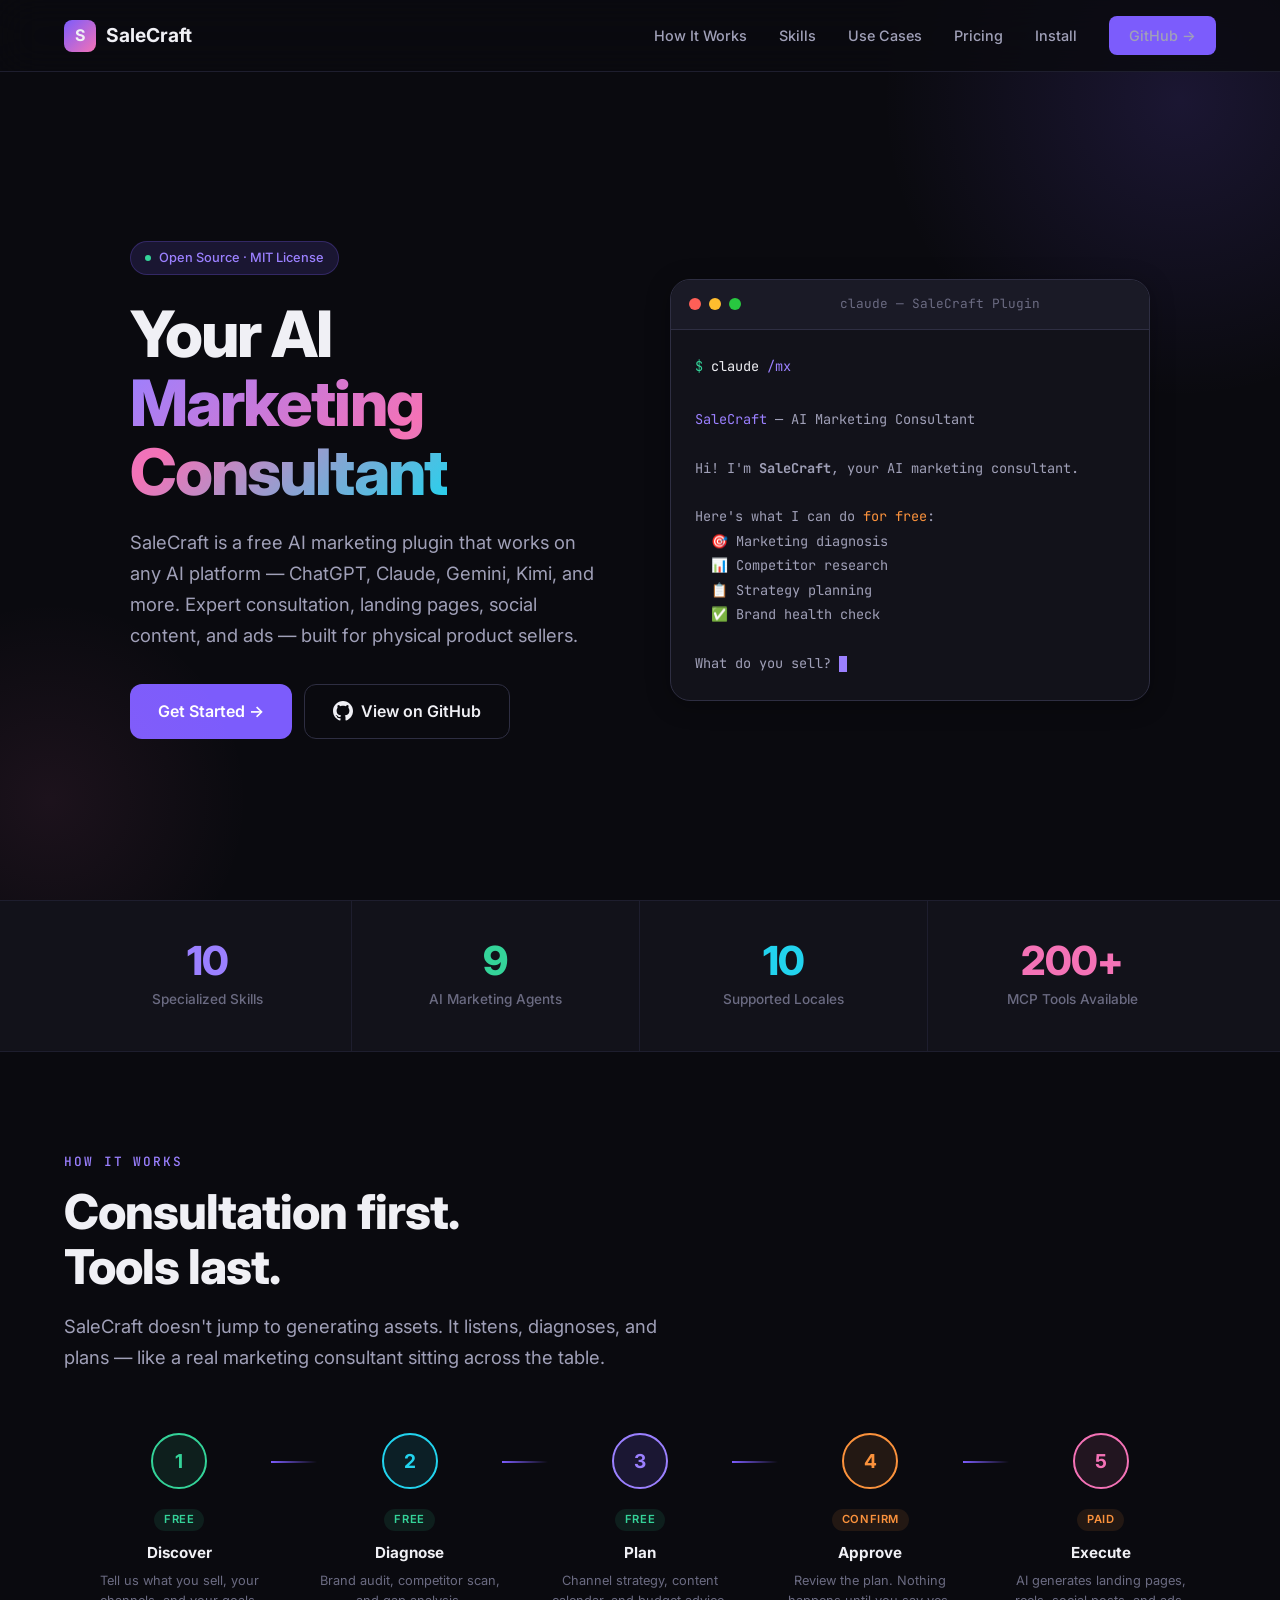
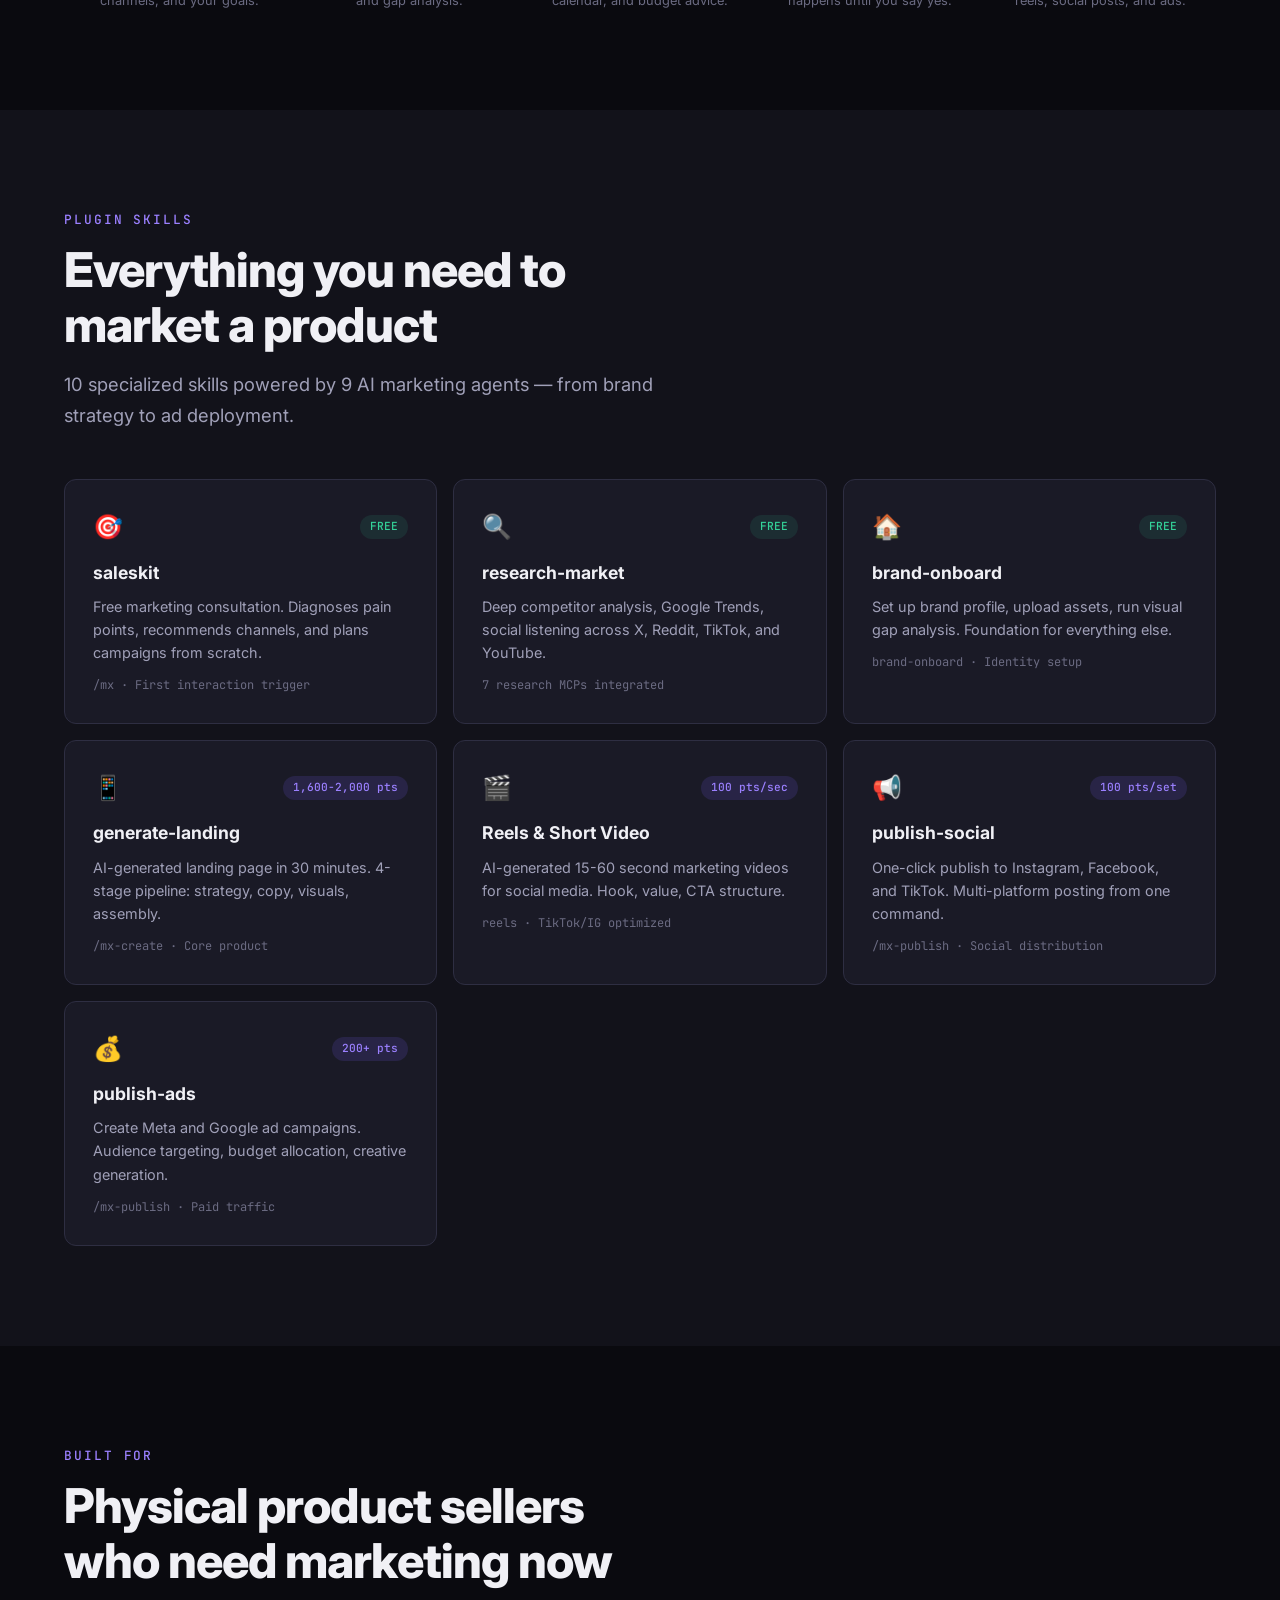
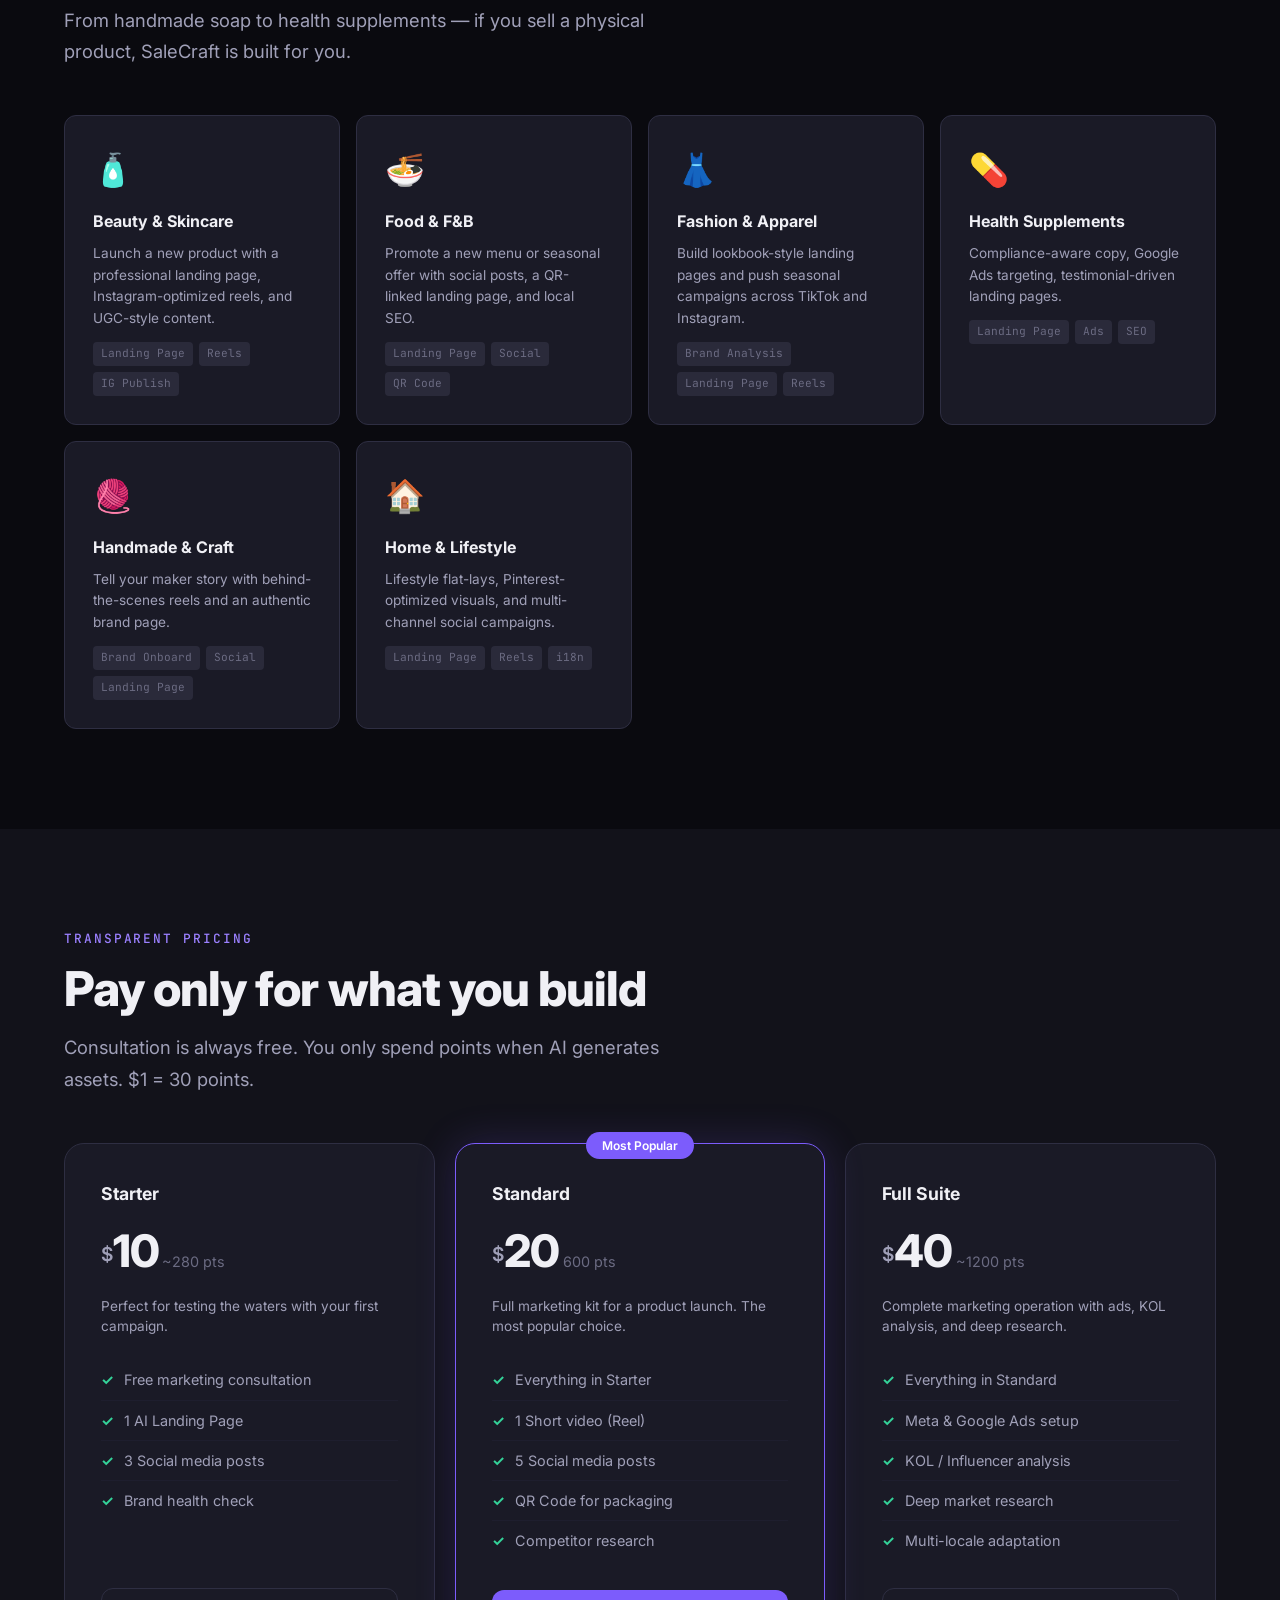
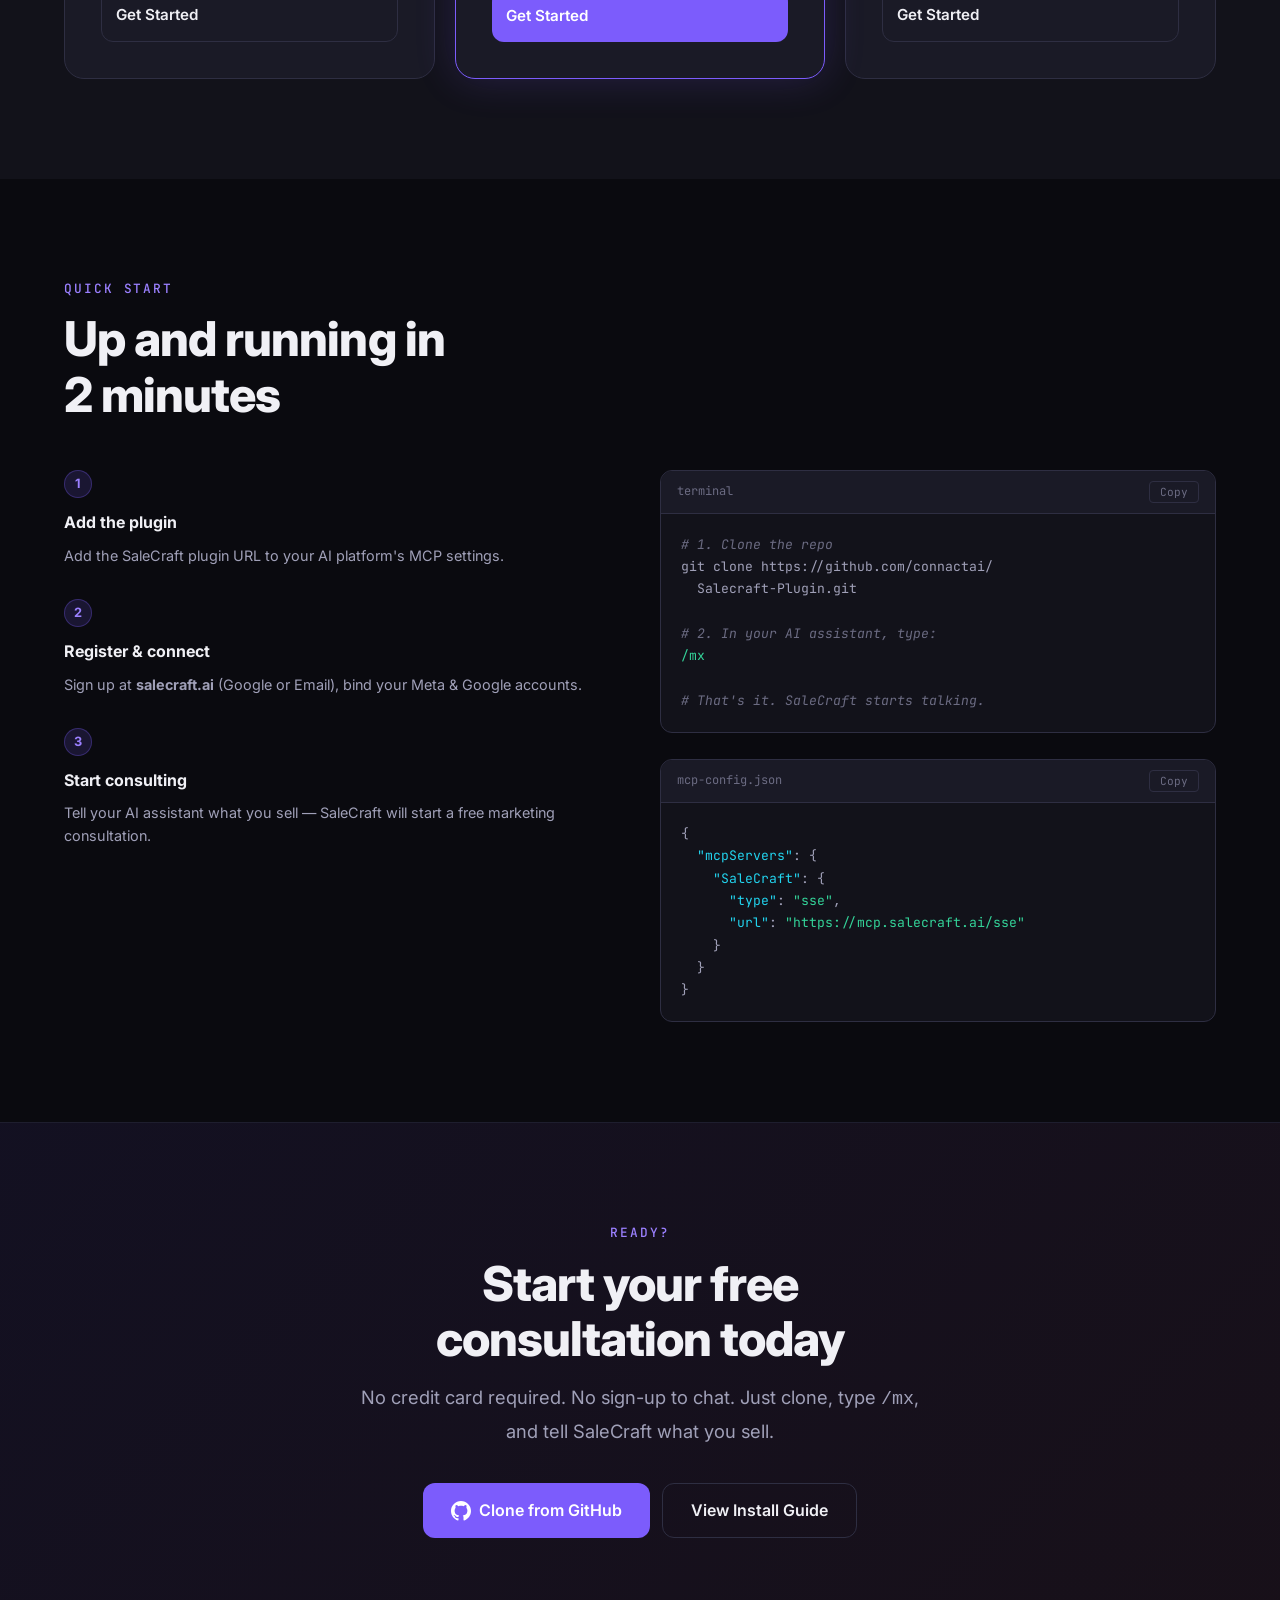
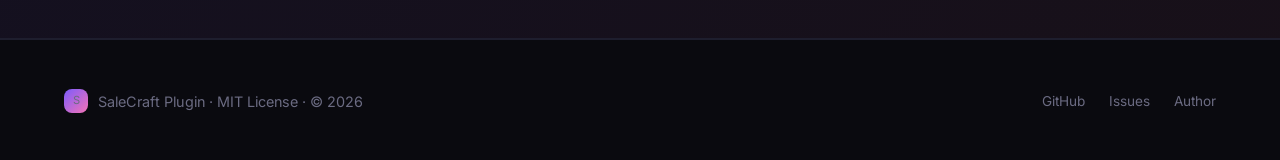
==== commit 47330c91: "fix: remove fabricated i18n-adapt skill + enforce session persistence in 13-gate flow + forbid strip" ====
--- a/landing-page/index.html
+++ b/landing-page/index.html
@@ -1109,15 +1109,6 @@
           <div class="skill-desc">Create Meta and Google ad campaigns. Audience targeting, budget allocation, creative generation.</div>
           <div class="skill-meta">/mx-publish &middot; Paid traffic</div>
         </div>
-        <div class="skill-card">
-          <div class="skill-header">
-            <span class="skill-icon">&#x1F30D;</span>
-            <span class="skill-tag paid">100 pts/regen</span>
-          </div>
-          <div class="skill-name">i18n-adapt</div>
-          <div class="skill-desc">Adapt your content to 10 locales: EN, ZH-TW, JA, KO, VI, FR, TH, ES, PT, AR (with RTL).</div>
-          <div class="skill-meta">Culturally adapted, not just translated</div>
-        </div>
       </div>
     </div>
   </section>
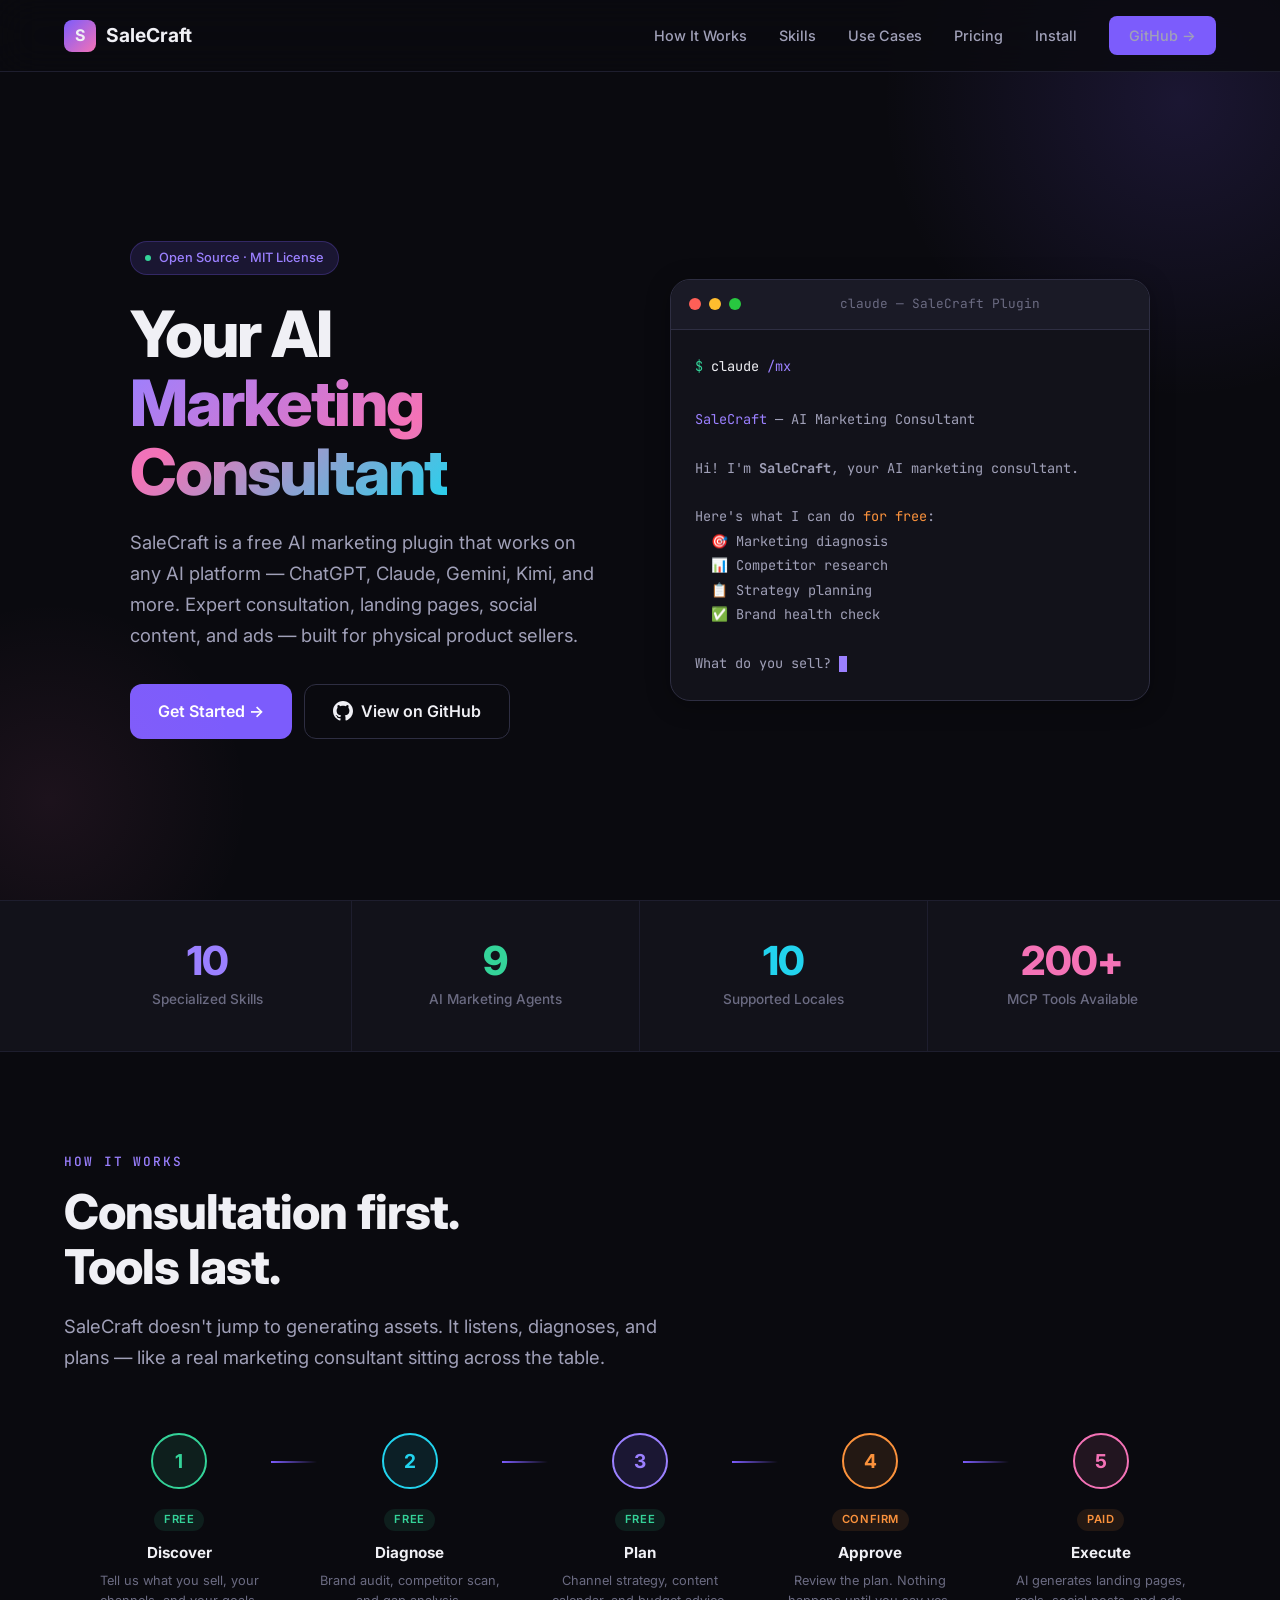
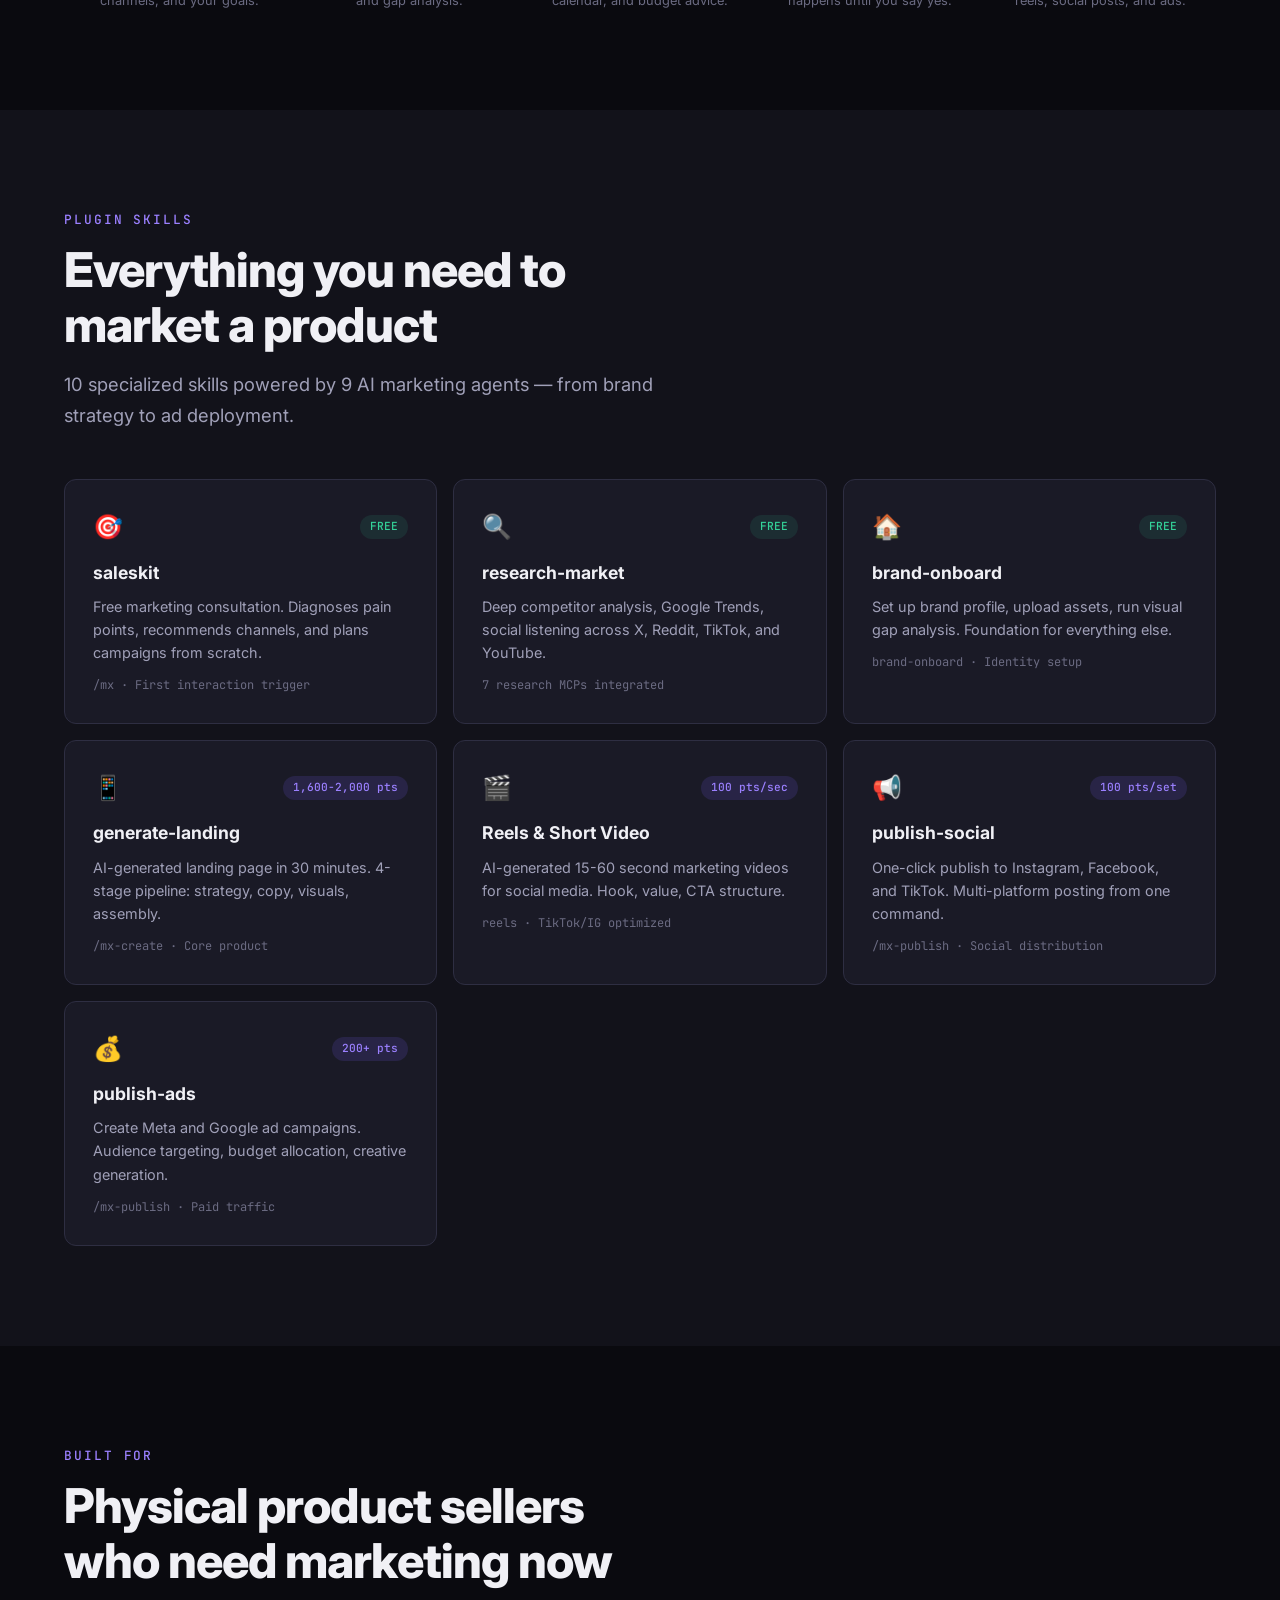
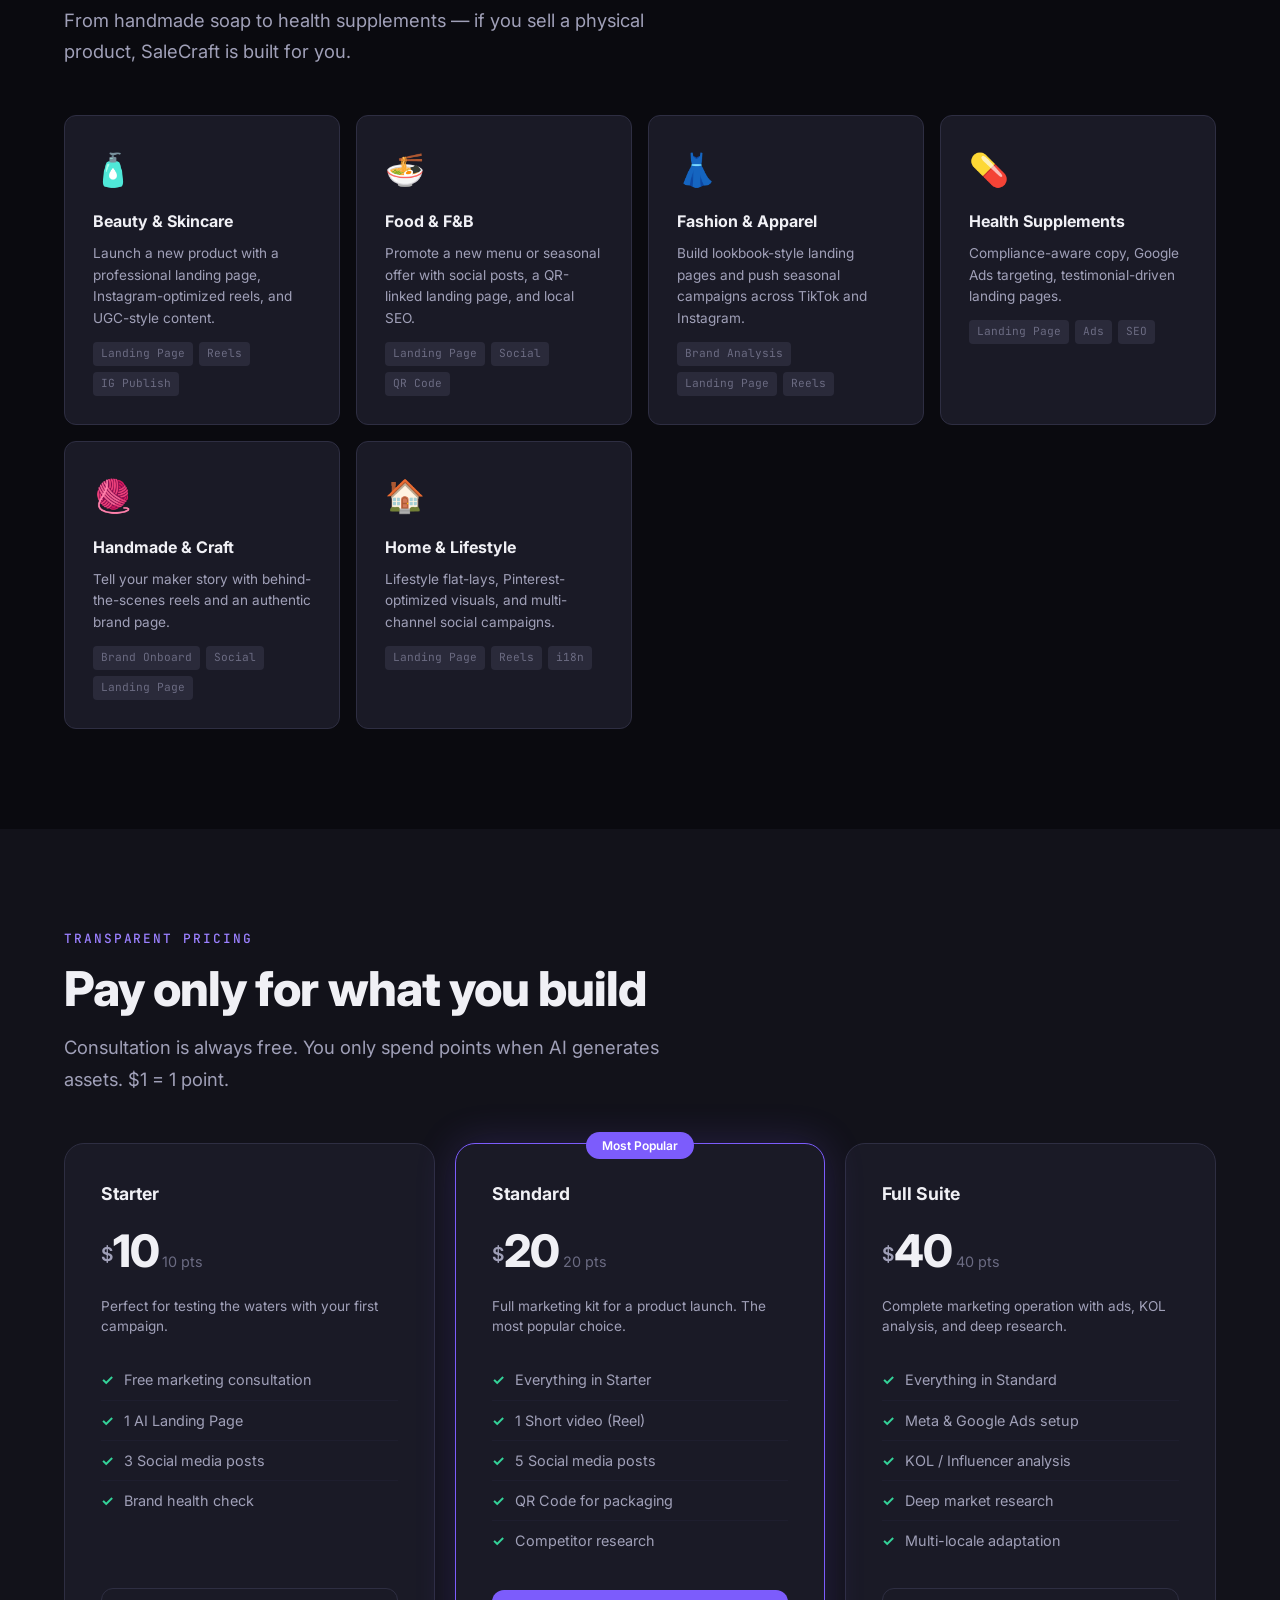
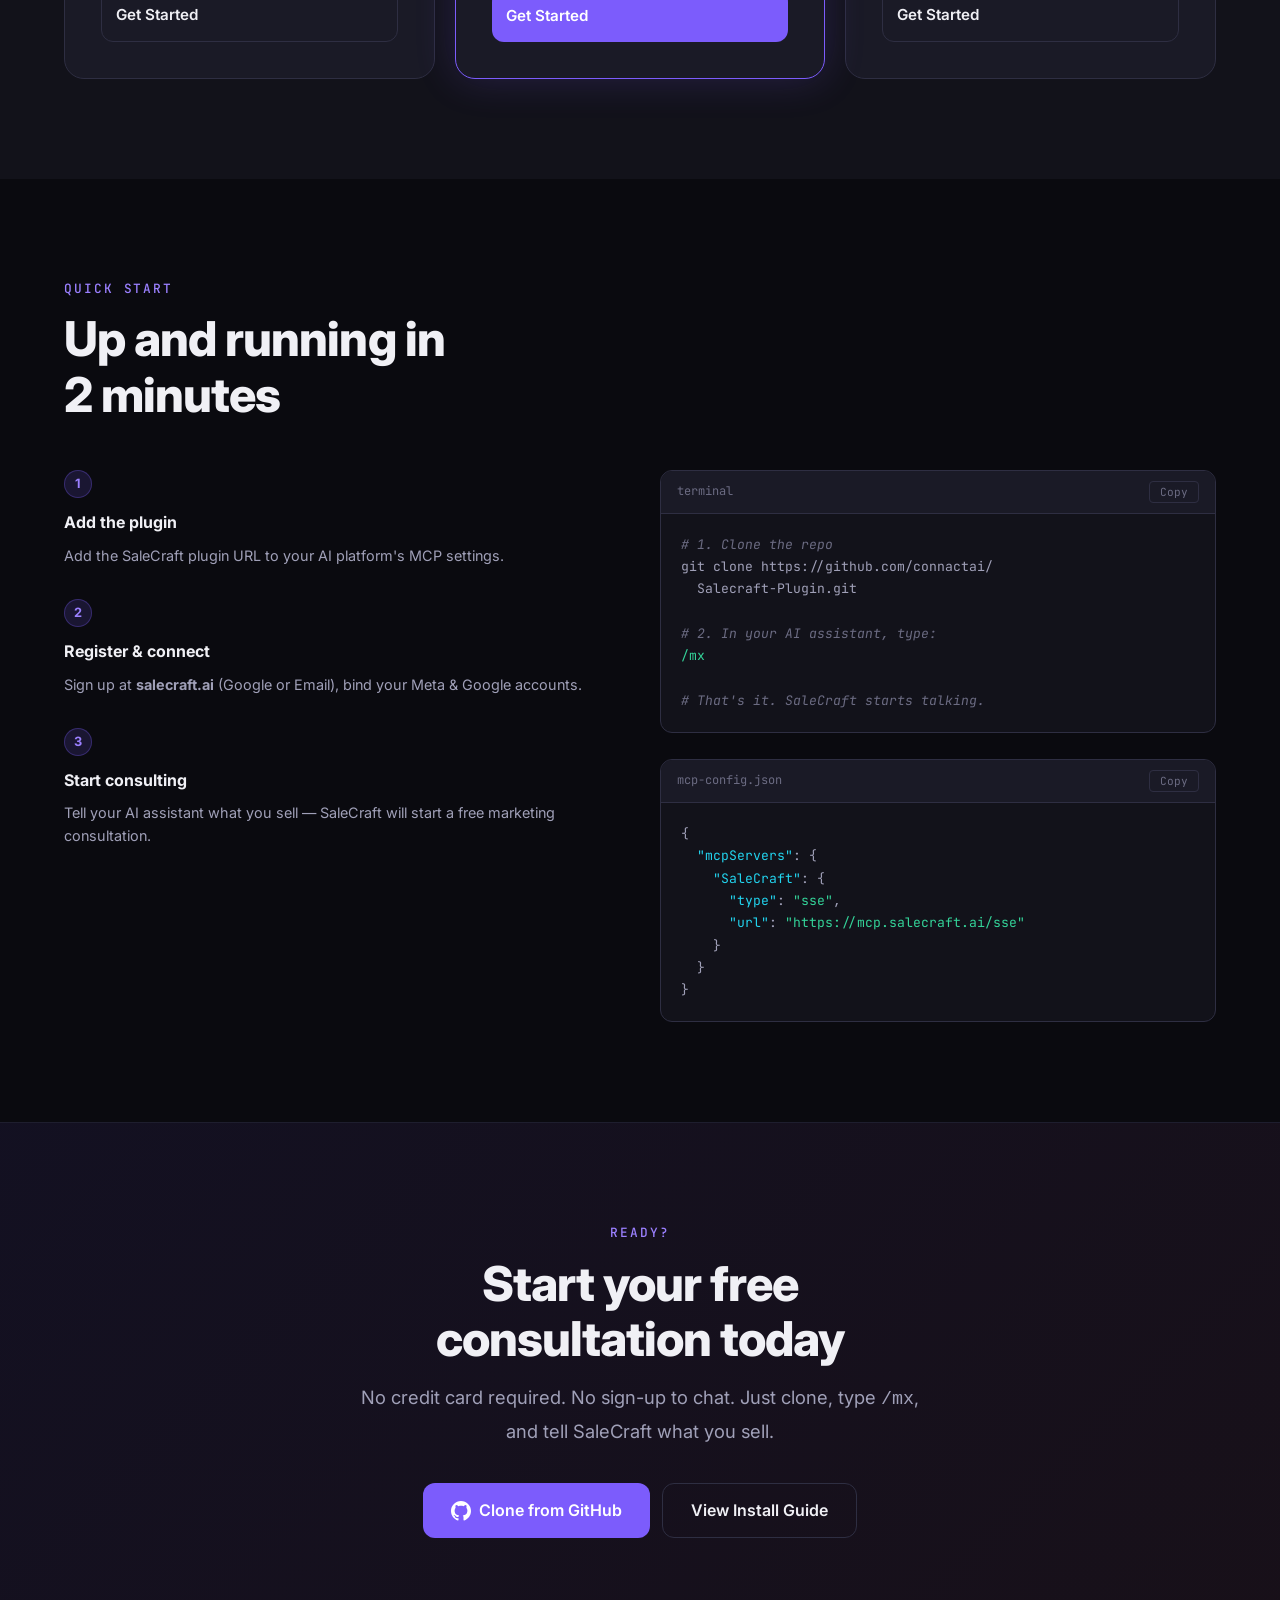
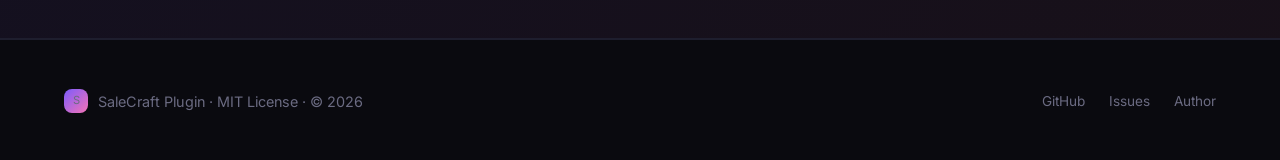
==== commit 026de78c: "refactor(pricing): change USD-to-pts conversion rate to 1:1 - Currency Rule across CLAUDE.md, lib/cr" ====
--- a/landing-page/index.html
+++ b/landing-page/index.html
@@ -1192,14 +1192,14 @@
       <div class="section-label">Transparent Pricing</div>
       <h2 class="section-title">Pay only for what you build</h2>
       <p class="section-subtitle">
-        Consultation is always free. You only spend points when AI generates assets. $1 = 30 points.
+        Consultation is always free. You only spend points when AI generates assets. $1 = 1 point.
       </p>
       <div class="pricing-grid">
         <div class="pricing-card">
           <div class="pricing-name">Starter</div>
           <div class="pricing-price">
             <span class="pricing-currency">$</span><span class="pricing-amount">10</span>
-            <span class="pricing-period">~280 pts</span>
+            <span class="pricing-period">10 pts</span>
           </div>
           <div class="pricing-desc">Perfect for testing the waters with your first campaign.</div>
           <ul class="pricing-features">
@@ -1214,7 +1214,7 @@
           <div class="pricing-name">Standard</div>
           <div class="pricing-price">
             <span class="pricing-currency">$</span><span class="pricing-amount">20</span>
-            <span class="pricing-period">600 pts</span>
+            <span class="pricing-period">20 pts</span>
           </div>
           <div class="pricing-desc">Full marketing kit for a product launch. The most popular choice.</div>
           <ul class="pricing-features">
@@ -1230,7 +1230,7 @@
           <div class="pricing-name">Full Suite</div>
           <div class="pricing-price">
             <span class="pricing-currency">$</span><span class="pricing-amount">40</span>
-            <span class="pricing-period">~1200 pts</span>
+            <span class="pricing-period">40 pts</span>
           </div>
           <div class="pricing-desc">Complete marketing operation with ads, KOL analysis, and deep research.</div>
           <ul class="pricing-features">
